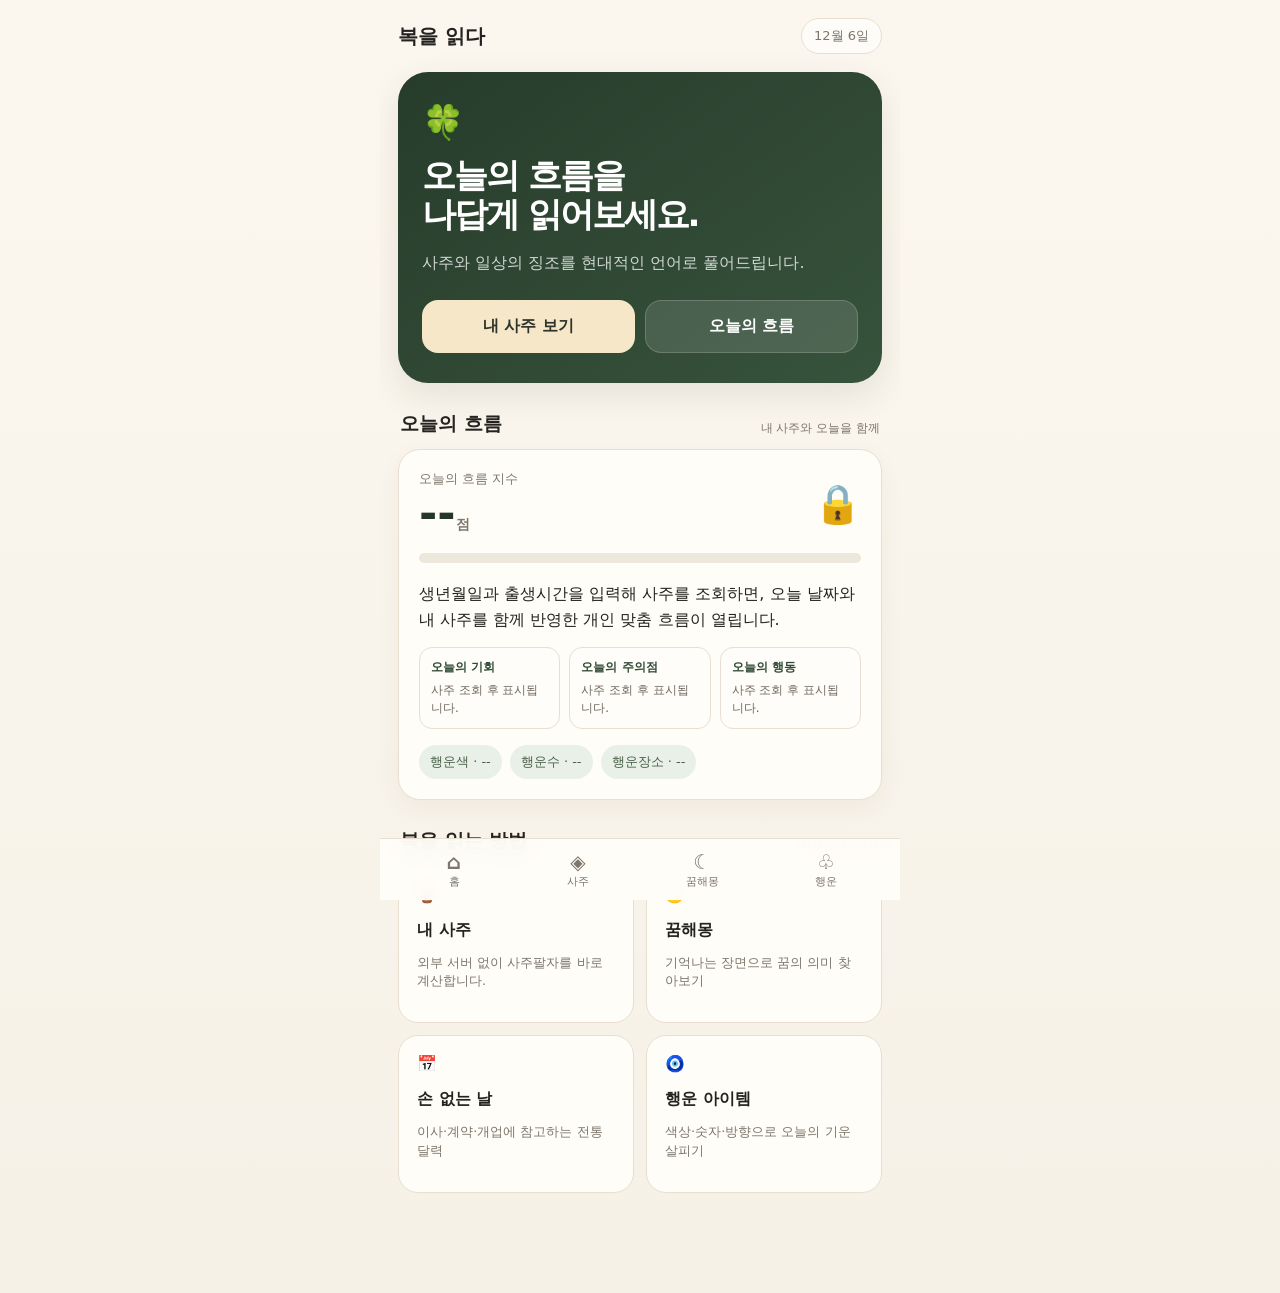
==== index.html @ a9b36e3a "Add files via upload" ====
<!doctype html>
<html lang="ko">
<head>
<meta charset="utf-8">
<meta name="viewport" content="width=device-width,initial-scale=1,viewport-fit=cover">
<meta name="theme-color" content="#f6f1e7">
<title>복을 읽다 · 자체 사주 엔진</title>
<style>
:root{--bg:#f6f1e7;--card:#fffdf8;--ink:#25231f;--muted:#7d766c;--line:#e8dfd1;--deep:#253629;--soft:#e9f0e7;--gold:#b58a45;--danger:#a13c35}
*{box-sizing:border-box}html,body{width:100%;max-width:100%;overflow-x:hidden;overscroll-behavior-x:none}body{margin:0;touch-action:pan-y;font-family:system-ui,-apple-system,"Apple SD Gothic Neo","Noto Sans KR",sans-serif;background:linear-gradient(180deg,#fbf7ef,#f6f1e7);color:var(--ink)}
button,input,select{font:inherit}.app{width:100%;max-width:520px;margin:auto;min-height:100vh;padding:18px 18px 100px;overflow-x:hidden}.top{display:flex;justify-content:space-between;align-items:center;margin-bottom:18px}.brand{font-size:20px;font-weight:800}.date{font-size:13px;color:var(--muted);padding:8px 12px;border:1px solid var(--line);border-radius:999px;background:#ffffffa8}
.hero{background:linear-gradient(145deg,#273c2b,#37533c);color:#fff;border-radius:30px;padding:30px 24px;box-shadow:0 12px 35px #3f301a1a}.hero h1{font-size:34px;line-height:1.15;letter-spacing:-.06em;margin:14px 0 12px}.hero p{color:#ffffffc7;line-height:1.6}.actions{display:grid;grid-template-columns:1fr 1fr;gap:10px;margin-top:24px}
.btn{border:0;border-radius:16px;padding:15px 14px;font-weight:750;cursor:pointer}.primary{background:#f5e7c8;color:#2f342d}.ghost{background:#ffffff1f;color:#fff;border:1px solid #ffffff2e}.dark{background:var(--deep);color:#fff}
.title{display:flex;justify-content:space-between;align-items:end;margin:28px 2px 12px}.title h2{font-size:19px;margin:0}.title span{font-size:12px;color:var(--muted)}
.card{background:var(--card);border:1px solid var(--line);border-radius:22px;padding:20px;box-shadow:0 8px 24px #46351e0d}.score{font-size:44px;font-weight:850;color:var(--deep)}.score small{font-size:14px;color:var(--muted)}.row{display:flex;justify-content:space-between;align-items:center}.meter{height:10px;background:#eee7db;border-radius:999px;overflow:hidden;margin:14px 0 18px}.meter i{display:block;height:100%;width:83%;background:linear-gradient(90deg,#809a72,#c8a05d)}.quote{line-height:1.65}.tags{display:flex;gap:8px;flex-wrap:wrap;margin-top:16px}.tag{background:var(--soft);color:#4a614a;border-radius:999px;padding:8px 11px;font-size:13px}
.grid{display:grid;grid-template-columns:1fr 1fr;gap:12px}.menu{background:var(--card);border:1px solid var(--line);border-radius:20px;padding:18px;min-height:126px}.menu strong{display:block;margin-top:16px}.menu p{font-size:13px;color:var(--muted);line-height:1.45}
.nav{position:fixed;left:50%;bottom:0;transform:translateX(-50%);width:min(520px,100%);display:grid;grid-template-columns:repeat(4,1fr);background:#fffdf8ef;backdrop-filter:blur(12px);border-top:1px solid var(--line);padding:10px 12px calc(10px + env(safe-area-inset-bottom))}.nav button{border:0;background:none;color:var(--muted);font-size:11px}.nav b{display:block;font-size:20px}
.modal{position:fixed;inset:0;background:#16161261;display:none;align-items:flex-end;justify-content:center;z-index:9}.modal.open{display:flex}.sheet{width:min(520px,100%);max-width:100vw;max-height:92vh;overflow-y:auto;overflow-x:hidden;overscroll-behavior-x:none;background:#fffdf8;border-radius:28px 28px 0 0;padding:22px 20px calc(32px + env(safe-area-inset-bottom))}.sheethead{display:flex;justify-content:space-between;align-items:center}.close{border:0;border-radius:50%;width:36px;height:36px}.field{margin-top:18px}.field label{display:block;font-size:13px;font-weight:700;margin-bottom:8px}.field input,.field select{width:100%;padding:14px;border:1px solid var(--line);border-radius:14px;background:white}.seg{display:grid;grid-template-columns:1fr 1fr;gap:8px}.seg button{padding:12px;border-radius:13px;border:1px solid var(--line);background:#fff;color:var(--muted)}.seg button.on{background:var(--deep);color:#fff;border-color:var(--deep)}.seg button:disabled{opacity:.45;cursor:not-allowed}.full{width:100%;margin-top:22px}
.engine{font-size:12px;color:#49604b;background:#edf3ea;border:1px solid #d5e2d1;padding:11px 12px;border-radius:12px;margin-top:14px;line-height:1.55}
.result{display:none;margin-top:18px}.result.show{display:block}.summary{background:#f2ecdf;border-radius:18px;padding:18px}.pillars{display:grid;grid-template-columns:repeat(4,1fr);gap:8px;margin-top:14px}.pillar{background:#fff;border:1px solid var(--line);border-radius:16px;padding:12px 4px;text-align:center}.pillar small{color:var(--muted)}.pillar b{display:block;font-size:24px;margin-top:8px;letter-spacing:.08em}.pillar em{display:block;font-style:normal;font-size:11px;color:var(--muted);margin-top:5px}
.element-list{display:grid;gap:10px;margin-top:14px}.element-row{display:grid;grid-template-columns:56px 1fr 32px;align-items:center;gap:8px;font-size:13px}
.element-name{display:flex;align-items:center;gap:7px}
.el-icon{width:22px;height:22px;display:inline-grid;place-items:center;flex:0 0 auto}
.el-icon.earth{position:relative}
.el-icon.earth:before{content:"";width:20px;height:13px;border-radius:60% 55% 45% 50%;background:linear-gradient(145deg,#9a6438,#6f4728);box-shadow:inset -3px -3px 0 #5a351d,inset 3px 3px 0 #bc8050;transform:rotate(-7deg)}
.el-icon.earth:after{content:"";position:absolute;width:4px;height:3px;border-radius:50%;background:#4f2e18;left:5px;top:9px;box-shadow:7px -3px 0 #704324,10px 3px 0 #4f2e18}
.el-icon.metal{position:relative}
.el-icon.metal:before{content:"";width:18px;height:18px;border-radius:5px;background:linear-gradient(145deg,#d7dce0,#7f8a92);box-shadow:inset -3px -3px 0 #5f6870,inset 3px 3px 0 #f0f3f5;transform:rotate(8deg)}
.el-icon.metal:after{content:"";position:absolute;width:8px;height:2px;background:#4d555b;transform:rotate(-20deg);border-radius:2px}
.insight-grid{display:grid;gap:12px;margin-top:12px}
.insight{background:#f8f3ea;border-radius:16px;padding:15px}
.insight strong{display:block;margin-bottom:7px;font-size:14px}
.insight p{margin:0}
.keyword-row{display:flex;flex-wrap:wrap;gap:7px;margin-top:10px}
.keyword{padding:7px 10px;border-radius:999px;background:#eef2ea;color:#415745;font-size:12px}
.conclusion-box{margin-top:12px;padding:17px;border-radius:18px;background:linear-gradient(145deg,#263b2b,#38523d);color:white}
.conclusion-box h3{margin:0 0 8px;font-size:17px}
.conclusion-box p{margin:0;color:#ffffffd9;line-height:1.75;font-size:14px}
.profile-panel{margin-top:12px;background:#fff;border:1px solid var(--line);border-radius:18px;padding:17px}
.profile-panel h3{margin:0 0 6px;font-size:17px}
.profile-panel .sub{margin:0 0 16px;color:var(--muted);font-size:13px;line-height:1.55}
.trait-list{display:grid;gap:13px}
.trait-row{display:grid;grid-template-columns:76px 1fr 38px;gap:9px;align-items:center}
.trait-row span{font-size:13px;font-weight:700}
.trait-track{height:10px;background:#eee8de;border-radius:999px;overflow:hidden}
.trait-track i{display:block;height:100%;border-radius:999px;background:linear-gradient(90deg,#819774,#c09a59)}
.trait-row b{font-size:12px;color:var(--muted);text-align:right}
.story-tabs{display:flex;gap:8px;overflow-x:auto;padding:2px 0 10px;scrollbar-width:none}
.story-tabs::-webkit-scrollbar{display:none}
.story-tab{white-space:nowrap;border:1px solid var(--line);background:#fff;color:var(--muted);border-radius:999px;padding:9px 12px;font-size:12px;font-weight:700}
.story-tab.on{background:var(--deep);color:#fff;border-color:var(--deep)}
.story-page{display:none}
.story-page.on{display:block}
.story-nav{display:grid;grid-template-columns:1fr 1fr;gap:9px;margin-top:12px}
.story-nav button{border:1px solid var(--line);background:#fff;border-radius:13px;padding:11px;font-weight:700;color:#425344}
.evidence{margin-top:10px;padding:11px 12px;border-radius:12px;background:#f7f2e9;color:#6a6258;font-size:12px;line-height:1.55}
.evidence b{color:#3f5143}
.engine-badges{display:flex;flex-wrap:wrap;gap:7px;margin-top:12px}
.engine-badge{padding:7px 10px;border-radius:999px;background:#f0ebe1;color:#665e54;font-size:12px}
.relation-list{display:grid;gap:9px;margin-top:12px}
.relation-item{padding:12px 13px;border-radius:14px;background:#f7f3eb;font-size:13px;line-height:1.55;color:#5e584f}
.relation-item b{color:#304b35}
.fortune-personal{display:none;margin-top:10px;font-size:12px;color:#667263}
.fortune-personal.show{display:block}
.daily-grid{display:grid;grid-template-columns:repeat(3,1fr);gap:9px;margin-top:13px}
.daily-mini{background:#fffdf9;border:1px solid var(--line);border-radius:13px;padding:11px}
.daily-mini b{display:block;font-size:12px;color:#304b35;margin-bottom:5px}
.daily-mini span{display:block;font-size:12px;color:#6f685f;line-height:1.5}
@media(max-width:680px){.daily-grid{grid-template-columns:1fr}}
.term{font-weight:750;color:#304b35}
.section-end{display:block;margin-top:9px;font-weight:750;color:#304b35}
.detail-intro{background:linear-gradient(145deg,#f2eadc,#faf7f0);border:1px solid var(--line);border-radius:18px;padding:17px;margin-top:12px}
.detail-intro h3{margin:0 0 8px}.detail-intro p{margin:0;color:#5f5a52;line-height:1.75;font-size:14px}.bar{height:9px;background:#eee7db;border-radius:99px;overflow:hidden}.bar i{display:block;height:100%;background:linear-gradient(90deg,#809a72,#c8a05d);border-radius:99px}
.analysis-card{margin-top:12px;background:#fff;border:1px solid var(--line);border-radius:18px;padding:17px}.analysis-card h3{margin:0 0 8px;font-size:16px}.analysis-card p{margin:0;color:#5f5a52;line-height:1.75;font-size:14px}.detail-only{display:none}.detail-only.show{display:block}.checkrow{display:none;margin-top:12px;padding:12px 14px;background:#f5f0e7;border-radius:14px;color:var(--muted);font-size:13px}.checkrow.show{display:flex;align-items:center;gap:8px}.checkrow input{width:auto}.mode-note{margin-top:10px;font-size:12px;color:var(--muted);line-height:1.55}.notice{font-size:12px;color:var(--muted);line-height:1.55;margin-top:14px}.error{display:none;color:var(--danger);background:#fff0ed;border-radius:12px;padding:12px;margin-top:12px;font-size:13px}.error.show{display:block}
.test-ok{color:#49604b}.test-bad{color:var(--danger)}

.reading-card{margin-top:14px;background:#fffdf8;border:1px solid var(--line);border-radius:22px;padding:22px 20px;box-shadow:0 8px 24px #46351e0d}
.reading-card h3{margin:0 0 14px;font-size:20px}.hook-line{font-size:22px;line-height:1.48;font-weight:850;letter-spacing:-.04em;color:#28412e;margin:0 0 18px;padding-bottom:17px;border-bottom:1px solid var(--line)}
.full-reading{font-size:15px;line-height:1.95;color:#4d4942;word-break:keep-all;overflow-wrap:anywhere}.full-reading p{margin:0 0 17px}.full-reading p:last-child{margin-bottom:0}.reading-label{display:inline-block;margin-bottom:8px;color:#96723a;font-size:12px;font-weight:800;letter-spacing:.03em}
@media(max-width:420px){.app{padding-left:14px;padding-right:14px}.hero{padding:26px 20px}.hero h1{font-size:30px}.card,.reading-card{padding:18px 16px}.hook-line{font-size:20px}.pillars{gap:5px}.pillar b{font-size:21px}.top{gap:8px}.date{white-space:nowrap}}
</style>
</head>
<body>
<main class="app">
<div class="top"><div class="brand">복을 읽다</div><div class="date" id="today"></div></div>
<section class="hero"><div style="font-size:34px">🍀</div><h1>오늘의 흐름을<br>나답게 읽어보세요.</h1><p>사주와 일상의 징조를 현대적인 언어로 풀어드립니다.</p><div class="actions"><button class="btn primary" onclick="openSaju()">내 사주 보기</button><button class="btn ghost" onclick="refreshFortune()">오늘의 흐름</button></div></section>

<div class="title"><h2>오늘의 흐름</h2><span>내 사주와 오늘을 함께</span></div>
<section class="card">
<div class="row"><div><div style="font-size:13px;color:var(--muted)">오늘의 흐름 지수</div><div class="score"><span id="score">--</span><small>점</small></div></div><div id="emoji" style="font-size:38px">🔒</div></div>
<div class="meter"><i id="meter" style="width:0%"></i></div>
<div class="quote" id="text">생년월일과 출생시간을 입력해 사주를 조회하면, 오늘 날짜와 내 사주를 함께 반영한 개인 맞춤 흐름이 열립니다.</div>
<div class="daily-grid">
<div class="daily-mini"><b>오늘의 기회</b><span id="dailyChance">사주 조회 후 표시됩니다.</span></div>
<div class="daily-mini"><b>오늘의 주의점</b><span id="dailyCaution">사주 조회 후 표시됩니다.</span></div>
<div class="daily-mini"><b>오늘의 행동</b><span id="dailyAction">사주 조회 후 표시됩니다.</span></div>
</div>
<div class="tags"><span class="tag" id="c">행운색 · --</span><span class="tag" id="n">행운수 · --</span><span class="tag" id="p">행운장소 · --</span></div>
<div class="fortune-personal" id="fortunePersonal">내 사주와 오늘 날짜를 함께 반영한 개인 맞춤 흐름입니다.</div>
</section>

<div class="title"><h2>복을 읽는 방법</h2><span>자체 엔진 탑재</span></div>
<section class="grid">
<div class="menu" onclick="openSaju()">🔮<strong>내 사주</strong><p>외부 서버 없이 사주팔자를 바로 계산합니다.</p></div>
<div class="menu" onclick="alert('꿈해몽 기능은 다음 버전에서 열립니다.')">🌙<strong>꿈해몽</strong><p>기억나는 장면으로 꿈의 의미 찾아보기</p></div>
<div class="menu" onclick="alert('손 없는 날 달력은 다음 버전에서 열립니다.')">📅<strong>손 없는 날</strong><p>이사·계약·개업에 참고하는 전통 달력</p></div>
<div class="menu" onclick="alert('행운 아이템 기능은 다음 버전에서 열립니다.')">🧿<strong>행운 아이템</strong><p>색상·숫자·방향으로 오늘의 기운 살피기</p></div>
</section>
</main>

<nav class="nav"><button><b>⌂</b>홈</button><button onclick="openSaju()"><b>◈</b>사주</button><button onclick="alert('준비 중입니다.')"><b>☾</b>꿈해몽</button><button onclick="refreshFortune()"><b>♧</b>행운</button></nav>

<div class="modal" id="modal" onclick="if(event.target===this)closeSaju()">
<section class="sheet">
<div class="sheethead"><h2>내 사주 보기</h2><button class="close" onclick="closeSaju()">✕</button></div>
<div class="engine">✓ 복을 읽다 자체 계산 엔진 v0.9.3 · 절기 시각·통근·투간·합충형 분석<br><span id="engineTest">엔진 검증 중…</span></div>
<div class="field"><label>달력 기준</label><div class="seg"><button id="solarBtn" class="on" type="button" onclick="setCalendar('solar')">양력</button><button id="lunarBtn" type="button" onclick="setCalendar('lunar')">음력</button></div><label class="checkrow" id="leapRow"><input id="isLeapMonth" type="checkbox"> 윤달로 입력</label><div class="mode-note" id="calendarNote">양력 생년월일을 입력합니다.</div></div>
<div class="field"><label>생년월일</label><input id="birth" type="text" inputmode="numeric" autocomplete="bday" maxlength="10" placeholder="예: 19870323"><div class="mode-note">19870323, 1987-03-23, 1987.03.23 형식으로 입력할 수 있습니다.</div></div>
<div class="field"><label>출생시간</label>
<select id="birthTime">
<option value="-1" selected>시간 모름 — 시주는 제외</option>
<option value="0">23:00~01:00 · 자시</option><option value="1">01:00~03:00 · 축시</option><option value="3">03:00~05:00 · 인시</option><option value="5">05:00~07:00 · 묘시</option><option value="7">07:00~09:00 · 진시</option><option value="9">09:00~11:00 · 사시</option><option value="11">11:00~13:00 · 오시</option><option value="13">13:00~15:00 · 미시</option><option value="15">15:00~17:00 · 신시</option><option value="17">17:00~19:00 · 유시</option><option value="19">19:00~21:00 · 술시</option><option value="21">21:00~23:00 · 해시</option>
</select></div>
<div class="field"><label>성별</label><div class="seg"><button id="maleBtn" class="on" type="button" onclick="setGender('male')">남성</button><button id="femaleBtn" type="button" onclick="setGender('female')">여성</button></div></div>
<button class="btn dark full" onclick="readSaju()">사주 읽기</button>
<div class="error" id="error"></div>

<div class="result" id="result">
<div class="summary">
<h3 style="margin:0"><span id="rn">당신</span>님의 사주</h3>
<p id="dateInfo" style="color:var(--muted);font-size:13px;line-height:1.6"></p>
<div class="pillars">
<div class="pillar"><small>년주</small><b id="py">-</b><em id="pye"></em></div>
<div class="pillar"><small>월주</small><b id="pm">-</b><em id="pme"></em></div>
<div class="pillar"><small>일주</small><b id="pd">-</b><em id="pde"></em></div>
<div class="pillar"><small>시주</small><b id="pt">-</b><em id="pte"></em></div>
</div>
<div class="tags"><span class="tag" id="dayMaster">일간 · -</span><span class="tag" id="animal">띠 · -</span><span class="tag" id="dominant">강한 오행 · -</span></div>
</div>

<div class="reading-card">
  <h3>당신을 읽다</h3>
  <p class="hook-line" id="hookLine">사주를 읽으면, 당신을 붙잡는 첫 문장이 여기에 나타납니다.</p>
  <div class="full-reading" id="fullReading"></div>
</div>

<div class="analysis-card detail-only">
  <h3>사주엔진 v0.9.3 정밀 분석</h3>
  <p id="precisionSummary"></p>
  <div class="engine-badges" id="precisionBadges"></div>
  <div class="relation-list" id="relationList"></div>
</div>

<div class="analysis-card detail-only"><h3>오행 구성</h3><div class="element-list" id="elements"></div><p class="notice">천간과 지지의 표면 오행을 동일 가중치로 집계한 기본 분석입니다.</p></div>
<div class="analysis-card detail-only"><h3>기본 성향</h3><p id="personality"></p></div>
<div class="analysis-card detail-only"><h3>균형 포인트</h3><p id="balance"></p></div>
<div class="analysis-card detail-only"><h3>일과 재물의 흐름</h3><p id="career"></p></div>
<div class="analysis-card detail-only"><h3>관계의 흐름</h3><p id="relation"></p></div>

<div class="analysis-card detail-only"><h3>사주의 중심 기운</h3><p id="coreDetail"></p></div>
<div class="analysis-card detail-only"><h3>기운의 강약과 균형</h3><p id="strengthDetail"></p></div>
<div class="analysis-card detail-only"><h3>직업·업무 방식</h3><p id="workDetail"></p></div>
<div class="analysis-card detail-only"><h3>재물 관리 성향</h3><p id="moneyDetail"></p></div>
<div class="analysis-card detail-only"><h3>연애·부부 관계</h3><p id="loveDetail"></p></div>
<div class="analysis-card detail-only"><h3>생활 리듬과 건강 관리</h3><p id="healthDetail"></p></div>
<div class="analysis-card detail-only"><h3>현실적인 활용 조언</h3><p id="adviceDetail"></p></div>
<div class="detail-intro detail-only">
  <h3>한눈에 보는 나의 사주</h3>
  <p id="oneLineDetail"></p>
  <div class="keyword-row" id="keywordRow"></div>
</div>
<div class="profile-panel detail-only">
  <h3>성향 프로필</h3>
  <p class="sub">사주 구조를 생활 성향으로 번역한 값입니다. 높고 낮음은 좋고 나쁨이 아니라, 어느 쪽을 더 자주 쓰는지를 뜻합니다.</p>
  <div class="trait-list" id="traitList"></div>
</div>

<div class="analysis-card detail-only">
  <h3>당신을 읽다</h3>
  <div class="story-tabs" id="storyTabs">
    <button class="story-tab on" type="button" data-page="0">첫인상</button>
    <button class="story-tab" type="button" data-page="1">속마음</button>
    <button class="story-tab" type="button" data-page="2">일과 돈</button>
    <button class="story-tab" type="button" data-page="3">관계</button>
    <button class="story-tab" type="button" data-page="4">성장</button>
  </div>
  <div id="storyPages">
    <div class="story-page on"><p id="storyFirst"></p><div class="evidence" id="evidenceFirst"></div></div>
    <div class="story-page"><p id="storyInner"></p><div class="evidence" id="evidenceInner"></div></div>
    <div class="story-page"><p id="storyWork"></p><div class="evidence" id="evidenceWork"></div></div>
    <div class="story-page"><p id="storyRelation"></p><div class="evidence" id="evidenceRelation"></div></div>
    <div class="story-page"><p id="storyGrowth"></p><div class="evidence" id="evidenceGrowth"></div></div>
  </div>
  <div class="story-nav"><button type="button" onclick="moveStory(-1)">이전</button><button type="button" onclick="moveStory(1)">다음</button></div>
</div>
<div class="analysis-card detail-only">
  <h3>사람들이 나를 보는 모습과 실제 내면</h3>
  <p id="outerInnerDetail"></p>
</div>
<div class="analysis-card detail-only">
  <h3>잘할 때와 흔들릴 때</h3>
  <div class="insight-grid">
    <div class="insight"><strong>잘 풀릴 때</strong><p id="goodStateDetail"></p></div>
    <div class="insight"><strong>흔들릴 때</strong><p id="badStateDetail"></p></div>
  </div>
</div>
<div class="analysis-card detail-only">
  <h3>결정 방식과 반복되는 패턴</h3>
  <p id="decisionDetail"></p>
</div>
<div class="analysis-card detail-only">
  <h3>사람 관계에서 자주 생기는 일</h3>
  <p id="relationshipPatternDetail"></p>
</div>
<div class="analysis-card detail-only">
  <h3>나에게 맞는 성장 방식</h3>
  <p id="growthDetail"></p>
</div>
<div class="conclusion-box detail-only">
  <h3>그래서, 이 사주는 이렇게 쓰면 좋습니다</h3>
  <p id="finalConclusion"></p>
</div>


<p class="notice">현재 v0.9.3는 양력 1900~2099년, 음력 1900~2050년을 지원합니다. 년주·월주는 절입 기준의 일 단위 근사값을 사용하므로 절기 전환 당일 출생자는 향후 시각 단위 절기 엔진에서 보정될 수 있습니다. 생활 참고용 해석이며 중요한 의사결정을 대신하지 않습니다.</p>
</div>
</section>
</div>

<script>
'use strict';

const $ = (id) => document.getElementById(id);
const modalEl = $('modal');
const maleBtnEl = $('maleBtn');
const femaleBtnEl = $('femaleBtn');
const scoreEl = $('score');
const emojiEl = $('emoji');
const textEl = $('text');
const colorEl = $('c');
const numberEl = $('n');
const placeEl = $('p');
const meterEl = $('meter');
const birthEl = $('birth');
const birthTimeEl = $('birthTime');
const errorEl = $('error');
const resultEl = $('result');
const rnEl = $('rn');
const hookLineEl=$('hookLine'), fullReadingEl=$('fullReading');
const pyEl = $('py');
const pmEl = $('pm');
const pdEl = $('pd');
const ptEl = $('pt');
const pyeEl = $('pye');
const pmeEl = $('pme');
const pdeEl = $('pde');
const pteEl = $('pte');
const dateInfoEl = $('dateInfo');
const dayMasterEl = $('dayMaster');
const animalEl = $('animal');
const dominantEl = $('dominant');
const elementsEl = $('elements');
const personalityEl = $('personality');
const balanceEl = $('balance');
const careerEl = $('career');
const relationEl = $('relation');
const engineTestEl = $('engineTest');
const todayEl = $('today');
const solarBtnEl = $('solarBtn'), lunarBtnEl = $('lunarBtn'), leapRowEl = $('leapRow'), leapEl = $('isLeapMonth'), calendarNoteEl = $('calendarNote');
const briefBtnEl = $('briefBtn'), detailBtnEl = $('detailBtn');
const coreDetailEl=$('coreDetail'), strengthDetailEl=$('strengthDetail'), workDetailEl=$('workDetail'), moneyDetailEl=$('moneyDetail'), loveDetailEl=$('loveDetail'), healthDetailEl=$('healthDetail'), adviceDetailEl=$('adviceDetail');
const oneLineDetailEl=$('oneLineDetail'), keywordRowEl=$('keywordRow'), outerInnerDetailEl=$('outerInnerDetail'),
goodStateDetailEl=$('goodStateDetail'), badStateDetailEl=$('badStateDetail'), decisionDetailEl=$('decisionDetail'),
relationshipPatternDetailEl=$('relationshipPatternDetail'), growthDetailEl=$('growthDetail'), finalConclusionEl=$('finalConclusion');
const traitListEl=$('traitList'), storyTabsEl=$('storyTabs'), storyPagesEl=$('storyPages');
const storyFirstEl=$('storyFirst'), storyInnerEl=$('storyInner'), storyWorkEl=$('storyWork'),
storyRelationEl=$('storyRelation'), storyGrowthEl=$('storyGrowth');
const evidenceFirstEl=$('evidenceFirst'), evidenceInnerEl=$('evidenceInner'), evidenceWorkEl=$('evidenceWork'),
evidenceRelationEl=$('evidenceRelation'), evidenceGrowthEl=$('evidenceGrowth');
const fortunePersonalEl=$('fortunePersonal'), dailyChanceEl=$('dailyChance'), dailyCautionEl=$('dailyCaution'), dailyActionEl=$('dailyAction'), precisionSummaryEl=$('precisionSummary'),
precisionBadgesEl=$('precisionBadges'), relationListEl=$('relationList');
let lastSajuContext=null;
let lastCalculationMeta=null;
let currentStoryPage=0;

let gender='male', calendarType='solar', detailMode='brief';
const LUNAR_DATA=[2197849277,2193884334,2194016855,2197706061,3267628326,2194017685,2197898837,2193884522,3267758509,2197824861,2193884334,2197842523,3267627597,2193886501,2197839273,2194017109,3267626346,2197826266,2194016605,2197845179,3267626139,2193885771,2197838667,2193884841,3267627732,2197965749,2193883830,2194016603,3271566647,2193884311,2197710422,2193886794,3267759781,2197903017,2194015669,2193883830,3271637166,2193885486,2197912717,2193886357,3267628362,2197908874,2194017129,2194015597,3271639643,2193883741,2193885485,2197826859,3267627669,2197847381,2193886026,2194017109,3271644501,2194015451,2193883739,2197895255,3267626283,2197850779,2193884821,2193884842,3271584490,2194016949,2193884342,2197834414,3267758679,2193884455,2197698342,2194017685,3271587509,2193884522,2194016685,2197837021,3267626158,2193885774,2197835085,2193886501,3271593305,2193886036,2194017642,2197907802,3267758427,2193884315,2197834395,2193885771,3271600935,2193884837,2193884884,2197973877,3267625654,2194016603,2197836983,2193884311,3267626571,2197698378,2194017957,2197849817,3267757485,2193883830,2197838190,2193885486,3267628182,2197835413,2193886538,2194017701,3271567189,2193884524,2197977787,2193883741,3267627309,2197839019,2193885845,2193886026,3271637834,2194017109,2197853533,2193884346,3267758683,2197837143,2193884459,2193885845,3271576469,2193884842,2194016981,2197825205,3267626166,2197842542,2194016855,2193884455,3271448230,2194017683,2193884586,2197830506,3267758445,2197861551,2193884334,2193885773,3271650573,2193886501,2193886546,2197839316,3267758954,2194016621,2197824859,2193884315,3271588439,2193885771,2193885989,2197904165,3267626708,2194016986,2197895350];
const STEMS=['甲','乙','丙','丁','戊','己','庚','辛','壬','癸'];
const BRANCHES=['子','丑','寅','卯','辰','巳','午','未','申','酉','戌','亥'];
const KSTEMS=['갑','을','병','정','무','기','경','신','임','계'];
const KBRANCHES=['자','축','인','묘','진','사','오','미','신','유','술','해'];
const ANIMALS=['쥐','소','호랑이','토끼','용','뱀','말','양','원숭이','닭','개','돼지'];
const elementMap={甲:'목',乙:'목',寅:'목',卯:'목',丙:'화',丁:'화',巳:'화',午:'화',戊:'토',己:'토',辰:'토',戌:'토',丑:'토',未:'토',庚:'금',辛:'금',申:'금',酉:'금',壬:'수',癸:'수',亥:'수',子:'수'};
const elementEmoji={목:'🌳',화:'🔥',토:'',금:'',수:'💧'};
const stemMeaning={
甲:'큰 나무처럼 곧고 성장 지향적이며 시작과 개척에 강한 편입니다.',
乙:'풀과 덩굴처럼 유연하고 섬세하며 관계를 조율하는 감각이 돋보입니다.',
丙:'태양처럼 밝고 표현력이 좋으며 주변을 움직이는 추진력이 있습니다.',
丁:'등불처럼 집중력과 감수성이 좋고 세밀한 완성도를 중시합니다.',
戊:'큰 산처럼 안정적이고 책임감이 강하며 한번 정한 방향을 지키는 힘이 있습니다.',
己:'기름진 흙처럼 현실 감각과 돌봄 성향이 좋고 실무를 차근차근 다룹니다.',
庚:'단단한 쇠처럼 결단력이 있고 원칙이 분명하며 문제를 정면 돌파하는 편입니다.',
辛:'보석처럼 정교하고 기준이 높으며 품질과 디테일을 중요하게 여깁니다.',
壬:'큰물처럼 시야가 넓고 변화 대응이 빠르며 새로운 환경을 두려워하지 않습니다.',
癸:'비와 이슬처럼 관찰력이 깊고 직관적이며 조용히 상황을 읽는 힘이 있습니다.'
};
const fortunes=[{s:83,e:"🌿",t:"오늘은 서두르기보다 한 번 더 살펴본 선택이 좋은 흐름을 만듭니다.",c:"남색",n:8,p:"공원"},{s:91,e:"✨",t:"먼저 건넨 한마디가 예상보다 큰 기회를 불러올 수 있는 날입니다.",c:"아이보리",n:3,p:"카페"},{s:76,e:"🍵",t:"익숙한 일상을 정돈하면 놓치고 있던 답이 자연스럽게 보입니다.",c:"초록",n:6,p:"서점"}];

// 절입 월 경계의 평균 날짜. 절기 당일은 향후 시각 단위 엔진에서 정밀화.
const MONTH_BOUNDARIES=[
 {m:1,d:6,branch:1},  // 소한: 축월
 {m:2,d:4,branch:2},  // 입춘: 인월
 {m:3,d:6,branch:3},  // 경칩: 묘월
 {m:4,d:5,branch:4},  // 청명: 진월
 {m:5,d:6,branch:5},  // 입하: 사월
 {m:6,d:6,branch:6},  // 망종: 오월
 {m:7,d:7,branch:7},  // 소서: 미월
 {m:8,d:8,branch:8},  // 입추: 신월
 {m:9,d:8,branch:9},  // 백로: 유월
 {m:10,d:8,branch:10},// 한로: 술월
 {m:11,d:7,branch:11},// 입동: 해월
 {m:12,d:7,branch:0}  // 대설: 자월
];

function openSaju(){modalEl.classList.add('open')}
function closeSaju(){modalEl.classList.remove('open')}
function setGender(v){gender=v;maleBtnEl.classList.toggle('on',v==='male');femaleBtnEl.classList.toggle('on',v==='female')}
function setCalendar(v){
 calendarType=v;
 solarBtnEl.classList.toggle('on',v==='solar');
 lunarBtnEl.classList.toggle('on',v==='lunar');
 leapRowEl.classList.toggle('show',v==='lunar');
 calendarNoteEl.textContent=v==='solar'?'양력 생년월일을 입력합니다.':'음력 날짜를 입력합니다. 윤달이라면 반드시 체크해주세요.';
 errorEl.classList.remove('show');
}
function setDetailMode(v){
 detailMode=v;
 briefBtnEl.classList.toggle('on',v==='brief');
 detailBtnEl.classList.toggle('on',v==='detail');
 document.querySelectorAll('.detail-only').forEach(el=>el.classList.toggle('show',v==='detail'));
}

function hashString(s){
 let h=2166136261;
 for(let i=0;i<s.length;i++){h^=s.charCodeAt(i);h=Math.imul(h,16777619)}
 return h>>>0;
}
function seededPick(arr,seed,shift=0){return arr[(seed+shift)%arr.length]}
function generateDailyFortune(ctx){
 if(!ctx)return null;
 const now=new Date(),dateKey=`${now.getFullYear()}-${now.getMonth()+1}-${now.getDate()}`;
 const identity=`${ctx.y}-${ctx.m}-${ctx.d}-${ctx.h}-${ctx.dayGan}-${ctx.strong}-${ctx.weak}`;
 const seed=hashString(identity+'|'+dateKey);
 const flow={
  목:{texts:['오늘은 생각을 실제 행동으로 옮길수록 흐름이 살아납니다. 완벽한 준비보다 첫 단계가 중요합니다.','사람과 아이디어가 연결되는 날입니다. 혼자 품고 있던 생각을 믿을 만한 한 사람에게 꺼내보세요.'],chance:['새로운 제안과 시작','배움과 사람 연결'],caution:['계획만 늘리고 실행을 미루는 것','여러 일을 동시에 벌이는 것'],action:['미뤄둔 일 하나를 20분만 시작하세요.','오늘 안에 끝낼 작은 결과물 하나를 남기세요.']},
  화:{texts:['반응과 추진력이 살아나는 날입니다. 첫 감정으로 결론을 내리지 않으면 성과가 더 좋아집니다.','눈에 보이는 성과를 만들기 좋습니다. 미뤄둔 발표나 연락이 있다면 오늘 처리해보세요.'],chance:['발표와 설득','빠른 실행'],caution:['말이 앞서거나 감정이 과열되는 것','성급하게 사람을 판단하는 것'],action:['중요한 말을 하기 전 핵심을 한 문장으로 적어보세요.','오전에 가장 부담스러운 일을 먼저 끝내세요.']},
  토:{texts:['새로운 일을 늘리기보다 흐트러진 것을 정리할수록 흐름이 좋아집니다. 일정과 지출을 한번 정돈해보세요.','약속과 기본을 지키는 일이 생각보다 큰 신뢰로 돌아옵니다. 오늘은 꾸준함이 가장 좋은 선택입니다.'],chance:['정리와 마무리','생활과 재정 안정'],caution:['변화를 미루며 익숙함에만 머무는 것','사소한 걱정을 계속 붙잡는 것'],action:['오늘 해야 할 일을 세 개만 남기세요.','지출이나 일정 중 하나를 눈에 보이게 정리하세요.']},
  금:{texts:['판단력이 또렷해지는 날입니다. 기준을 세우고 불필요한 일을 하나 덜어내면 마음도 가벼워집니다.','작은 오류를 바로잡는 데 유리합니다. 계약, 문서, 일정처럼 정확성이 필요한 일을 먼저 보세요.'],chance:['문서와 검토','선택과 협상'],caution:['완벽함을 요구하다 타이밍을 놓치는 것','상대의 부족한 점만 보는 것'],action:['결정 기준을 세 가지로 줄이세요.','문서나 일정을 한 번 더 확인하세요.']},
  수:{texts:['정보가 들어오는 날입니다. 바로 결정하기보다 필요한 것과 흘려보낼 것을 구분하면 좋은 기회를 잡을 수 있습니다.','대화 속에서 답을 찾기 좋습니다. 혼자 추측하던 문제는 직접 물어보는 편이 빠릅니다.'],chance:['정보와 대화','유연한 조정'],caution:['생각이 많아져 결정을 미루는 것','상대의 뜻을 혼자 추측하는 것'],action:['궁금한 것은 메시지 한 통으로 확인하세요.','정보를 모은 뒤 결정 시한을 정하세요.']}
 };
 const strong=ctx.strong,weak=ctx.weak,f=flow[strong];
 const colors={목:['초록','청록'],화:['주홍','분홍'],토:['갈색','베이지'],금:['흰색','은색'],수:['남색','검정']};
 const places={목:['공원','산책로'],화:['밝은 카페','활기찬 공간'],토:['집','익숙한 식당'],금:['서점','정돈된 업무공간'],수:['강변','조용한 카페']};
 const nums={목:[3,8],화:[2,7],토:[5,10],금:[4,9],수:[1,6]};
 return {s:Math.min(96,68+(seed%27)),e:strong==='목'?'🌿':strong==='화'?'☀️':strong==='토'?'🪨':strong==='금'?'◆':'💧',
 t:seededPick(f.texts,seed),chance:seededPick(f.chance,seed,2),caution:seededPick(f.caution,seed,5),action:seededPick(f.action,seed,8),
 c:seededPick(colors[weak],seed,3),n:seededPick(nums[strong],seed,7),p:seededPick(places[weak],seed,11)};
}
function applyFortune(f){
 if(!f)return;
 scoreEl.textContent=f.s;emojiEl.textContent=f.e;textEl.textContent=f.t;
 dailyChanceEl.textContent=f.chance;dailyCautionEl.textContent=f.caution;dailyActionEl.textContent=f.action;
 colorEl.textContent='행운색 · '+f.c;numberEl.textContent='행운수 · '+f.n;placeEl.textContent='행운장소 · '+f.p;
 meterEl.style.width=f.s+'%';fortunePersonalEl.classList.add('show');
}
function refreshFortune(){
 if(!lastSajuContext){alert('먼저 생년월일과 출생시간을 입력해 사주를 조회해주세요.');openSaju();return}
 applyFortune(generateDailyFortune(lastSajuContext));
}

function utcDayNumber(y,m,d){
  return Math.floor(Date.UTC(y,m-1,d)/86400000);
}
function ganzhiIndex(stemIndex,branchIndex){
  for(let i=0;i<60;i++) if(i%10===stemIndex && i%12===branchIndex) return i;
  return 0;
}
function pillar(index){return STEMS[index%10]+BRANCHES[index%12]}
function pillarKorean(index){return KSTEMS[index%10]+KBRANCHES[index%12]}

const SOLAR_TERM_MINUTES=[
 0,21208,42467,63836,85337,107014,128867,150921,173149,195551,218072,240693,
 263343,285989,308563,331033,353350,375494,397447,419210,440795,462224,483532,504758
];
const SOLAR_TERM_NAMES=['소한','대한','입춘','우수','경칩','춘분','청명','곡우','입하','소만','망종','하지','소서','대서','입추','처서','백로','추분','한로','상강','입동','소설','대설','동지'];
const MONTH_JIE=[
 {term:0,branch:1,name:'소한'},{term:2,branch:2,name:'입춘'},{term:4,branch:3,name:'경칩'},
 {term:6,branch:4,name:'청명'},{term:8,branch:5,name:'입하'},{term:10,branch:6,name:'망종'},
 {term:12,branch:7,name:'소서'},{term:14,branch:8,name:'입추'},{term:16,branch:9,name:'백로'},
 {term:18,branch:10,name:'한로'},{term:20,branch:11,name:'입동'},{term:22,branch:0,name:'대설'}
];
function solarTermUtcMs(year,termIndex){
 const base=Date.UTC(1900,0,6,2,5);
 return base+31556925974.7*(year-1900)+SOLAR_TERM_MINUTES[termIndex]*60000;
}
function kstInputUtcMs(y,m,d,h=12,minute=0){
 return Date.UTC(y,m-1,d,h-9,minute);
}
function formatKstTerm(ms){
 const k=new Date(ms+9*3600000);
 return `${k.getUTCFullYear()}-${String(k.getUTCMonth()+1).padStart(2,'0')}-${String(k.getUTCDate()).padStart(2,'0')} ${String(k.getUTCHours()).padStart(2,'0')}:${String(k.getUTCMinutes()).padStart(2,'0')}`;
}
function yearPillar(y,m,d,h=12,minute=0){
 const inputMs=kstInputUtcMs(y,m,d,h,minute);
 const lichun=solarTermUtcMs(y,2);
 const sajuYear=inputMs<lichun?y-1:y;
 const idx=((sajuYear-1984)%60+60)%60;
 return {idx,sajuYear,lichunMs:lichun,beforeLichun:inputMs<lichun};
}
function monthPillar(y,m,d,h,minute,yearStemIndex){
 const inputMs=kstInputUtcMs(y,m,d,h,minute);
 let selected=null;
 for(let yy=y-1;yy<=y;yy++){
  for(const item of MONTH_JIE){
   const ms=solarTermUtcMs(yy,item.term);
   if(ms<=inputMs&&(!selected||ms>selected.ms))selected={...item,ms,year:yy};
  }
 }
 if(!selected)selected={term:22,branch:0,name:'대설',ms:solarTermUtcMs(y-1,22),year:y-1};
 const branch=selected.branch;
 const yinStemStart=((yearStemIndex%5)*2+2)%10;
 const offset=(branch-2+12)%12;
 const stem=(yinStemStart+offset)%10;
 return {idx:ganzhiIndex(stem,branch),stem,branch,jie:selected};
}
function dayPillar(y,m,d,hour){
  // 2000-01-07 = 갑자일. 23시는 다음 날의 일주로 처리.
  let serial=utcDayNumber(y,m,d);
  if(hour===23) serial+=1;
  const anchor=utcDayNumber(2000,1,7);
  const idx=((serial-anchor)%60+60)%60;
  return {idx,stem:idx%10,branch:idx%12};
}
function hourPillar(dayStem,hour){
  if(hour<0)return null;
  const branch=Math.floor(((hour+1)%24)/2);
  const stem=((dayStem%5)*2+branch)%10;
  return {idx:ganzhiIndex(stem,branch),stem,branch};
}
function calculate(y,m,d,h,minute=0){
  const safeHour=h<0?12:h;
  const yp=yearPillar(y,m,d,safeHour,minute);
  const mp=monthPillar(y,m,d,safeHour,minute,yp.idx%10);
  const dp=dayPillar(y,m,d,h);
  const hp=hourPillar(dp.stem,h);
  return {year:yp,month:mp,day:dp,hour:hp,solarTerm:{name:mp.jie.name,at:mp.jie.ms}};
}
function renderElements(chars){
 const counts={목:0,화:0,토:0,금:0,수:0};
 chars.forEach(ch=>{if(elementMap[ch])counts[elementMap[ch]]++});
 const max=Math.max(...Object.values(counts),1);
 elementsEl.innerHTML=Object.keys(counts).map(k=>{
   const icon=k==='토'?'<span class="el-icon earth" aria-hidden="true"></span>':k==='금'?'<span class="el-icon metal" aria-hidden="true"></span>':`<span class="el-icon" aria-hidden="true">${elementEmoji[k]}</span>`;
   return `<div class="element-row"><span class="element-name">${icon}${k}</span><div class="bar"><i style="width:${counts[k]/max*100}%"></i></div><b>${counts[k]}</b></div>`;
 }).join('');
 return counts;
}
function interpretation(dayGan,counts){
 const ordered=Object.entries(counts).sort((a,b)=>b[1]-a[1]);
 const strong=ordered[0][0],weak=ordered[ordered.length-1][0];
 dominantEl.textContent=`강한 오행 · ${strong}`;
 personalityEl.textContent=(stemMeaning[dayGan]||'자신만의 방식으로 상황을 판단하고 꾸준히 길을 만들어가는 성향입니다.')+` 표면 오행에서는 ${strong} 기운이 상대적으로 두드러집니다.`;
 balanceEl.textContent=`${strong}의 장점은 살리되 상대적으로 적은 ${weak}의 성질을 생활 속에서 보완하는 것이 좋습니다. 과한 기운은 속도를 조절하고, 부족한 기운은 환경·습관·사람을 통해 채우는 방식이 어울립니다.`;
 const careerBy={목:'기획·교육·성장 산업처럼 발전 과정이 보이는 일',화:'표현·홍보·리더십처럼 사람을 움직이는 일',토:'운영·관리·부동산·실무처럼 안정성을 만드는 일',금:'기술·분석·품질·법규처럼 기준을 세우는 일',수:'연구·정보·유통·상담처럼 흐름을 읽는 일'};
 careerEl.textContent=`${strong} 기운을 활용하면 ${careerBy[strong]}에서 강점을 보이기 쉽습니다. 재물에서는 순간적인 감정보다 기준과 기록을 세울수록 안정적인 흐름을 만들 수 있습니다.`;
 relationEl.textContent=gender==='male'?'관계에서는 책임을 혼자 떠안기보다 생각과 기준을 먼저 말하는 것이 좋습니다. 상대의 반응을 확인하며 속도를 맞출 때 인연의 흐름이 부드러워집니다.':'관계에서는 세심함이 장점이지만 상대의 감정까지 모두 책임지려 하지 않는 것이 중요합니다. 원하는 바를 분명히 표현할수록 관계가 안정됩니다.';
}

function lunarYearData(y){return LUNAR_DATA[y-1900]}
function lunarLeapMonth(y){return (lunarYearData(y)>>12)&15}
function lunarMonthDays(y,m,isLeap){
 const data=lunarYearData(y);
 if(isLeap){
  if(lunarLeapMonth(y)!==m) return 0;
  return ((data>>16)&1)?30:29;
 }
 return ((data>>(12-m))&1)?30:29;
}
function lunarYearDays(y){return (lunarYearData(y)>>17)&511}
function lunarToSolar(y,m,d,isLeap){
 if(y<1900||y>2050) throw new Error('음력은 1900년부터 2050년까지 지원합니다.');
 if(m<1||m>12||d<1) throw new Error('음력 날짜를 확인해주세요.');
 const leap=lunarLeapMonth(y);
 if(isLeap&&leap!==m) throw new Error(`${y}년 음력 ${m}월은 윤달이 아닙니다.`);
 const mdays=lunarMonthDays(y,m,isLeap);
 if(d>mdays) throw new Error(`입력한 음력 달은 ${mdays}일까지 있습니다.`);
 let offset=0;
 for(let yy=1900;yy<y;yy++) offset+=lunarYearDays(yy);
 for(let mm=1;mm<m;mm++){
  offset+=lunarMonthDays(y,mm,false);
  if(leap===mm) offset+=lunarMonthDays(y,mm,true);
 }
 if(isLeap) offset+=lunarMonthDays(y,m,false);
 offset+=d-1;
 const ms=Date.UTC(1900,0,31)+offset*86400000;
 const dt=new Date(ms);
 return {y:dt.getUTCFullYear(),m:dt.getUTCMonth()+1,d:dt.getUTCDate()};
}
function resolveInputDate(y,m,d){
 if(calendarType==='solar') return {y,m,d,label:`양력 ${y}년 ${m}월 ${d}일`};
 const s=lunarToSolar(y,m,d,leapEl.checked);
 return {y:s.y,m:s.m,d:s.d,label:`음력 ${y}년 ${m}월 ${d}일${leapEl.checked?' 윤달':''} → 양력 ${s.y}년 ${s.m}월 ${s.d}일`};
}
const elementNature={목:'성장·기획·배움·확장',화:'표현·열정·속도·주목',토:'안정·책임·조율·현실성',금:'원칙·결단·정리·정확성',수:'정보·유연성·통찰·이동'};

const STEM_ELEMENT=['목','목','화','화','토','토','금','금','수','수'];
const HIDDEN_STEMS={
 子:[['癸',1]],丑:[['己',0.6],['癸',0.25],['辛',0.15]],寅:[['甲',0.6],['丙',0.25],['戊',0.15]],
 卯:[['乙',1]],辰:[['戊',0.6],['乙',0.25],['癸',0.15]],巳:[['丙',0.6],['戊',0.25],['庚',0.15]],
 午:[['丁',0.7],['己',0.3]],未:[['己',0.6],['丁',0.25],['乙',0.15]],申:[['庚',0.6],['壬',0.25],['戊',0.15]],
 酉:[['辛',1]],戌:[['戊',0.6],['辛',0.25],['丁',0.15]],亥:[['壬',0.7],['甲',0.3]]
};
const TG_DESC={
 비견:'자기 기준·독립성·동료 의식',겁재:'경쟁심·승부욕·관계 속 주도권',
 식신:'꾸준한 생산성·생활력·표현',상관:'창의성·직설성·규칙을 바꾸는 힘',
 편재:'기회 포착·넓은 인맥·유동적 재물',정재:'계획적 재물·책임감·안정 추구',
 편관:'압박 대응·도전·강한 실행력',정관:'원칙·평판·조직 적응·책임',
 편인:'직관·독특한 관심·빠른 이해',정인:'학습·문서·보호·체계적 이해'
};
const TG_ADVICE={
 비견:'혼자 결정하는 힘은 좋지만, 중요한 일에서는 반대 의견을 일부러 한 번 더 들어야 판단의 폭이 넓어집니다.',
 겁재:'경쟁 상황에서 집중력이 오르지만, 비교가 과해지면 관계와 지출이 흔들릴 수 있으므로 승부의 기준을 미리 정하는 것이 좋습니다.',
 식신:'꾸준히 만들고 쌓을 때 성과가 커집니다. 한 번의 대박보다 반복 가능한 루틴이 훨씬 잘 맞습니다.',
 상관:'남들이 당연하다고 여기는 문제에서 개선점을 잘 찾습니다. 다만 맞는 말도 전달 방식이 거칠면 손해를 볼 수 있습니다.',
 편재:'기회를 빠르게 보고 사람과 자원을 연결하는 감각이 있습니다. 대신 동시에 너무 많은 일을 벌이지 않도록 회수 기준이 필요합니다.',
 정재:'돈과 책임을 안정적으로 관리하는 힘이 있습니다. 지나치게 안전한 선택만 반복하지 않도록 작은 실험 범위를 두는 것이 좋습니다.',
 편관:'부담이 생기면 오히려 집중력이 올라가는 편입니다. 그러나 계속 긴장으로 버티면 소진되므로 쉬는 시간을 일정에 넣어야 합니다.',
 정관:'신뢰와 평판을 중요하게 여기며 맡은 역할을 끝까지 해내려 합니다. 권위나 규칙에 지나치게 자신을 맞추지 않는 균형도 필요합니다.',
 편인:'남들과 다른 방식으로 빠르게 핵심을 잡습니다. 관심사가 자주 바뀔 수 있으므로 결과물 하나를 끝내는 장치가 중요합니다.',
 정인:'배우고 정리하고 설명하는 힘이 좋습니다. 준비가 충분해야 움직이려는 경향 때문에 시작이 늦어지지 않도록 기한을 정해두세요.'
};
function stemIdx(ch){return STEMS.indexOf(ch)}
function tenGod(dayStem,otherStem){
 const d=stemIdx(dayStem),o=stemIdx(otherStem);
 if(d<0||o<0)return null;
 const de=Math.floor(d/2),oe=Math.floor(o/2),samePol=(d%2)===(o%2);
 if(de===oe)return samePol?'비견':'겁재';
 if((de+1)%5===oe)return samePol?'식신':'상관';
 if((de+2)%5===oe)return samePol?'편재':'정재';
 if((oe+1)%5===de)return samePol?'편인':'정인';
 if((oe+2)%5===de)return samePol?'편관':'정관';
 return null;
}
function analyzeTenGods(dayGan,pillars){
 const score={비견:0,겁재:0,식신:0,상관:0,편재:0,정재:0,편관:0,정관:0,편인:0,정인:0};
 pillars.forEach((pl,i)=>{
   if(!pl||pl==='미상')return;
   const s=pl[0],b=pl[1];
   if(i!==2){const tg=tenGod(dayGan,s);if(tg)score[tg]+=1;}
   (HIDDEN_STEMS[b]||[]).forEach(([hs,w])=>{const tg=tenGod(dayGan,hs);if(tg)score[tg]+=w;});
 });
 return Object.entries(score).sort((a,b)=>b[1]-a[1]);
}
function elementLabel(k){
 const names={목:'목(木, 나무의 기운)',화:'화(火, 불의 기운)',토:'토(土, 흙의 기운)',금:'금(金, 금속의 기운)',수:'수(水, 물의 기운)'};
 return names[k]||k;
}
function closeSentence(text,ending){
 return `${text} 결론적으로 ${ending}`;
}


function clamp(v,min=18,max=94){return Math.max(min,Math.min(max,Math.round(v)))}
function buildPersonalityProfile(dayGan,counts,tgRank,strong,weak){
 const tg=Object.fromEntries(tgRank);
 const total=Math.max(1,Object.values(counts).reduce((a,b)=>a+b,0));
 const ratio=k=>(counts[k]||0)/total;
 const profiles=[
  ['독립성',50+(tg.비견||0)*9+(tg.겁재||0)*7+ratio('금')*28-ratio('수')*8],
  ['추진력',45+(tg.편관||0)*8+(tg.상관||0)*6+ratio('화')*32+ratio('목')*16],
  ['신중함',45+(tg.정인||0)*8+(tg.정재||0)*7+ratio('토')*25+ratio('금')*15],
  ['표현력',40+(tg.식신||0)*9+(tg.상관||0)*10+ratio('화')*32],
  ['관계감각',43+(tg.정인||0)*6+(tg.편재||0)*7+ratio('수')*25+ratio('목')*12],
  ['완성도',48+(tg.정관||0)*8+(tg.정재||0)*7+ratio('금')*30],
  ['변화대응',42+(tg.편재||0)*8+(tg.편인||0)*8+ratio('수')*30],
  ['감정민감도',38+(tg.정인||0)*7+(tg.편인||0)*7+ratio('수')*20+ratio('화')*12]
 ];
 return profiles.map(([name,value])=>[name,clamp(value)]);
}
function renderPersonalityProfile(profile){
 traitListEl.innerHTML=profile.map(([name,value])=>`<div class="trait-row"><span>${name}</span><div class="trait-track"><i style="width:${value}%"></i></div><b>${value}</b></div>`).join('');
}
function showStoryPage(index){
 const pages=[...storyPagesEl.querySelectorAll('.story-page')];
 const tabs=[...storyTabsEl.querySelectorAll('.story-tab')];
 currentStoryPage=(index+pages.length)%pages.length;
 pages.forEach((el,i)=>el.classList.toggle('on',i===currentStoryPage));
 tabs.forEach((el,i)=>el.classList.toggle('on',i===currentStoryPage));
 tabs[currentStoryPage].scrollIntoView({behavior:'smooth',inline:'center',block:'nearest'});
}
function moveStory(step){showStoryPage(currentStoryPage+step)}
document.addEventListener('click',e=>{
 const tab=e.target.closest('.story-tab');
 if(tab)showStoryPage(Number(tab.dataset.page));
});



const STEM_COMBOS=[
 ['甲','己','토'],['乙','庚','금'],['丙','辛','수'],['丁','壬','목'],['戊','癸','화']
];
const THREE_HARMONIES=[
 {set:['申','子','辰'],element:'수'},{set:['亥','卯','未'],element:'목'},
 {set:['寅','午','戌'],element:'화'},{set:['巳','酉','丑'],element:'금'}
];
const DIRECTIONAL_COMBOS=[
 {set:['寅','卯','辰'],element:'목'},{set:['巳','午','未'],element:'화'},
 {set:['申','酉','戌'],element:'금'},{set:['亥','子','丑'],element:'수'}
];
const THREE_PUNISHMENTS=[
 ['寅','巳','申'],['丑','未','戌']
];
function countOf(arr,x){return arr.filter(v=>v===x).length}
function analyzeStemRelations(pillars){
 const stems=pillars.filter(Boolean).map(x=>x[0]),found=[];
 for(const [a,b,element] of STEM_COMBOS){
  if(stems.includes(a)&&stems.includes(b)){
   found.push({type:'천간합',text:`${a}와 ${b}가 천간합을 이루며 ${element} 기운으로 향하려는 성질이 있습니다. 실제 합화 여부는 월령과 주변 기운까지 함께 판단합니다.`});
  }
 }
 return found;
}
function analyzeRooting(dayGan,pillars){
 const roots=[];
 pillars.forEach((pl,i)=>{
  if(!pl)return;
  const branch=pl[1],hidden=HIDDEN_STEMS[branch]||[];
  const same=hidden.filter(([s])=>elementMap[s]===elementMap[dayGan]);
  if(same.length){
   const pos=['년지','월지','일지','시지'][i];
   roots.push({position:pos,branch,weight:same.reduce((a,[,w])=>a+w,0),stems:same.map(x=>x[0])});
  }
 });
 const score=roots.reduce((sum,r)=>sum+r.weight*(r.position==='월지'?1.6:r.position==='일지'?1.35:1),0);
 return {roots,score,label:score>=1.8?'통근이 강함':score>=0.8?'통근이 있음':'통근이 약함'};
}
function analyzeTransparency(pillars){
 const stems=pillars.filter(Boolean).map(x=>x[0]);
 const visible=[];
 pillars.forEach((pl,i)=>{
  if(!pl)return;
  const branch=pl[1];
  (HIDDEN_STEMS[branch]||[]).forEach(([hs,w])=>{
   if(stems.includes(hs))visible.push({branch,stem:hs,weight:w,position:['년지','월지','일지','시지'][i]});
  });
 });
 return visible;
}
function analyzeStrength(dayGan,pillars,weighted){
 const dm=elementMap[dayGan];
 const resource={목:'수',화:'목',토:'화',금:'토',수:'금'}[dm];
 const output={목:'화',화:'토',토:'금',금:'수',수:'목'}[dm];
 const wealth={목:'토',화:'금',토:'수',금:'목',수:'화'}[dm];
 const officer={목:'금',화:'수',토:'목',금:'화',수:'토'}[dm];
 const total=Object.values(weighted).reduce((a,b)=>a+b,0)||1;
 const supportRatio=((weighted[dm]||0)+(weighted[resource]||0))/total;
 const rooting=analyzeRooting(dayGan,pillars);
 const stems=pillars.filter(Boolean).map(x=>x[0]);
 const supportStemCount=stems.filter(s=>[dm,resource].includes(elementMap[s])).length;
 let score=50+(supportRatio-.5)*70+rooting.score*7+(supportStemCount-2)*4;
 score=Math.max(5,Math.min(95,Math.round(score)));
 let grade=score>=72?'신강':score>=58?'중강':score>=43?'중화':score>=28?'중약':'신약';
 return {score,grade,rooting,supportRatio,resource,output,wealth,officer};
}

const MONTH_COMMAND_WEIGHT={
 寅:{목:2.4,화:1.1,토:0.8,금:0.55,수:0.9},卯:{목:2.6,화:1.15,토:0.75,금:0.5,수:0.8},
 辰:{목:1.05,화:0.9,토:1.8,금:0.8,수:0.9},巳:{목:0.9,화:2.5,토:1.15,금:0.65,수:0.5},
 午:{목:0.75,화:2.7,토:1.2,금:0.55,수:0.45},未:{목:0.85,화:1.15,토:1.9,금:0.75,수:0.65},
 申:{목:0.5,화:0.65,토:0.95,금:2.5,수:1.15},酉:{목:0.45,화:0.55,토:0.9,금:2.7,수:1.0},
 戌:{목:0.65,화:0.9,토:1.9,금:1.15,수:0.65},亥:{목:1.15,화:0.5,토:0.65,금:0.85,수:2.5},
 子:{목:1.0,화:0.45,토:0.6,금:0.8,수:2.7},丑:{목:0.7,화:0.65,토:1.9,금:0.95,수:1.15}
};
const SIX_COMBOS=[['子','丑'],['寅','亥'],['卯','戌'],['辰','酉'],['巳','申'],['午','未']];
const SIX_CLASHES=[['子','午'],['丑','未'],['寅','申'],['卯','酉'],['辰','戌'],['巳','亥']];
const SIX_HARMS=[['子','未'],['丑','午'],['寅','巳'],['卯','辰'],['申','亥'],['酉','戌']];
const BREAKS=[['子','酉'],['丑','辰'],['寅','亥'],['卯','午'],['巳','申'],['未','戌']];
const SELF_PUNISH=['辰','午','酉','亥'];
function pairExists(arr,a,b){return arr.some(([x,y])=>(x===a&&y===b)||(x===b&&y===a))}
function analyzeBranchRelations(pillars){
 const branches=pillars.filter(Boolean).map(x=>x[1]);
 const found=[];
 for(let i=0;i<branches.length;i++){
  for(let j=i+1;j<branches.length;j++){
   const a=branches[i],b=branches[j];
   if(pairExists(SIX_COMBOS,a,b))found.push({type:'육합',text:`${a}와 ${b}가 육합을 이루어 서로 끌어당기고 협력하려는 힘이 생깁니다.`});
   if(pairExists(SIX_CLASHES,a,b))found.push({type:'충',text:`${a}와 ${b}가 충을 이루어 변화·이동·긴장을 만드는 힘이 생깁니다.`});
   if(pairExists(SIX_HARMS,a,b))found.push({type:'해',text:`${a}와 ${b}가 해를 이루어 겉으로 잘 드러나지 않는 불편이나 오해가 쌓이기 쉽습니다.`});
   if(pairExists(BREAKS,a,b))found.push({type:'파',text:`${a}와 ${b}가 파를 이루어 기존 계획이나 관계의 틀을 다시 짜는 일이 생기기 쉽습니다.`});
   if(a===b&&SELF_PUNISH.includes(a))found.push({type:'자형',text:`${a}가 겹쳐 스스로 압박하거나 같은 고민을 반복하기 쉬운 자형이 나타납니다.`});
  }
 }
 for(const x of THREE_HARMONIES){
  const n=x.set.filter(v=>branches.includes(v)).length;
  if(n===3)found.push({type:'삼합',text:`${x.set.join('·')}가 모두 모여 ${elementLabel(x.element)}의 삼합국을 이룹니다.`});
  else if(n===2)found.push({type:'반합',text:`${x.set.filter(v=>branches.includes(v)).join('·')}가 만나 ${elementLabel(x.element)} 삼합의 일부 흐름을 만듭니다.`});
 }
 for(const x of DIRECTIONAL_COMBOS){
  if(x.set.every(v=>branches.includes(v)))found.push({type:'방합',text:`${x.set.join('·')}가 모두 모여 계절의 ${elementLabel(x.element)} 기운을 강하게 묶는 방합을 이룹니다.`});
 }
 for(const set of THREE_PUNISHMENTS){
  const present=set.filter(v=>branches.includes(v));
  if(present.length===3)found.push({type:'삼형',text:`${set.join('·')} 삼형이 완성되어 압박과 갈등을 통해 구조를 바꾸는 힘이 강합니다.`});
  else if(present.length===2)found.push({type:'형',text:`${present.join('·')}가 형의 일부를 이루어 반복되는 긴장이나 까다로운 과제를 만들 수 있습니다.`});
 }
 if(branches.includes('子')&&branches.includes('卯'))found.push({type:'형',text:'子와 卯가 무례지형을 이루어 관계에서 표현 방식이나 예의의 기준이 부딪힐 수 있습니다.'});
 return found;
}
function weightedElementAnalysis(pillars){
 const score={목:0,화:0,토:0,금:0,수:0};
 pillars.forEach((pl,i)=>{
   if(!pl)return;
   score[elementMap[pl[0]]]+=i===1?1.6:1;
   score[elementMap[pl[1]]]+=i===1?1.8:1;
   (HIDDEN_STEMS[pl[1]]||[]).forEach(([s,w])=>score[elementMap[s]]+=w*(i===1?1.7:1));
 });
 const monthBranch=pillars[1][1],weights=MONTH_COMMAND_WEIGHT[monthBranch]||{목:1,화:1,토:1,금:1,수:1};
 Object.keys(score).forEach(k=>score[k]*=weights[k]);
 return score;
}
function renderPrecision(monthBranch,weighted,relations,engine){
 const ordered=Object.entries(weighted).sort((a,b)=>b[1]-a[1]);
 const termText=engine&&engine.term?`${engine.term.name} ${formatKstTerm(engine.term.at)} 이후의 월주`:`월령 ${monthBranch}`;
 precisionSummaryEl.textContent=`${termText}를 기준으로 계절의 힘을 계산했습니다. 일간의 통근, 천간에 드러난 지장간, 천간합과 지지의 합·충·형·파·해를 함께 살펴 신강·신약을 ${engine.strength.grade}(${engine.strength.score}점)으로 판정했습니다.`;
 const badges=[
  `절기 ${engine.term.name}`,
  `월령 ${monthBranch}`,
  `${engine.strength.grade} ${engine.strength.score}`,
  engine.strength.rooting.label,
  `투간 ${engine.transparency.length}건`,
  `천간합 ${engine.stemRelations.length}건`,
  `가중 강세 ${elementLabel(ordered[0][0])}`,
  `가중 약세 ${elementLabel(ordered[ordered.length-1][0])}`
 ];
 precisionBadgesEl.innerHTML=badges.map(x=>`<span class="engine-badge">${x}</span>`).join('');
 const rootText=engine.strength.rooting.roots.length
  ?engine.strength.rooting.roots.map(r=>`${r.position} ${r.branch}(${r.stems.join('·')})`).join(', ')
  :'일간과 같은 오행의 뿌리가 지지에서 뚜렷하지 않습니다.';
 const transText=engine.transparency.length
  ?engine.transparency.map(x=>`${x.position} ${x.branch} 속 ${x.stem}`).join(', ')
  :'지장간이 천간에 직접 드러난 투간은 두드러지지 않습니다.';
 const all=[...engine.stemRelations,...relations];
 relationListEl.innerHTML=
  `<div class="relation-item"><b>통근</b> · ${rootText}</div>`+
  `<div class="relation-item"><b>투간</b> · ${transText}</div>`+
  (all.length?all.map(r=>`<div class="relation-item"><b>${r.type}</b> · ${r.text}</div>`).join(''):
  `<div class="relation-item"><b>관계 구조</b> · 강하게 완성된 합·충·형 구조보다 월령과 일간의 뿌리가 더 중요하게 작용합니다.</div>`);
}

function detailedInterpretation(dayGan,counts,strong,weak,pillars){
 const weighted=weightedElementAnalysis(pillars);
 const weightedOrdered=Object.entries(weighted).sort((a,b)=>b[1]-a[1]);
 strong=weightedOrdered[0][0]; weak=weightedOrdered[weightedOrdered.length-1][0];
 const relations=analyzeBranchRelations(pillars);
 const stemRelations=analyzeStemRelations(pillars);
 const transparency=analyzeTransparency(pillars);
 const strength=analyzeStrength(dayGan,pillars,weighted);
 const engine={relations,stemRelations,transparency,strength,term:lastCalculationMeta?lastCalculationMeta.solarTerm:null};
 renderPrecision(pillars[1][1],weighted,relations,engine);
 const dm=elementMap[dayGan], total=Object.values(weighted).reduce((a,b)=>a+b,0);
 const supportMap={목:['수','목'],화:['목','화'],토:['화','토'],금:['토','금'],수:['금','수']};
 const controlMap={목:'금',화:'수',토:'목',금:'화',수:'토'};
 const outputMap={목:'화',화:'토',토:'금',금:'수',수:'목'};
 const support=supportMap[dm].reduce((s,k)=>s+(weighted[k]||0),0);
 const strongDay=['신강','중강'].includes(strength.grade);
 const tgRank=analyzeTenGods(dayGan,pillars);
 const tg1=tgRank[0][0],tg2=tgRank[1][0];
 const profile=buildPersonalityProfile(dayGan,weighted,tgRank,strong,weak);
 renderPersonalityProfile(profile);
 const dmTone=strongDay?'자기 기준이 분명하고, 상황을 스스로 끌고 가려는 힘이 있는 편':'환경과 사람의 흐름을 잘 읽고, 상황에 맞춰 움직이는 감각이 좋은 편';
 const keywordsBy={
  甲:['성장','개척','정면승부','책임감'],乙:['유연함','관계감각','섬세함','은근한 고집'],
  丙:['표현력','낙관성','추진력','주목성'],丁:['집중력','감수성','디테일','내면의 열정'],
  戊:['안정감','책임','버팀목','신뢰'],己:['현실감각','돌봄','실무력','조율'],
  庚:['결단력','원칙','직설성','돌파'],辛:['정교함','품질','자존심','예민함'],
  壬:['큰 시야','변화대응','확장성','자유'],癸:['관찰력','직관','배려','속생각']
 };
 const outerBy={목:'성장 가능성과 추진력을 먼저 보여주는 사람',화:'밝고 반응이 빠르며 존재감이 느껴지는 사람',토:'안정적이고 믿을 만하며 쉽게 흔들리지 않는 사람',금:'기준이 분명하고 정확하며 빈틈을 잘 찾는 사람',수:'상황을 빠르게 읽고 말과 정보의 흐름을 아는 사람'};
 const innerBy={
  甲:'겉으로는 단단해 보여도 인정받고 싶어 하는 마음이 은근히 큽니다.',
  乙:'부드러워 보여도 마음속 기준은 쉽게 바뀌지 않습니다.',
  丙:'활발해 보여도 주변 반응과 평가에 생각보다 민감합니다.',
  丁:'차분해 보여도 마음속 열정과 자존심은 강한 편입니다.',
  戊:'무덤덤해 보여도 책임을 다하지 못했다는 느낌을 오래 품을 수 있습니다.',
  己:'편안해 보여도 주변의 요구를 지나치게 떠안기 쉽습니다.',
  庚:'강해 보여도 실패하거나 무시당하는 상황에는 예민할 수 있습니다.',
  辛:'깔끔하고 냉정해 보여도 작은 말과 태도를 오래 기억하는 편입니다.',
  壬:'자유로워 보여도 마음 둘 곳과 신뢰할 사람을 중요하게 여깁니다.',
  癸:'조용해 보여도 머릿속에서는 여러 가능성을 끊임없이 검토합니다.'
 };
 const goodBy={목:'목표가 분명하고 성장 과정이 보일 때 몰입과 추진력이 동시에 살아납니다.',화:'사람의 반응이 빠르고 성과가 눈에 보일 때 에너지가 크게 올라갑니다.',토:'역할과 책임이 분명하고 체계가 잡혀 있을 때 오래 안정적으로 성과를 냅니다.',금:'기준이 명확하고 완성도를 높일 수 있을 때 실력이 가장 잘 드러납니다.',수:'정보와 선택지가 충분하고 변화에 대응할 여지가 있을 때 강합니다.'};
 const badBy={목:'방향은 있는데 진전이 없거나 억지로 막힐 때 조급함과 답답함이 커질 수 있습니다.',화:'반응이 없거나 인정받지 못한다고 느끼면 감정과 속도가 동시에 흔들릴 수 있습니다.',토:'책임이 너무 많아지고 변화가 갑자기 몰리면 마음이 무거워지고 결정을 미룰 수 있습니다.',금:'기준이 무너지거나 상대가 약속을 가볍게 여길 때 말과 표정이 날카로워질 수 있습니다.',수:'정보가 부족하거나 선택을 강요받으면 생각이 많아지고 결정을 계속 미룰 수 있습니다.'};
 const decisionBy={목:'큰 방향을 먼저 정하고 움직이면서 수정하는 방식',화:'직감과 현장의 분위기를 빠르게 읽고 결단하는 방식',토:'안전성과 현실 가능성을 충분히 확인한 뒤 움직이는 방식',금:'기준과 손익을 분명히 따져 선택하는 방식',수:'정보를 넓게 모으고 여러 경우를 비교한 뒤 정하는 방식'};
 const relationBy={목:'함께 성장하려는 마음이 강하지만 조언이 많아지면 상대는 통제받는다고 느낄 수 있습니다.',화:'정이 많고 표현도 빠르지만 감정이 올라왔을 때 말이 앞서면 뒤늦게 후회할 수 있습니다.',토:'책임감 있게 챙겨주지만 서운함을 참아 쌓아두다가 한 번에 꺼내는 패턴을 조심해야 합니다.',금:'약속과 예의를 중요하게 여기지만 옳고 그름을 먼저 따지면 상대가 차갑다고 느낄 수 있습니다.',수:'상대의 감정을 잘 읽지만 혼자 추측하고 결론 내리면 오해가 길어질 수 있습니다.'};
 const growthBy={목:'작은 목표를 연속해서 달성하며 성장감을 눈으로 확인하는 방식',화:'사람 앞에서 발표하고 즉각적인 피드백을 받으며 동기를 높이는 방식',토:'일정·기록·루틴을 만들고 꾸준히 반복하는 방식',금:'측정 가능한 기준을 세우고 결과를 반복해서 개선하는 방식',수:'새로운 정보와 환경을 경험하며 시야를 넓히는 방식'};

 oneLineDetailEl.textContent=`이 사주는 ${dayGan}(${dm}) 일간을 중심으로 ${elementLabel(strong)}이 비교적 강하게 드러납니다. 핵심 십성(十星, 일간과 다른 글자의 관계)은 ${tg1}과 ${tg2}의 성향이 두드러집니다. 한마디로 정리하면, ${dmTone}이며 ${TG_DESC[tg1]}을 실제 삶에서 중요하게 사용하는 사람입니다.`;
 keywordRowEl.innerHTML=(keywordsBy[dayGan]||[]).concat([tg1,tg2,`${elementLabel(strong)} 강점`,`${elementLabel(weak)} 보완`]).map(x=>`<span class="keyword">${x}</span>`).join('');

 coreDetailEl.textContent=closeSentence(
 `사주 해석의 중심은 일간(日干, 태어난 날의 천간으로 ‘나 자신’을 상징하는 글자)입니다. 이 사주의 일간은 ${dayGan}(${dm})입니다. ${stemMeaning[dayGan]} 여기에 ${tg1}(${TG_DESC[tg1]})의 작용이 강하게 더해져, 단순히 ${dm} 성향만 보이는 것이 아니라 실제 상황에서는 ${TG_ADVICE[tg1]}`,
 `당신은 ‘기준이 없는 사람’이 아니라, 자신의 기준을 현실에서 어떤 방식으로 표현할지 조절할 때 가장 강해지는 사람입니다.`
 );
 strengthDetailEl.textContent=closeSentence(
 `표면 오행에서는 ${elementLabel(strong)}이 가장 많고 ${elementLabel(weak)}이 가장 적습니다. 일간을 돕는 기운의 비중을 보면 ${strongDay?'자기 기운이 비교적 또렷한 편':'주변 환경의 영향을 비교적 많이 받는 편'}입니다. 이를 신강·신약(나를 나타내는 기운이 강한지 약한지를 보는 관점)이라고 합니다. 현재는 지장간(지지 속에 숨어 있는 천간)까지 일부 반영했지만 월령(태어난 계절의 힘)과 통근(기운의 뿌리)은 아직 정밀 보정 전입니다.`,
 `강한 ${elementLabel(strong)}은 성과를 만드는 주력 자원으로 쓰고, 부족한 ${elementLabel(weak)}은 사람·습관·도구로 보완하는 방식이 가장 실용적입니다.`
 );
 workDetailEl.textContent=closeSentence(
 `직업과 업무에서는 ${TG_DESC[tg1]}과 ${elementNature[strong]}의 성질이 함께 나타납니다. 특히 ${strong==='목'?'새로운 기획을 만들고 사람이나 조직을 성장시키는 역할':strong==='화'?'아이디어를 알리고 사람을 설득하거나 분위기를 이끄는 역할':strong==='토'?'복잡한 일을 안정적으로 운영하고 여러 이해관계를 조율하는 역할':strong==='금'?'기준을 세우고 오류를 찾아내며 품질과 결과를 분명히 하는 역할':'정보를 모으고 흐름을 읽으며 변화에 유연하게 대응하는 역할'}에서 강점이 잘 드러납니다. ${TG_ADVICE[tg2]}`,
 `업무 선택에서는 직함보다 ‘내가 판단 기준을 세우고 결과물을 남길 수 있는가’를 먼저 보아야 만족도가 높습니다.`
 );
 moneyDetailEl.textContent=closeSentence(
 `재물의 흐름에서는 ${decisionBy[strong]}을 선호합니다. ${tg1==='편재'||tg2==='편재'?'기회를 빠르게 보고 여러 수입 가능성을 연결하는 감각이 있으나, 벌이는 일의 수가 많아질 수 있습니다.':tg1==='정재'||tg2==='정재'?'수입과 지출을 안정적으로 관리하려는 성향이 있어 장기 계획에 강합니다.':'재물 자체보다 자신의 능력과 선택권을 키우는 데 먼저 에너지를 쓰는 편입니다.'} 큰 지출이나 투자 전에는 목적, 회수 기간, 손실 한도를 숫자로 적고 하루 이상 다시 확인해야 합니다.`,
 `당신에게 맞는 재물 전략은 ‘감으로 크게 베팅하기’보다, 잘하는 일을 반복 가능한 수입 구조로 만들고 손실 한도를 지키는 것입니다.`
 );
 loveDetailEl.textContent=closeSentence(
 `관계에서는 ${relationBy[strong]} 또한 ${tg1} 성향이 강하면 ${TG_DESC[tg1]}이 관계에서도 나타나므로, 본인은 자연스럽게 행동했는데 상대는 압박이나 거리감으로 받아들일 수 있습니다. 가까운 사람일수록 해결책을 먼저 말하기보다 “내가 이렇게 느꼈다”와 “당신은 어떻게 느꼈는가”를 분리해서 묻는 편이 좋습니다.`,
 `좋은 관계를 만드는 핵심은 상대를 분석하는 능력이 아니라, 내 기준과 감정을 상대가 이해할 수 있는 속도로 설명하는 것입니다.`
 );
 healthDetailEl.textContent=closeSentence(
 `오행의 건강 해석은 질병 진단이 아니라 생활 리듬을 돌아보는 상징적 참고입니다. 강한 ${elementLabel(strong)}이 과하게 작동할 때는 ${badBy[strong]} 부족한 ${elementLabel(weak)}의 성질인 ${elementNature[weak]}을 생활 속에 의식적으로 더하는 것이 좋습니다. 실제 증상이나 질환은 반드시 의료진의 판단을 따라야 합니다.`,
 `생활 관리의 우선순위는 무리한 보완법이 아니라 수면·식사·운동 시간을 일정하게 유지해 기운의 과속을 줄이는 것입니다.`
 );
 adviceDetailEl.textContent=closeSentence(
 `이 사주의 현실적인 핵심은 강한 ${elementLabel(strong)}을 억지로 누르는 것이 아니라 장점으로 쓰면서, 부족한 ${elementLabel(weak)}을 생활 구조로 보완하는 것입니다. 중요한 선택 전에는 ① 익숙한 방식만 밀어붙이고 있는지, ② 반대 관점을 가진 사람의 의견을 들었는지, ③ 감정이 아닌 기록과 숫자로 확인했는지를 점검해야 합니다.`,
 `당신은 성격을 바꿔야 하는 사람이 아니라, 강점을 쓸 장소와 약점을 보완할 구조를 정확히 선택해야 하는 사람입니다.`
 );

 outerInnerDetailEl.textContent=closeSentence(
 `주변 사람들은 당신을 ${outerBy[strong]}으로 보기 쉽습니다. 그러나 실제 내면은 조금 다릅니다. ${innerBy[dayGan]} 특히 ${tg1}의 영향 때문에 겉으로 보이는 태도와 속마음의 속도가 달라질 수 있습니다.`,
 `겉과 속이 다른 것이 아니라, 바깥에서는 기능적으로 대응하고 안에서는 충분히 납득해야 움직이는 구조에 가깝습니다.`
 );
 goodStateDetailEl.textContent=`${goodBy[strong]} 여기에 ${tg1}의 장점인 ${TG_DESC[tg1]}이 살아나면서 판단과 실행이 동시에 좋아집니다. 이때는 혼자 모든 것을 처리하기보다 역할을 나누고 결과를 눈에 보이게 만들수록 성과가 더 커집니다.`;
 badStateDetailEl.textContent=`${badBy[strong]} 이때 ${tg1}의 단점이 겹치면 같은 생각을 반복하거나 말이 강해질 수 있습니다. 멈추는 기준을 미리 정하고, 부족한 ${elementLabel(weak)}의 관점을 가진 사람에게 검토를 맡기는 것이 가장 빠른 회복 방법입니다.`;
 decisionDetailEl.textContent=closeSentence(
 `결정을 내릴 때는 ${decisionBy[strong]}을 선호합니다. 익숙한 분야에서는 이 방식이 빠르고 정확하지만, 낯선 분야에서도 그대로 밀어붙이면 놓치는 부분이 생길 수 있습니다. 특히 ${elementLabel(controlMap[dm])}이 필요한 상황에서는 규칙·마감·검증 절차를 따르고, ${elementLabel(outputMap[dm])}을 잘 쓰면 생각을 실제 결과와 표현으로 연결하기 쉽습니다.`,
 `중요한 결정은 혼자 오래 고민하기보다 ‘정보 수집 마감일’과 ‘결정일’을 따로 정하는 방식이 가장 잘 맞습니다.`
 );
 relationshipPatternDetailEl.textContent=closeSentence(
 `관계에서 반복되기 쉬운 패턴은 ‘나는 충분히 설명했다고 생각하지만 상대는 결론만 전달받았다고 느끼는 상황’입니다. ${relationBy[strong]} 본인의 의도보다 상대가 실제로 들은 내용을 확인하는 대화가 필요합니다.`,
 `다툼을 줄이는 가장 효과적인 문장은 “내 말이 어떻게 들렸는지 먼저 말해줘”입니다.`
 );
 growthDetailEl.textContent=closeSentence(
 `당신에게 맞는 성장 방식은 ${growthBy[strong]}입니다. 또한 ${tg1}과 ${tg2}의 장점인 ${TG_DESC[tg1]}, ${TG_DESC[tg2]}을 함께 쓸 수 있는 환경에서 성장 속도가 빨라집니다. 부족한 ${elementLabel(weak)}을 성격처럼 억지로 만들기보다 그 기능을 가진 사람이나 도구를 곁에 두는 편이 효율적입니다.`,
 `배움은 많이 아는 데서 끝내지 말고, 일정 안에 결과물 하나를 완성하는 방식으로 마무리해야 실력이 자산이 됩니다.`
 );

 const topTraits=[...profile].sort((a,b)=>b[1]-a[1]).slice(0,2).map(x=>x[0]);
 storyFirstEl.textContent=`처음 만난 사람은 당신을 ${outerBy[strong]}으로 보는 경우가 많습니다. 말이나 행동에서 ${topTraits[0]}이 먼저 드러나기 때문입니다. 낯을 가리는 상황에서도 해야 할 일이 생기면 평소보다 단호하게 움직이는 편입니다. 그래서 실제로는 긴장하고 있어도 주변에서는 침착하거나 자신감 있어 보인다는 말을 들을 수 있습니다.`;
 evidenceFirstEl.innerHTML=`<b>이렇게 읽은 근거</b><br>${elementLabel(strong)}의 비중, ${tg1}·${tg2}의 작용, 성향 프로필의 ${topTraits[0]} 수치를 함께 보았습니다.`;

 storyInnerEl.textContent=`겉에서 보이는 모습보다 속에서는 생각이 더 많습니다. ${innerBy[dayGan]} 마음이 정리되지 않은 상태에서 설명을 요구받으면 말을 아끼거나, 반대로 이미 정리한 결론만 짧게 말할 수 있습니다. 가까운 사람에게 “왜 진작 말하지 않았느냐”는 이야기를 들은 적이 있다면 이 흐름과 닿아 있을 가능성이 큽니다. 속마음을 표현할 때는 결론부터 말하기보다, 그 결론에 이르기까지 어떤 점이 불편했는지를 한 문장만 덧붙이는 편이 좋습니다.`;
 evidenceInnerEl.innerHTML=`<b>이렇게 읽은 근거</b><br>일간 ${dayGan}의 기본 성향과 ${tg1}의 내적 반응, 감정민감도·표현력의 차이를 반영했습니다.`;

 storyWorkEl.textContent=`일에서는 ${elementNature[strong]}의 성질을 가장 자연스럽게 씁니다. ${workDetailEl.textContent.split(' 결론적으로 ')[0]} 다만 일을 벌이는 힘과 끝내는 힘이 항상 같은 것은 아닙니다. 새 일을 시작하기 전에는 “이번 일의 완료 기준이 무엇인가”를 먼저 적어두세요. 이 한 줄이 업무 성과와 재물 흐름을 함께 안정시켜 줍니다.`;
 evidenceWorkEl.innerHTML=`<b>이렇게 읽은 근거</b><br>${tg1}·${tg2}, ${elementLabel(strong)}, 직업 해석과 재물 해석을 겹쳐 보았습니다.`;

 storyRelationEl.textContent=`관계에서는 좋은 의도가 곧바로 좋은 전달로 이어지지 않을 때가 있습니다. ${relationBy[strong]} 본인은 해결해주려는 마음으로 말했는데 상대는 지적받는 느낌을 받을 수 있습니다. 반대로 참고 있다가 한 번에 말하면 상대는 갑작스럽다고 느낍니다. 당신에게 가장 잘 맞는 방식은 감정이 커지기 전에 사실과 요청을 따로 말하는 것입니다. “이 일이 있었고, 나는 이렇게 느꼈고, 다음에는 이렇게 해주면 좋겠다” 정도면 충분합니다.`;
 evidenceRelationEl.innerHTML=`<b>이렇게 읽은 근거</b><br>${elementLabel(strong)}의 관계 반응과 ${tg1}의 표현 방식, 관계감각·표현력 수치를 함께 반영했습니다.`;

 storyGrowthEl.textContent=`성장은 많이 배우는 것보다 끝까지 남기는 데서 빨라집니다. ${growthBy[strong]}이 잘 맞고, ${TG_DESC[tg1]}을 활용할 수 있는 환경에서 실력이 눈에 띄게 쌓입니다. 반대로 부족한 ${elementLabel(weak)}을 성격처럼 억지로 만들 필요는 없습니다. 그 기능을 가진 사람, 일정표, 체크리스트를 곁에 두는 편이 훨씬 빠릅니다. 앞으로는 새로운 것을 시작할 때마다 작은 결과물 하나를 완성하는 것을 목표로 잡으세요.`;
 evidenceGrowthEl.innerHTML=`<b>이렇게 읽은 근거</b><br>강한 오행과 부족한 오행, 십성 상위 두 항목, 완성도·변화대응 점수를 함께 보았습니다.`;
 showStoryPage(0);

 const allRelations=[...stemRelations,...relations];
 const relationNote=allRelations.length?` 사주 안에서는 ${allRelations.map(r=>r.type).filter((v,i,a)=>a.indexOf(v)===i).join('·')}의 움직임도 보여, 인생의 중요한 시기에 관계나 환경이 바뀌면서 방향을 다시 잡는 일이 생길 수 있습니다.`:'';
 finalConclusionEl.textContent=`당신은 ${elementLabel(strong)}의 힘과 ${tg1}의 성향을 잘 쓸 때 가장 빛납니다. ${TG_DESC[tg1]}이 강점으로 드러나기 때문입니다. 다만 일이 막히거나 마음이 급해지면 ${badBy[strong]} 이때는 더 밀어붙이기보다, 부족한 ${elementLabel(weak)}의 관점으로 한 번만 다시 확인하는 편이 좋습니다. 일을 시작할 때는 당신의 강점을 믿고, 마무리 직전에는 다른 관점을 빌리세요. 이 습관이 직업과 돈, 관계에서 같은 실수를 줄여 줍니다.${relationNote}`;

 const hookByDay={
  甲:'곧고 책임감이 강한 사람입니다.',
  乙:'부드러워 보여도 속은 단단합니다.',
  丙:'밝아 보여도 마음은 꽤 섬세합니다.',
  丁:'차분하지만 안에는 열정이 큽니다.',
  戊:'쉽게 흔들리지 않는 든든한 사람입니다.',
  己:'현실적이고 주변을 잘 챙기는 사람입니다.',
  庚:'기준이 분명하고 결단력이 있습니다.',
  辛:'섬세하고 완성도를 중요하게 여깁니다.',
  壬:'시야가 넓고 변화에 빠르게 적응합니다.',
  癸:'조용하지만 사람과 상황을 깊이 봅니다.'
 };
 const hookByTenGod={
  비견:'내 기준을 쉽게 바꾸지 않습니다.',
  겁재:'경쟁 상황에서 힘이 더 살아납니다.',
  식신:'꾸준히 쌓아 결과로 보여줍니다.',
  상관:'남들이 놓친 문제를 잘 찾아냅니다.',
  편재:'기회를 빠르게 알아보는 편입니다.',
  정재:'안정과 책임을 중요하게 여깁니다.',
  편관:'압박이 생기면 오히려 집중합니다.',
  정관:'맡은 일은 끝까지 책임지려 합니다.',
  편인:'남들과 다른 관점으로 핵심을 봅니다.',
  정인:'충분히 이해한 뒤 오래 밀고 갑니다.'
 };
 const primaryHook=hookByDay[dayGan]||'자신만의 기준이 분명한 사람입니다.';
 const secondaryHook=hookByTenGod[tg1]||'한번 정한 것은 쉽게 놓지 않습니다.';
 hookLineEl.textContent=`${primaryHook} ${secondaryHook}`;
 const relationSentence=relations.length?`사주 안에는 ${relations.map(r=>r.type).filter((v,i,a)=>a.indexOf(v)===i).join('·')}의 움직임도 함께 보여, 인생의 중요한 시기마다 관계나 환경이 바뀌면서 방향을 다시 세우는 경험이 생기기 쉽습니다.`:'큰 충돌 구조보다 자신의 기준과 생활 리듬이 삶의 방향을 더 크게 좌우하는 사주입니다.';
 fullReadingEl.innerHTML=[
  `<p><span class="reading-label">첫인상과 진짜 성격</span><br>${storyFirstEl.textContent} ${storyInnerEl.textContent}</p>`,
  `<p><span class="reading-label">일과 돈</span><br>${storyWorkEl.textContent} ${moneyDetailEl.textContent.replace(/ 결론적으로 /g,' ')}</p>`,
  `<p><span class="reading-label">관계와 감정</span><br>${storyRelationEl.textContent} ${relationSentence}</p>`,
  `<p><span class="reading-label">앞으로 더 잘 풀리는 방식</span><br>${storyGrowthEl.textContent} ${finalConclusionEl.textContent}</p>`
 ].join('');
}

function timeRangeLabel(h){
 const labels={0:'23:00~01:00',1:'01:00~03:00',3:'03:00~05:00',5:'05:00~07:00',7:'07:00~09:00',9:'09:00~11:00',11:'11:00~13:00',13:'13:00~15:00',15:'15:00~17:00',17:'17:00~19:00',19:'19:00~21:00',21:'21:00~23:00'};
 return labels[h]||'출생시간 모름';
}


function parseBirthDate(value){
 const digits=String(value||'').replace(/\D/g,'');
 if(digits.length!==8)throw new Error('생년월일 8자리를 입력해주세요. 예: 19870323');
 const y=Number(digits.slice(0,4)),m=Number(digits.slice(4,6)),d=Number(digits.slice(6,8));
 if(y<1900||y>2099)throw new Error('연도는 1900년부터 2099년까지 입력할 수 있습니다.');
 const check=new Date(Date.UTC(y,m-1,d));
 if(check.getUTCFullYear()!==y||check.getUTCMonth()+1!==m||check.getUTCDate()!==d)throw new Error('올바른 생년월일인지 확인해주세요.');
 return {y,m,d};
}

birthEl.addEventListener('input',()=>{
 const digits=birthEl.value.replace(/\D/g,'').slice(0,8);
 if(digits.length<=4)birthEl.value=digits;
 else if(digits.length<=6)birthEl.value=`${digits.slice(0,4)}-${digits.slice(4)}`;
 else birthEl.value=`${digits.slice(0,4)}-${digits.slice(4,6)}-${digits.slice(6)}`;
});

function readSaju(){
 errorEl.classList.remove('show');
 if(!birthEl.value){errorEl.textContent='생년월일을 입력해주세요.';errorEl.classList.add('show');return}
 const h=Number(birthTimeEl.value);
 try{
  const parsed=parseBirthDate(birthEl.value);
  const inputY=parsed.y,inputM=parsed.m,inputD=parsed.d;
  const resolved=resolveInputDate(inputY,inputM,inputD);
  const y=resolved.y,m=resolved.m,d=resolved.d;
  const r=calculate(y,m,d,h);
  lastCalculationMeta=r;
  const Y=pillar(r.year.idx),M=pillar(r.month.idx),D=pillar(r.day.idx),H=r.hour?pillar(r.hour.idx):'미상';
  rnEl.textContent='당신';
  pyEl.textContent=Y;pmEl.textContent=M;pdEl.textContent=D;ptEl.textContent=H;
  pyeEl.textContent=pillarKorean(r.year.idx);pmeEl.textContent=pillarKorean(r.month.idx);pdeEl.textContent=pillarKorean(r.day.idx);pteEl.textContent=r.hour?pillarKorean(r.hour.idx):'출생시간 필요';
  dateInfoEl.textContent=`${resolved.label}${h>=0?` · ${timeRangeLabel(h)}`:' · 출생시간 모름'} · 한국 표준시 기준 · 월주 기준 절기: ${r.solarTerm.name}(${formatKstTerm(r.solarTerm.at)})`;
  const dg=D[0];
  dayMasterEl.textContent=`일간 · ${dg}${elementMap[dg]}`;
  animalEl.textContent=`띠 · ${ANIMALS[r.year.idx%12]}`;
  const chars=(Y+M+D+(r.hour?H:'')).split('');
  const counts=renderElements(chars);
  interpretation(dg,counts);
  const ordered=Object.entries(counts).sort((a,b)=>b[1]-a[1]);
  const weightedNow=weightedElementAnalysis([Y,M,D,r.hour?H:null]);
  const weightedOrderNow=Object.entries(weightedNow).sort((a,b)=>b[1]-a[1]);
  lastSajuContext={y,m,d,h,dayGan:dg,strong:weightedOrderNow[0][0],weak:weightedOrderNow[weightedOrderNow.length-1][0]};
  applyFortune(generateDailyFortune(lastSajuContext));
  detailedInterpretation(dg,counts,ordered[0][0],ordered[ordered.length-1][0],[Y,M,D,r.hour?H:null]);
  document.querySelectorAll('.detail-only').forEach(el=>el.classList.remove('show'));
  resultEl.classList.add('show');
  setTimeout(()=>resultEl.scrollIntoView({behavior:'smooth',block:'start'}),50);
 }catch(e){
  errorEl.textContent='날짜 계산 중 오류가 발생했습니다: '+(e && e.message ? e.message : String(e));
  errorEl.classList.add('show');
 }
}
function selfTest(){
 const tests=[
  {y:2000,m:1,d:7,h:12,day:'甲子'},
  {y:1987,m:3,d:23,h:13,year:'丁卯',month:'癸卯',day:'辛未',hour:'乙未'},
  {y:2026,m:7,d:25,h:13,year:'丙午',month:'乙未',day:'庚子'}
 ];
 let ok=true;
 for(const t of tests){
  const r=calculate(t.y,t.m,t.d,t.h);
  if(t.year&&pillar(r.year.idx)!==t.year)ok=false;
  if(t.month&&pillar(r.month.idx)!==t.month)ok=false;
  if(t.day&&pillar(r.day.idx)!==t.day)ok=false;
  if(t.hour&&pillar(r.hour.idx)!==t.hour)ok=false;
 }
 engineTestEl.textContent=ok?'내장 기준일 검증 통과':'내장 기준일 검증 실패';
 engineTestEl.className=ok?'test-ok':'test-bad';
}
const now=new Date();todayEl.textContent=(now.getMonth()+1)+"월 "+now.getDate()+"일";
birthEl.value='';
selfTest();
</script>
</body>
</html>
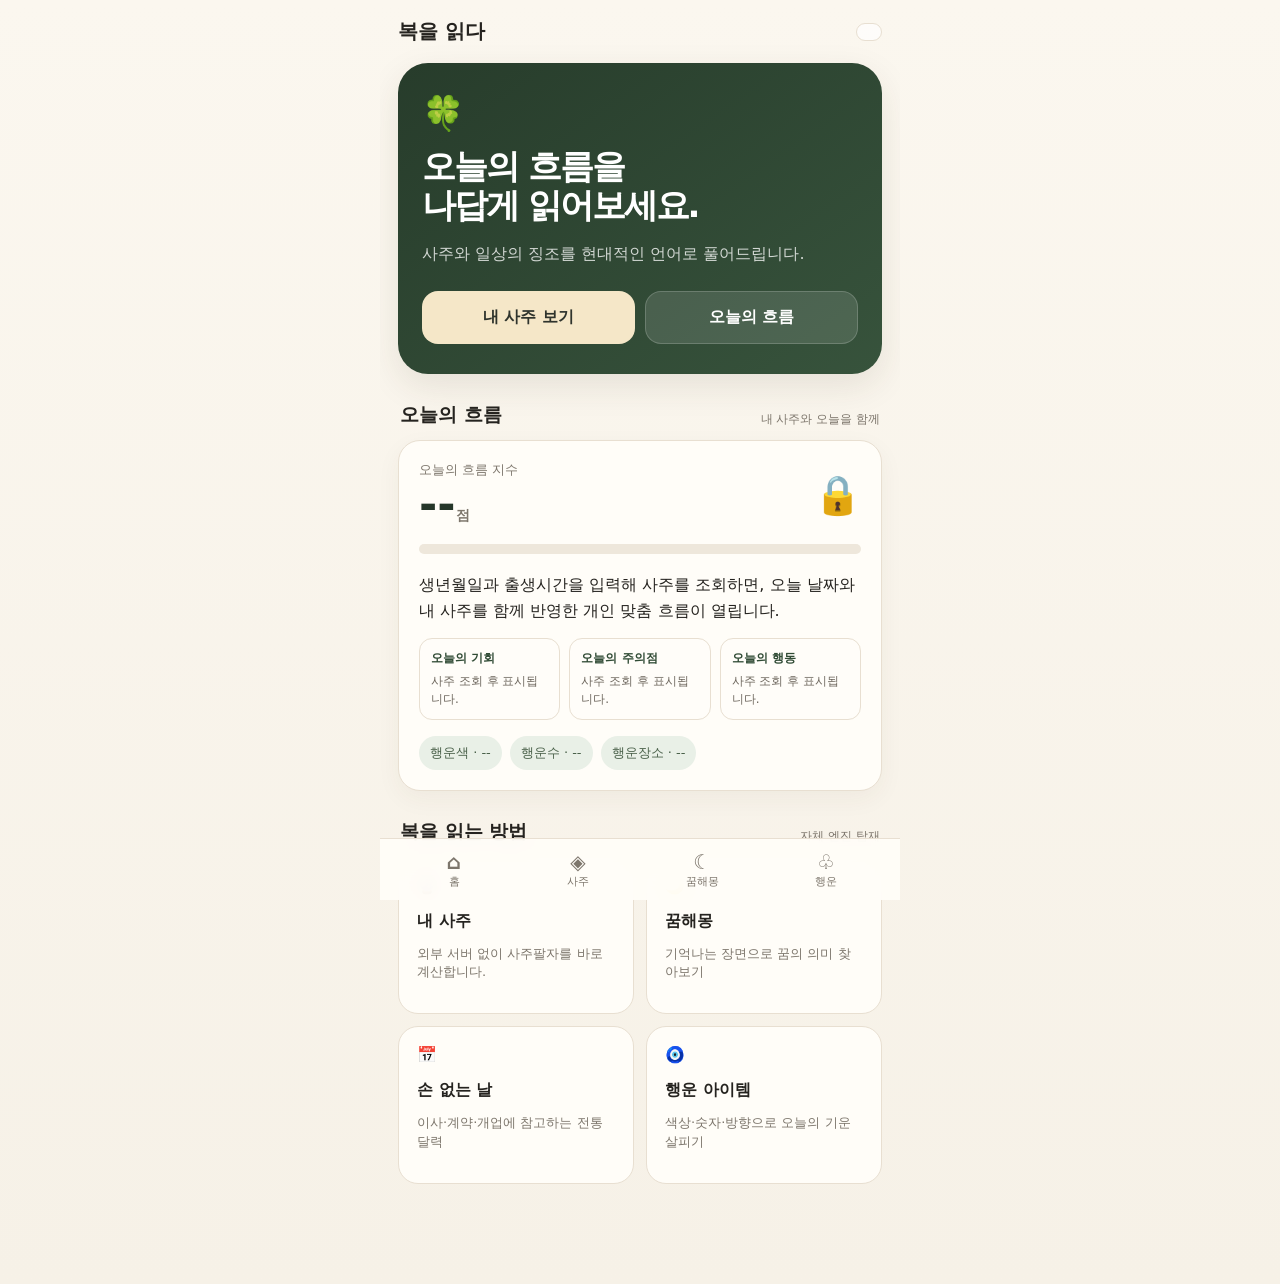
==== commit ddb48089: "Add files via upload" ====
--- a/index.html
+++ b/index.html
@@ -4,7 +4,7 @@
 <meta charset="utf-8">
 <meta name="viewport" content="width=device-width,initial-scale=1,viewport-fit=cover">
 <meta name="theme-color" content="#f6f1e7">
-<title>복을 읽다 · 자체 사주 엔진</title>
+<title>복을 읽다 · 고민을 함께 읽는 사주 엔진</title>
 <style>
 :root{--bg:#f6f1e7;--card:#fffdf8;--ink:#25231f;--muted:#7d766c;--line:#e8dfd1;--deep:#253629;--soft:#e9f0e7;--gold:#b58a45;--danger:#a13c35}
 *{box-sizing:border-box}html,body{width:100%;max-width:100%;overflow-x:hidden;overscroll-behavior-x:none}body{margin:0;touch-action:pan-y;font-family:system-ui,-apple-system,"Apple SD Gothic Neo","Noto Sans KR",sans-serif;background:linear-gradient(180deg,#fbf7ef,#f6f1e7);color:var(--ink)}
@@ -15,7 +15,21 @@
 .card{background:var(--card);border:1px solid var(--line);border-radius:22px;padding:20px;box-shadow:0 8px 24px #46351e0d}.score{font-size:44px;font-weight:850;color:var(--deep)}.score small{font-size:14px;color:var(--muted)}.row{display:flex;justify-content:space-between;align-items:center}.meter{height:10px;background:#eee7db;border-radius:999px;overflow:hidden;margin:14px 0 18px}.meter i{display:block;height:100%;width:83%;background:linear-gradient(90deg,#809a72,#c8a05d)}.quote{line-height:1.65}.tags{display:flex;gap:8px;flex-wrap:wrap;margin-top:16px}.tag{background:var(--soft);color:#4a614a;border-radius:999px;padding:8px 11px;font-size:13px}
 .grid{display:grid;grid-template-columns:1fr 1fr;gap:12px}.menu{background:var(--card);border:1px solid var(--line);border-radius:20px;padding:18px;min-height:126px}.menu strong{display:block;margin-top:16px}.menu p{font-size:13px;color:var(--muted);line-height:1.45}
 .nav{position:fixed;left:50%;bottom:0;transform:translateX(-50%);width:min(520px,100%);display:grid;grid-template-columns:repeat(4,1fr);background:#fffdf8ef;backdrop-filter:blur(12px);border-top:1px solid var(--line);padding:10px 12px calc(10px + env(safe-area-inset-bottom))}.nav button{border:0;background:none;color:var(--muted);font-size:11px}.nav b{display:block;font-size:20px}
-.modal{position:fixed;inset:0;background:#16161261;display:none;align-items:flex-end;justify-content:center;z-index:9}.modal.open{display:flex}.sheet{width:min(520px,100%);max-width:100vw;max-height:92vh;overflow-y:auto;overflow-x:hidden;overscroll-behavior-x:none;background:#fffdf8;border-radius:28px 28px 0 0;padding:22px 20px calc(32px + env(safe-area-inset-bottom))}.sheethead{display:flex;justify-content:space-between;align-items:center}.close{border:0;border-radius:50%;width:36px;height:36px}.field{margin-top:18px}.field label{display:block;font-size:13px;font-weight:700;margin-bottom:8px}.field input,.field select{width:100%;padding:14px;border:1px solid var(--line);border-radius:14px;background:white}.seg{display:grid;grid-template-columns:1fr 1fr;gap:8px}.seg button{padding:12px;border-radius:13px;border:1px solid var(--line);background:#fff;color:var(--muted)}.seg button.on{background:var(--deep);color:#fff;border-color:var(--deep)}.seg button:disabled{opacity:.45;cursor:not-allowed}.full{width:100%;margin-top:22px}
+.modal{position:fixed;inset:0;background:#16161261;display:none;align-items:flex-end;justify-content:center;z-index:9}.modal.open{display:flex}.sheet{width:min(520px,100%);max-width:100vw;max-height:92vh;overflow-y:auto;overflow-x:hidden;overscroll-behavior-x:none;background:#fffdf8;border-radius:28px 28px 0 0;padding:22px 20px calc(32px + env(safe-area-inset-bottom))}.sheethead{display:flex;justify-content:space-between;align-items:center}.close{border:0;border-radius:50%;width:36px;height:36px}.field{margin-top:18px}.field label{display:block;font-size:13px;font-weight:700;margin-bottom:8px}.field input,.field select,.field textarea{width:100%;padding:14px;border:1px solid var(--line);border-radius:14px;background:white;color:var(--ink)}.field textarea{min-height:108px;resize:vertical;line-height:1.55}.concern-count{margin-top:6px;text-align:right;font-size:11px;color:var(--muted)}.concern-badge{display:inline-flex;align-items:center;gap:6px;margin-bottom:10px;padding:7px 10px;border-radius:999px;background:#fff1d7;color:#76541d;font-size:12px;font-weight:750}.reading-section{padding:18px 0;border-top:1px dashed var(--line)}.reading-section:first-child{border-top:0;padding-top:0}.reading-section h4{margin:0 0 9px;font-size:18px;line-height:1.4}.reading-section p{margin:0;line-height:1.72}
+.reading-section{padding:22px 0}
+.reading-section h4{font-size:20px;letter-spacing:-.45px}
+.easy-copy{display:grid;gap:10px}
+.easy-copy p{margin:0;line-height:1.7}
+.easy-copy p+p{margin-top:1px}
+.evidence{margin-top:13px;border:1px solid var(--line);border-radius:13px;background:#fffdf9;overflow:hidden}
+.evidence summary{cursor:pointer;list-style:none;padding:11px 13px;font-size:12px;font-weight:800;color:#76541d}
+.evidence summary::-webkit-details-marker{display:none}
+.evidence summary::after{content:'＋';float:right;font-weight:500}
+.evidence[open] summary::after{content:'－'}
+.evidence-body{padding:0 13px 12px;color:var(--muted);font-size:12px;line-height:1.65}
+.one-line{margin:2px 0 15px;padding:17px 18px;border-radius:16px;background:#2f392d;color:#fff;font-size:20px;font-weight:850;line-height:1.45;letter-spacing:-.5px}
+.reading-kicker{font-size:12px;font-weight:800;color:#92723d;margin-bottom:6px}
+.time-caveat{margin-top:12px;padding:11px 12px;border-radius:12px;background:#f5f1e8;color:var(--muted);font-size:12px;line-height:1.55}.seg{display:grid;grid-template-columns:1fr 1fr;gap:8px}.seg button{padding:12px;border-radius:13px;border:1px solid var(--line);background:#fff;color:var(--muted)}.seg button.on{background:var(--deep);color:#fff;border-color:var(--deep)}.seg button:disabled{opacity:.45;cursor:not-allowed}.full{width:100%;margin-top:22px}
 .engine{font-size:12px;color:#49604b;background:#edf3ea;border:1px solid #d5e2d1;padding:11px 12px;border-radius:12px;margin-top:14px;line-height:1.55}
 .result{display:none;margin-top:18px}.result.show{display:block}.summary{background:#f2ecdf;border-radius:18px;padding:18px}.pillars{display:grid;grid-template-columns:repeat(4,1fr);gap:8px;margin-top:14px}.pillar{background:#fff;border:1px solid var(--line);border-radius:16px;padding:12px 4px;text-align:center}.pillar small{color:var(--muted)}.pillar b{display:block;font-size:24px;margin-top:8px;letter-spacing:.08em}.pillar em{display:block;font-style:normal;font-size:11px;color:var(--muted);margin-top:5px}
 .element-list{display:grid;gap:10px;margin-top:14px}.element-row{display:grid;grid-template-columns:56px 1fr 32px;align-items:center;gap:8px;font-size:13px}
@@ -113,7 +127,7 @@
 <div class="modal" id="modal" onclick="if(event.target===this)closeSaju()">
 <section class="sheet">
 <div class="sheethead"><h2>내 사주 보기</h2><button class="close" onclick="closeSaju()">✕</button></div>
-<div class="engine">✓ 복을 읽다 자체 계산 엔진 v0.9.3 · 절기 시각·통근·투간·합충형 분석<br><span id="engineTest">엔진 검증 중…</span></div>
+<div class="engine">✓ 복을 읽다 자체 계산 엔진 v0.11.0 · 절기 시각·통근·투간·합충형 분석<br><span id="engineTest">엔진 검증 중…</span></div>
 <div class="field"><label>달력 기준</label><div class="seg"><button id="solarBtn" class="on" type="button" onclick="setCalendar('solar')">양력</button><button id="lunarBtn" type="button" onclick="setCalendar('lunar')">음력</button></div><label class="checkrow" id="leapRow"><input id="isLeapMonth" type="checkbox"> 윤달로 입력</label><div class="mode-note" id="calendarNote">양력 생년월일을 입력합니다.</div></div>
 <div class="field"><label>생년월일</label><input id="birth" type="text" inputmode="numeric" autocomplete="bday" maxlength="10" placeholder="예: 19870323"><div class="mode-note">19870323, 1987-03-23, 1987.03.23 형식으로 입력할 수 있습니다.</div></div>
 <div class="field"><label>출생시간</label>
@@ -122,7 +136,13 @@
 <option value="0">23:00~01:00 · 자시</option><option value="1">01:00~03:00 · 축시</option><option value="3">03:00~05:00 · 인시</option><option value="5">05:00~07:00 · 묘시</option><option value="7">07:00~09:00 · 진시</option><option value="9">09:00~11:00 · 사시</option><option value="11">11:00~13:00 · 오시</option><option value="13">13:00~15:00 · 미시</option><option value="15">15:00~17:00 · 신시</option><option value="17">17:00~19:00 · 유시</option><option value="19">19:00~21:00 · 술시</option><option value="21">21:00~23:00 · 해시</option>
 </select></div>
 <div class="field"><label>성별</label><div class="seg"><button id="maleBtn" class="on" type="button" onclick="setGender('male')">남성</button><button id="femaleBtn" type="button" onclick="setGender('female')">여성</button></div></div>
-<button class="btn dark full" onclick="readSaju()">사주 읽기</button>
+<div class="field">
+  <label for="concern">지금 가장 궁금한 고민 <span style="font-weight:500;color:var(--muted)">(선택)</span></label>
+  <textarea id="concern" maxlength="240" placeholder="예: 경제적 상황이 나아질까요? 돈을 많이 벌고 싶어요."></textarea>
+  <div class="concern-count"><span id="concernCount">0</span>/240</div>
+  <div class="mode-note">고민을 적으면 그 주제를 중심으로 사주 구조를 다시 읽어드립니다.</div>
+</div>
+<button class="btn dark full" onclick="readSaju()">사주와 고민 함께 읽기</button>
 <div class="error" id="error"></div>
 
 <div class="result" id="result">
@@ -139,13 +159,14 @@
 </div>
 
 <div class="reading-card">
+  <div class="concern-badge" id="concernBadge" style="display:none">💬 <span id="concernCategory">고민</span> 중심 풀이</div>
   <h3>당신을 읽다</h3>
   <p class="hook-line" id="hookLine">사주를 읽으면, 당신을 붙잡는 첫 문장이 여기에 나타납니다.</p>
   <div class="full-reading" id="fullReading"></div>
 </div>
 
 <div class="analysis-card detail-only">
-  <h3>사주엔진 v0.9.3 정밀 분석</h3>
+  <h3>사주엔진 v0.11.0 정밀 분석</h3>
   <p id="precisionSummary"></p>
   <div class="engine-badges" id="precisionBadges"></div>
   <div class="relation-list" id="relationList"></div>
@@ -222,7 +243,7 @@
 </div>
 
 
-<p class="notice">현재 v0.9.3는 양력 1900~2099년, 음력 1900~2050년을 지원합니다. 년주·월주는 절입 기준의 일 단위 근사값을 사용하므로 절기 전환 당일 출생자는 향후 시각 단위 절기 엔진에서 보정될 수 있습니다. 생활 참고용 해석이며 중요한 의사결정을 대신하지 않습니다.</p>
+<p class="notice">현재 v0.11.0은 고민 분류·삼주/사주 분기·월령·통근·투간·합충형·핵심 구조를 반영합니다. 양력 1900~2099년, 음력 1900~2050년을 지원합니다. 년주·월주는 절입 기준의 일 단위 근사값을 사용하므로 절기 전환 당일 출생자는 향후 시각 단위 절기 엔진에서 보정될 수 있습니다. 생활 참고용 해석이며 중요한 의사결정을 대신하지 않습니다.</p>
 </div>
 </section>
 </div>
@@ -247,6 +268,7 @@
 const resultEl = $('result');
 const rnEl = $('rn');
 const hookLineEl=$('hookLine'), fullReadingEl=$('fullReading');
+const concernEl=$('concern'), concernCountEl=$('concernCount'), concernBadgeEl=$('concernBadge'), concernCategoryEl=$('concernCategory');
 const pyEl = $('py');
 const pmEl = $('pm');
 const pdEl = $('pd');
@@ -757,6 +779,224 @@
   `<div class="relation-item"><b>관계 구조</b> · 강하게 완성된 합·충·형 구조보다 월령과 일간의 뿌리가 더 중요하게 작용합니다.</div>`);
 }
 
+
+const CONCERN_RULES=[
+ {id:'money',label:'재물·경제',words:['돈','재물','경제','부자','수입','지출','대출','빚','투자','주식','부동산','통장','월급','자산']},
+ {id:'business',label:'사업·부업',words:['부업','사업','창업','매출','수익화','웹앱','장사','프리랜서']},
+ {id:'career',label:'직장·이직',words:['직장','회사','이직','퇴사','승진','취업','커리어','상사','업무','직업']},
+ {id:'love',label:'연애·결혼',words:['연애','결혼','궁합','남자친구','여자친구','배우자','이혼','재회','소개팅']},
+ {id:'family',label:'가족·자녀',words:['가족','부모','아버지','어머니','자녀','아이','딸','아들','육아']},
+ {id:'relationship',label:'인간관계',words:['친구','인간관계','사람','갈등','동료','배신','외로움']},
+ {id:'health',label:'건강·생활',words:['건강','아프','병','수면','피로','운동','생활','스트레스']},
+ {id:'study',label:'진로·시험',words:['시험','공부','합격','자격증','진로','대학','학교','성적']}
+];
+function classifyConcern(text){
+ const clean=String(text||'').trim();
+ if(!clean)return {id:'general',label:'전체 사주',text:'',score:0};
+ let best={id:'general',label:'현재 고민',text:clean,score:0};
+ CONCERN_RULES.forEach(rule=>{
+  const score=rule.words.reduce((n,w)=>n+(clean.includes(w)?1:0),0);
+  if(score>best.score)best={...rule,text:clean,score};
+ });
+ return best;
+}
+function getCoreStructure(dayGan,pillars,weighted,strength,tgRank,relations){
+ const dm=elementMap[dayGan];
+ const wealthGods=['편재','정재'];
+ const officerGods=['편관','정관'];
+ const outputGods=['식신','상관'];
+ const wealthScore=tgRank.filter(x=>wealthGods.includes(x[0])).reduce((s,x)=>s+x[1],0);
+ const officerScore=tgRank.filter(x=>officerGods.includes(x[0])).reduce((s,x)=>s+x[1],0);
+ const outputScore=tgRank.filter(x=>outputGods.includes(x[0])).reduce((s,x)=>s+x[1],0);
+ const weakDay=['신약','중약'].includes(strength.grade);
+ const wealthHeavy=wealthScore>=2.4 || (weakDay && wealthScore>=1.7);
+ const officerHeavy=officerScore>=2.1;
+ const outputToWealth=outputScore>=1.2 && wealthScore>=1.2;
+ const tags=[];
+ if(wealthHeavy&&weakDay)tags.push('재다신약 경향');
+ if(officerHeavy&&weakDay)tags.push('재관 부담');
+ if(outputToWealth)tags.push('식상생재 흐름');
+ if(strength.rooting.roots.length===0)tags.push('통근 약함');
+ if(relations.some(r=>r.type==='반합'||r.type==='삼합'))tags.push('합으로 기운 강화');
+ return {dm,wealthScore,officerScore,outputScore,weakDay,wealthHeavy,officerHeavy,outputToWealth,tags};
+}
+function makeHook(dayGan,strong,core,concern){
+ const objectBy={甲:'큰 나무',乙:'덩굴과 꽃',丙:'태양',丁:'촛불',戊:'큰 산',己:'논밭',庚:'큰 칼',辛:'보석과 조각칼',壬:'큰 바다',癸:'이슬과 빗물'};
+ const target=objectBy[dayGan]||'당신';
+ if(concern.id==='money'||concern.id==='business'){
+  if(core.wealthHeavy&&core.weakDay)return `돈밭은 넓은데, 내 통장은 왜 자꾸 숨이 찰까요?`;
+  if(core.outputToWealth)return `돈 냄새는 잘 맡습니다. 이제 진짜 내 돈으로 바꿀 차례예요.`;
+  return `머릿속에서는 이미 부자인데, 현실은 왜 자꾸 딴소리를 할까요?`;
+ }
+ if(concern.id==='career')return `${target} 하나로 회사라는 숲을 베는 중, 너무 무리하고 있진 않나요?`;
+ if(concern.id==='love')return `겉은 쿨한데, 마음속 연애 회의는 왜 매일 열릴까요?`;
+ if(concern.id==='relationship')return `사람 보는 눈은 빠른데, 왜 인간관계는 늘 숙제일까요?`;
+ if(concern.id==='health')return `의지는 풀충전인데, 몸은 자꾸 절전모드로 들어갑니다.`;
+ if(core.wealthHeavy&&core.weakDay)return `${target} 하나로 돈의 숲을 베는 사람, 욕심보다 체력이 먼저입니다.`;
+ if(dayGan==='辛'&&strong==='목')return `화려한 꽃밭에 놓인 예민한 보석, 반짝이느라 꽤 피곤했겠어요.`;
+ const fallback={
+  목:'할 일은 자꾸 자라나는데, 내 시간은 왜 그대로일까요?',
+  화:'열정은 활활 타는데, 마음은 왜 가끔 재가 될까요?',
+  토:'다 받아주다 보니, 정작 내 자리는 어디로 갔을까요?',
+  금:'정답은 잘 보이는데, 사람 마음은 왜 오답처럼 느껴질까요?',
+  수:'생각은 바다인데, 결정은 왜 자꾸 항구에 묶일까요?'
+ };
+ return fallback[strong]||'사주를 펼치자마자, 당신의 반복 패턴이 먼저 보입니다.';
+}
+function makeConcernReading(concern,dayGan,strong,weak,core,tg1,tg2,hasTime){
+ const baseTime=hasTime?'시주까지 포함해 보니':'출생시간을 제외한 세 기둥만으로 보아도';
+ const safe='운세는 가능성을 읽는 참고이며, 실제 돈·건강·법률 결정은 현실 자료와 전문가 판단을 우선해야 합니다.';
+ const common={
+  money:{
+   title:'돈을 벌 기회보다, 돈이 남는 구조가 먼저입니다',
+   body:`${baseTime}, 재성과 일간의 힘 차이가 중요한 사주입니다. ${core.wealthHeavy?'돈이 될 만한 기회와 욕망은 비교적 크게 보이지만, 한 번에 너무 많은 것을 잡으면 체력·시간·자금이 함께 분산되기 쉽습니다.':'재물은 한 번의 대박보다 능력과 습관을 통해 커지는 흐름에 가깝습니다.'} ${core.outputToWealth?'식상생재 흐름이 있어 지식·기술·아이디어를 결과물로 만들 때 돈과 연결되기 좋습니다.':'수입원을 늘리더라도 이미 잘하는 일에서 출발해야 안정적입니다.'} 지금 필요한 것은 ‘더 큰 한 방’이 아니라 자동저축, 부채 우선순위, 손실한도처럼 감정이 끼어들 틈을 줄이는 시스템입니다.`
+  },
+  business:{
+   title:'부업은 좋습니다. 다만 동시에 세 개는 금지입니다',
+   body:`${baseTime}, 새로운 수익 가능성을 발견하고 기획하는 감각은 살아 있습니다. 하지만 기회가 보인다고 전부 시작하면 완성 전에 에너지가 먼저 바닥날 수 있습니다. 본업을 버리고 뛰기보다, 현재 전문성을 계산기·자료·콘텐츠·웹서비스처럼 반복 판매 가능한 형태로 바꾸고 작은 결제로 검증하는 방식이 잘 맞습니다. 한 달에 하나의 기능만 완성하고, 실제 사용자가 돈을 내는지 확인한 뒤 다음 기능으로 넘어가는 전략이 유리합니다.`
+  },
+  career:{
+   title:'회사에 맞추느라 내 칼날까지 무디게 만들 필요는 없습니다',
+   body:`${baseTime}, 정교함과 판단기준을 쓰는 일에서 강점이 큽니다. 단순 반복보다 분석·기획·설계·검토처럼 오류를 찾아 결과를 개선하는 역할이 잘 맞습니다. 이직은 답답함만으로 결정하기보다 ‘전문성이 더 쌓이는가, 결정권이 커지는가, 보상이 수치로 좋아지는가’를 비교해야 합니다.`
+  },
+  love:{
+   title:'마음은 깊은데, 설명서는 자꾸 생략하는 연애입니다',
+   body:`${baseTime}, 상대를 세심하게 보지만 속마음을 혼자 정리한 뒤 결론만 말하기 쉽습니다. 해결책보다 감정을 먼저 공유하고, 상대가 내 말을 어떻게 들었는지 확인하는 습관이 관계의 긴장을 크게 줄여줍니다.`
+  },
+  family:{
+   title:'가족의 짐까지 다 들면, 결국 아무도 편하지 않습니다',
+   body:`${baseTime}, 책임을 떠안는 패턴이 반복되기 쉽습니다. 가족을 돕더라도 돈·시간·역할의 한계를 먼저 정해야 오래 좋은 관계를 유지할 수 있습니다.`
+  },
+  relationship:{
+   title:'사람 보는 눈은 빠른데, 말끝이 가끔 너무 정확합니다',
+   body:`${baseTime}, 상대의 빈틈과 분위기 변화를 빨리 알아차립니다. 그 능력은 강점이지만 가까운 관계에서는 분석보다 공감이 먼저일 때 훨씬 잘 통합니다.`
+  },
+  health:{
+   title:'정신력으로 버티는 것도 체력 있을 때 이야기입니다',
+   body:`${baseTime}, 압박이 커질수록 생각과 책임을 놓지 못하는 흐름이 보입니다. 사주 해석을 질병 판단으로 쓰지 말고, 수면·식사·운동의 고정 루틴을 먼저 회복하는 신호로 활용하세요. 증상이 있다면 의료진 판단을 우선해야 합니다.`
+  },
+  study:{
+   title:'공부 머리는 있는데, 완벽한 준비를 기다리다 늦어집니다',
+   body:`${baseTime}, 이해하고 구조화하는 힘은 좋습니다. 다만 공부량을 늘리기보다 시험일 기준으로 문제풀이·오답·결과물 마감을 반복하는 방식이 더 잘 맞습니다.`
+  },
+  general:{
+   title:'당신이 약한 게 아니라, 들고 있는 것이 너무 많았습니다',
+   body:`${baseTime}, ${elementLabel(strong)}의 힘을 많이 쓰고 ${elementLabel(weak)}의 기능은 상대적으로 덜 쓰는 구조입니다. 강점으로 시작하되 마무리 단계에서는 일정·숫자·다른 사람의 검토를 빌리는 것이 삶의 반복 실수를 줄여줍니다.`
+  }
+ };
+ const item=common[concern.id]||common.general;
+ return {...item,safe};
+}
+
+
+function evidenceHtml(items){
+ const clean=(items||[]).filter(Boolean);
+ if(!clean.length)return '';
+ return `<details class="evidence"><summary>왜 이렇게 읽었나요?</summary><div class="evidence-body">${clean.map(x=>escapeHtml(x)).join(' · ')}</div></details>`;
+}
+function dayImage(dayGan){
+ return {甲:'큰 나무',乙:'덩굴과 꽃',丙:'태양',丁:'촛불',戊:'큰 산',己:'논밭',庚:'큰 칼',辛:'작고 예리한 보석',壬:'큰 바다',癸:'이슬과 빗물'}[dayGan]||'자기 색이 분명한 사람';
+}
+function simpleCoreCopy(dayGan,strong,weak,core,strength,tg1,tg2,hasTime){
+ const image=dayImage(dayGan);
+ let title='겉보다 속에서 생각이 훨씬 많은 사람입니다';
+ let paras=[
+  `처음에는 차분하고 자기 할 일을 잘하는 사람으로 보입니다.`,
+  `그런데 속으로는 작은 말과 분위기까지 오래 생각하는 편입니다.`,
+  `괜찮다고 말해놓고 혼자 정리하는 시간이 길었을 수 있습니다.`
+ ];
+ if(dayGan==='辛'){
+  title='겉은 차분한데, 속에서는 작은 것까지 다 보고 있습니다';
+  paras=[
+   `당신은 ${image}에 가깝습니다. 깔끔하고 기준이 분명합니다.`,
+   `남들은 그냥 지나치는 작은 실수나 어색한 분위기도 금방 알아챕니다.`,
+   `그래서 일을 잘한다는 말을 듣지만, 가까운 사람에게는 예민하게 보일 때도 있습니다.`
+  ];
+ }
+ if(core.weakDay){
+  paras.push(`약해서가 아닙니다. 한꺼번에 감당하려는 일이 많은 편입니다.`);
+ }
+ return {
+  title, paras,
+  evidence:[`${dayGan} 일간`,`${strength.grade}`,tg1&&`${tg1} 강세`,tg2&&`${tg2} 영향`,hasTime?'시주 포함':'삼주 기준']
+ };
+}
+function simpleMoneyCopy(concern,core,tg1,tg2){
+ const focused=['money','business'].includes(concern.id);
+ let title=focused?'돈 욕심은 있는데, 이상하게 돈은 잘 안 모입니다':'돈은 버는 것보다 남기는 쪽에서 차이가 납니다';
+ let paras=[];
+ if(core.wealthHeavy&&core.weakDay){
+  paras=[
+   `돈을 벌고 싶은 마음도 크고, 돈이 될 만한 기회도 비교적 빨리 보는 편입니다.`,
+   `문제는 기회가 보일 때마다 이것저것 함께 잡으려 한다는 점입니다.`,
+   `그러면 돈보다 시간과 체력이 먼저 빠지고, 벌어도 남는 돈이 적어질 수 있습니다.`,
+   `한 번에 크게 벌려고 하기보다, 잘하는 일 하나를 오래 돈이 되게 만드는 쪽이 맞습니다.`
+  ];
+ } else if(core.outputToWealth){
+  paras=[
+   `당신은 아는 것, 만드는 것, 설명하는 것을 돈으로 바꾸는 힘이 있습니다.`,
+   `특히 기술이나 경험을 반복해서 팔 수 있는 형태로 만들면 좋습니다.`,
+   `새로운 일을 계속 찾기보다, 이미 잘하는 일을 더 쉽게 팔 방법을 찾는 게 빠릅니다.`
+  ];
+ } else {
+  paras=[
+   `돈은 한 번의 큰 행운보다 꾸준히 쌓는 방식이 더 잘 맞습니다.`,
+   `기분에 따라 쓰거나 시작하면 흐름이 흔들릴 수 있습니다.`,
+   `자동이체처럼 생각하지 않아도 돈이 남는 방법을 먼저 만들어두는 편이 좋습니다.`
+  ];
+ }
+ return {
+  title,paras,
+  evidence:[core.wealthHeavy?'재성 강세':'재성 흐름',core.weakDay?'재다신약 경향':null,core.outputToWealth?'식상생재':null,tg1,tg2]
+ };
+}
+function simpleWorkCopy(core,strong){
+ let title='일은 잘하는데, 여러 일을 한꺼번에 떠안는 편입니다';
+ let paras=[
+  `새로운 일을 이해하고 정리하는 속도는 빠른 편입니다.`,
+  `시키는 대로만 반복하는 일보다, 문제를 찾고 고치는 일에서 실력이 드러납니다.`,
+  `다만 잘하니까 일이 계속 몰릴 수 있습니다. 다 받아주면 결국 본인만 지칩니다.`,
+  `시작하기 전에 “어디까지 하면 끝인가”를 정해두는 게 좋습니다.`
+ ];
+ if(core.outputToWealth){
+  title='아는 것과 만드는 것이 결국 돈이 되는 사람입니다';
+  paras=[
+   `아이디어만 내는 것보다, 실제 결과물로 만들 때 운이 살아납니다.`,
+   `기획, 분석, 설계, 글, 기술처럼 실력을 눈에 보이게 만드는 일이 잘 맞습니다.`,
+   `부업도 완전히 새로운 분야보다, 지금 잘하는 일을 작게 상품으로 만드는 쪽이 유리합니다.`,
+   `한 번 만들고 여러 번 팔 수 있는 형태를 먼저 생각해보세요.`
+  ];
+ }
+ return {title,paras,evidence:[core.outputToWealth?'식상생재 흐름':null,core.officerHeavy?'관성 강세':null,`${elementLabel(strong)} 강세`]};
+}
+function simpleRelationCopy(core,relations,dayGan){
+ let title='사람을 잘 보지만, 속마음은 늦게 말하는 편입니다';
+ const paras=[
+  `상대가 어떤 기분인지, 말에 숨은 뜻이 무엇인지 빨리 알아차립니다.`,
+  `그런데 본인 마음은 참다가 결론만 짧게 말할 때가 있습니다.`,
+  `그래서 가까운 사람은 “왜 진작 말하지 않았어?”라고 느낄 수 있습니다.`,
+  `결론을 말하기 전에, 서운했던 이유를 한 문장만 먼저 말해보세요.`
+ ];
+ if(relations.some(r=>r.type==='반합'||r.type==='삼합'||r.type==='육합')){
+  paras.push(`혼자 끙끙거릴 때보다, 믿을 만한 사람과 함께 움직일 때 일이 더 잘 풀립니다.`);
+ }
+ return {title,paras,evidence:[dayGan==='辛'?'신금의 예민함':null,relations.some(r=>r.type==='반합')?'반합 작용':null,relations.some(r=>r.type==='육합')?'육합 작용':null,core.tags.includes('통근 약함')?'통근 약함':null]};
+}
+function simpleActionCopy(concern,core){
+ const by={
+  money:['이번 달에는 새 투자 하나보다, 새는 돈 하나를 먼저 막아보세요.','수입이 생기면 남은 돈을 모으지 말고, 먼저 떼어놓는 게 좋습니다.'],
+  business:['부업 아이디어를 더 찾기보다, 지금 가진 아이디어 하나를 실제로 완성해보세요.','작게 올리고, 누가 쓰는지 확인한 뒤 다음 기능을 붙이세요.'],
+  career:['모든 일을 잘하려고 하지 말고, 내가 반드시 잘해야 하는 일 하나를 정하세요.','성과를 말로만 남기지 말고 숫자나 결과물로 기록해두세요.'],
+  love:['상대가 알아주기를 기다리지 말고, 오늘 마음 하나만 직접 말해보세요.','맞는 말을 하는 것보다 부드럽게 말하는 게 더 중요할 때가 있습니다.'],
+  general:['새로운 일을 하나 더 시작하기보다, 이미 벌인 일 하나를 끝내보세요.','완벽하게 하려 하지 말고, 끝까지 하는 쪽을 선택하세요.']
+ };
+ const arr=by[concern.id]||by.general;
+ return {title='지금 당신에게 필요한 건 거창한 변화가 아닙니다',paras:arr,evidence:[core.tags[0]||'오행과 십성의 균형']};
+}
+function renderEasySection(section){
+ return `<div class="reading-section"><h4>${escapeHtml(section.title)}</h4><div class="easy-copy">${section.paras.map(p=>`<p>${escapeHtml(p)}</p>`).join('')}</div>${evidenceHtml(section.evidence)}</div>`;
+}
+
 function detailedInterpretation(dayGan,counts,strong,weak,pillars){
  const weighted=weightedElementAnalysis(pillars);
  const weightedOrdered=Object.entries(weighted).sort((a,b)=>b[1]-a[1]);
@@ -775,6 +1015,9 @@
  const strongDay=['신강','중강'].includes(strength.grade);
  const tgRank=analyzeTenGods(dayGan,pillars);
  const tg1=tgRank[0][0],tg2=tgRank[1][0];
+ const concern=classifyConcern(concernEl.value);
+ const core=getCoreStructure(dayGan,pillars,weighted,strength,tgRank,relations);
+ const hasTime=Boolean(pillars[3]);
  const profile=buildPersonalityProfile(dayGan,weighted,tgRank,strong,weak);
  renderPersonalityProfile(profile);
  const dmTone=strongDay?'자기 기준이 분명하고, 상황을 스스로 끌고 가려는 힘이 있는 편':'환경과 사람의 흐름을 잘 읽고, 상황에 맞춰 움직이는 감각이 좋은 편';
@@ -876,39 +1119,36 @@
  const relationNote=allRelations.length?` 사주 안에서는 ${allRelations.map(r=>r.type).filter((v,i,a)=>a.indexOf(v)===i).join('·')}의 움직임도 보여, 인생의 중요한 시기에 관계나 환경이 바뀌면서 방향을 다시 잡는 일이 생길 수 있습니다.`:'';
  finalConclusionEl.textContent=`당신은 ${elementLabel(strong)}의 힘과 ${tg1}의 성향을 잘 쓸 때 가장 빛납니다. ${TG_DESC[tg1]}이 강점으로 드러나기 때문입니다. 다만 일이 막히거나 마음이 급해지면 ${badBy[strong]} 이때는 더 밀어붙이기보다, 부족한 ${elementLabel(weak)}의 관점으로 한 번만 다시 확인하는 편이 좋습니다. 일을 시작할 때는 당신의 강점을 믿고, 마무리 직전에는 다른 관점을 빌리세요. 이 습관이 직업과 돈, 관계에서 같은 실수를 줄여 줍니다.${relationNote}`;
 
- const hookByDay={
-  甲:'곧고 책임감이 강한 사람입니다.',
-  乙:'부드러워 보여도 속은 단단합니다.',
-  丙:'밝아 보여도 마음은 꽤 섬세합니다.',
-  丁:'차분하지만 안에는 열정이 큽니다.',
-  戊:'쉽게 흔들리지 않는 든든한 사람입니다.',
-  己:'현실적이고 주변을 잘 챙기는 사람입니다.',
-  庚:'기준이 분명하고 결단력이 있습니다.',
-  辛:'섬세하고 완성도를 중요하게 여깁니다.',
-  壬:'시야가 넓고 변화에 빠르게 적응합니다.',
-  癸:'조용하지만 사람과 상황을 깊이 봅니다.'
- };
- const hookByTenGod={
-  비견:'내 기준을 쉽게 바꾸지 않습니다.',
-  겁재:'경쟁 상황에서 힘이 더 살아납니다.',
-  식신:'꾸준히 쌓아 결과로 보여줍니다.',
-  상관:'남들이 놓친 문제를 잘 찾아냅니다.',
-  편재:'기회를 빠르게 알아보는 편입니다.',
-  정재:'안정과 책임을 중요하게 여깁니다.',
-  편관:'압박이 생기면 오히려 집중합니다.',
-  정관:'맡은 일은 끝까지 책임지려 합니다.',
-  편인:'남들과 다른 관점으로 핵심을 봅니다.',
-  정인:'충분히 이해한 뒤 오래 밀고 갑니다.'
- };
- const primaryHook=hookByDay[dayGan]||'자신만의 기준이 분명한 사람입니다.';
- const secondaryHook=hookByTenGod[tg1]||'한번 정한 것은 쉽게 놓지 않습니다.';
- hookLineEl.textContent=`${primaryHook} ${secondaryHook}`;
- const relationSentence=relations.length?`사주 안에는 ${relations.map(r=>r.type).filter((v,i,a)=>a.indexOf(v)===i).join('·')}의 움직임도 함께 보여, 인생의 중요한 시기마다 관계나 환경이 바뀌면서 방향을 다시 세우는 경험이 생기기 쉽습니다.`:'큰 충돌 구조보다 자신의 기준과 생활 리듬이 삶의 방향을 더 크게 좌우하는 사주입니다.';
+ const hook=makeHook(dayGan,strong,core,concern);
+ hookLineEl.textContent=hook;
+ if(concern.text){
+   concernBadgeEl.style.display='inline-flex';
+   concernCategoryEl.textContent=concern.label;
+ }else{
+   concernBadgeEl.style.display='none';
+ }
+ const hasTime=Boolean(pillars[3]);
+ const oneLine=concern.id==='money'||concern.id==='business'
+   ?(core.wealthHeavy&&core.weakDay?'돈복이 없는 게 아니라, 들어온 돈을 내 것으로 만드는 연습이 필요한 사람입니다.':'아는 것과 잘하는 것을 돈으로 바꿀수록 운이 살아나는 사람입니다.')
+   :(dayGan==='辛'?'남들이 놓치는 작은 차이를 먼저 알아보는 사람입니다.':'겉으로 보이는 모습보다 속에 더 많은 생각을 품고 있는 사람입니다.');
+ const easySections=[
+   simpleCoreCopy(dayGan,strong,weak,core,strength,tg1,tg2,hasTime),
+   simpleMoneyCopy(concern,core,tg1,tg2),
+   simpleWorkCopy(core,strong),
+   simpleRelationCopy(core,relations,dayGan),
+   simpleActionCopy(concern,core)
+ ];
+ const concernLine=concern.text
+  ?`<div class="reading-kicker">“${escapeHtml(concern.text)}”에 맞춰 읽었습니다</div>`
+  :'';
+ const timeCaveat=hasTime
+  ?'출생시간까지 포함해 읽었습니다.'
+  :'출생시간을 모르므로 시주·자녀운·말년운의 세부 내용은 빼고, 년주·월주·일주에서 공통으로 확인되는 내용만 담았습니다.';
  fullReadingEl.innerHTML=[
-  `<p><span class="reading-label">첫인상과 진짜 성격</span><br>${storyFirstEl.textContent} ${storyInnerEl.textContent}</p>`,
-  `<p><span class="reading-label">일과 돈</span><br>${storyWorkEl.textContent} ${moneyDetailEl.textContent.replace(/ 결론적으로 /g,' ')}</p>`,
-  `<p><span class="reading-label">관계와 감정</span><br>${storyRelationEl.textContent} ${relationSentence}</p>`,
-  `<p><span class="reading-label">앞으로 더 잘 풀리는 방식</span><br>${storyGrowthEl.textContent} ${finalConclusionEl.textContent}</p>`
+   concernLine,
+   `<div class="one-line">${escapeHtml(oneLine)}</div>`,
+   ...easySections.map(renderEasySection),
+   `<div class="time-caveat">${timeCaveat}<br>사주 해석은 삶을 돌아보는 참고용이며, 투자·건강·법률 판단은 실제 자료와 전문가 의견을 우선해주세요.</div>`
  ].join('');
 }
 
@@ -933,6 +1173,14 @@
  if(digits.length<=4)birthEl.value=digits;
  else if(digits.length<=6)birthEl.value=`${digits.slice(0,4)}-${digits.slice(4)}`;
  else birthEl.value=`${digits.slice(0,4)}-${digits.slice(4,6)}-${digits.slice(6)}`;
+});
+
+
+function escapeHtml(value){
+ return String(value||'').replace(/[&<>"']/g,ch=>({'&':'&amp;','<':'&lt;','>':'&gt;','"':'&quot;',"'":'&#39;'}[ch]));
+}
+concernEl.addEventListener('input',()=>{
+ concernCountEl.textContent=concernEl.value.length;
 });
 
 function readSaju(){
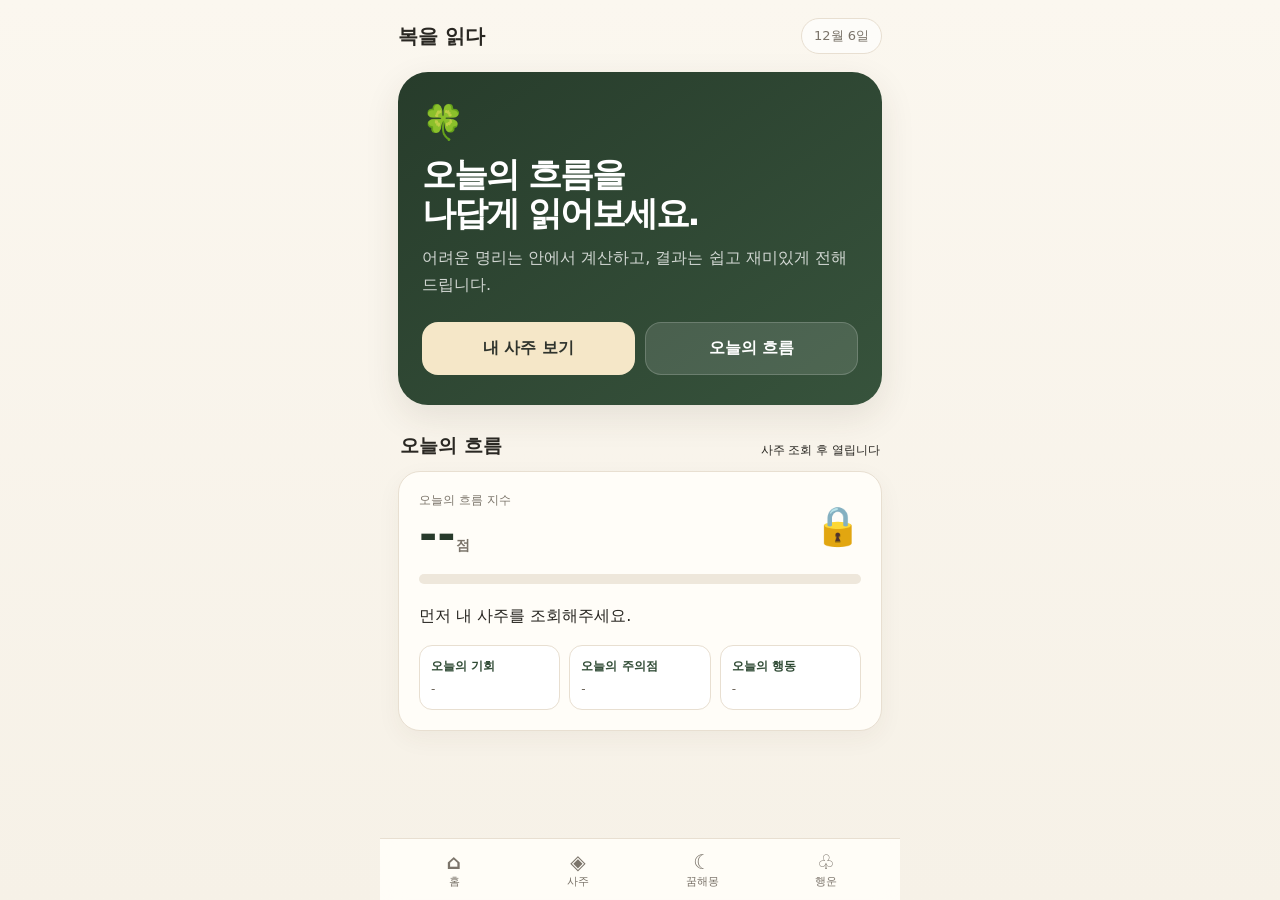
==== commit e8b935ff: "Add files via upload" ====
--- a/index.html
+++ b/index.html
@@ -1,1244 +1,156 @@
 <!doctype html>
 <html lang="ko">
 <head>
-<meta charset="utf-8">
-<meta name="viewport" content="width=device-width,initial-scale=1,viewport-fit=cover">
-<meta name="theme-color" content="#f6f1e7">
-<title>복을 읽다 · 고민을 함께 읽는 사주 엔진</title>
-<style>
-:root{--bg:#f6f1e7;--card:#fffdf8;--ink:#25231f;--muted:#7d766c;--line:#e8dfd1;--deep:#253629;--soft:#e9f0e7;--gold:#b58a45;--danger:#a13c35}
-*{box-sizing:border-box}html,body{width:100%;max-width:100%;overflow-x:hidden;overscroll-behavior-x:none}body{margin:0;touch-action:pan-y;font-family:system-ui,-apple-system,"Apple SD Gothic Neo","Noto Sans KR",sans-serif;background:linear-gradient(180deg,#fbf7ef,#f6f1e7);color:var(--ink)}
-button,input,select{font:inherit}.app{width:100%;max-width:520px;margin:auto;min-height:100vh;padding:18px 18px 100px;overflow-x:hidden}.top{display:flex;justify-content:space-between;align-items:center;margin-bottom:18px}.brand{font-size:20px;font-weight:800}.date{font-size:13px;color:var(--muted);padding:8px 12px;border:1px solid var(--line);border-radius:999px;background:#ffffffa8}
-.hero{background:linear-gradient(145deg,#273c2b,#37533c);color:#fff;border-radius:30px;padding:30px 24px;box-shadow:0 12px 35px #3f301a1a}.hero h1{font-size:34px;line-height:1.15;letter-spacing:-.06em;margin:14px 0 12px}.hero p{color:#ffffffc7;line-height:1.6}.actions{display:grid;grid-template-columns:1fr 1fr;gap:10px;margin-top:24px}
-.btn{border:0;border-radius:16px;padding:15px 14px;font-weight:750;cursor:pointer}.primary{background:#f5e7c8;color:#2f342d}.ghost{background:#ffffff1f;color:#fff;border:1px solid #ffffff2e}.dark{background:var(--deep);color:#fff}
-.title{display:flex;justify-content:space-between;align-items:end;margin:28px 2px 12px}.title h2{font-size:19px;margin:0}.title span{font-size:12px;color:var(--muted)}
-.card{background:var(--card);border:1px solid var(--line);border-radius:22px;padding:20px;box-shadow:0 8px 24px #46351e0d}.score{font-size:44px;font-weight:850;color:var(--deep)}.score small{font-size:14px;color:var(--muted)}.row{display:flex;justify-content:space-between;align-items:center}.meter{height:10px;background:#eee7db;border-radius:999px;overflow:hidden;margin:14px 0 18px}.meter i{display:block;height:100%;width:83%;background:linear-gradient(90deg,#809a72,#c8a05d)}.quote{line-height:1.65}.tags{display:flex;gap:8px;flex-wrap:wrap;margin-top:16px}.tag{background:var(--soft);color:#4a614a;border-radius:999px;padding:8px 11px;font-size:13px}
-.grid{display:grid;grid-template-columns:1fr 1fr;gap:12px}.menu{background:var(--card);border:1px solid var(--line);border-radius:20px;padding:18px;min-height:126px}.menu strong{display:block;margin-top:16px}.menu p{font-size:13px;color:var(--muted);line-height:1.45}
-.nav{position:fixed;left:50%;bottom:0;transform:translateX(-50%);width:min(520px,100%);display:grid;grid-template-columns:repeat(4,1fr);background:#fffdf8ef;backdrop-filter:blur(12px);border-top:1px solid var(--line);padding:10px 12px calc(10px + env(safe-area-inset-bottom))}.nav button{border:0;background:none;color:var(--muted);font-size:11px}.nav b{display:block;font-size:20px}
-.modal{position:fixed;inset:0;background:#16161261;display:none;align-items:flex-end;justify-content:center;z-index:9}.modal.open{display:flex}.sheet{width:min(520px,100%);max-width:100vw;max-height:92vh;overflow-y:auto;overflow-x:hidden;overscroll-behavior-x:none;background:#fffdf8;border-radius:28px 28px 0 0;padding:22px 20px calc(32px + env(safe-area-inset-bottom))}.sheethead{display:flex;justify-content:space-between;align-items:center}.close{border:0;border-radius:50%;width:36px;height:36px}.field{margin-top:18px}.field label{display:block;font-size:13px;font-weight:700;margin-bottom:8px}.field input,.field select,.field textarea{width:100%;padding:14px;border:1px solid var(--line);border-radius:14px;background:white;color:var(--ink)}.field textarea{min-height:108px;resize:vertical;line-height:1.55}.concern-count{margin-top:6px;text-align:right;font-size:11px;color:var(--muted)}.concern-badge{display:inline-flex;align-items:center;gap:6px;margin-bottom:10px;padding:7px 10px;border-radius:999px;background:#fff1d7;color:#76541d;font-size:12px;font-weight:750}.reading-section{padding:18px 0;border-top:1px dashed var(--line)}.reading-section:first-child{border-top:0;padding-top:0}.reading-section h4{margin:0 0 9px;font-size:18px;line-height:1.4}.reading-section p{margin:0;line-height:1.72}
-.reading-section{padding:22px 0}
-.reading-section h4{font-size:20px;letter-spacing:-.45px}
-.easy-copy{display:grid;gap:10px}
-.easy-copy p{margin:0;line-height:1.7}
-.easy-copy p+p{margin-top:1px}
-.evidence{margin-top:13px;border:1px solid var(--line);border-radius:13px;background:#fffdf9;overflow:hidden}
-.evidence summary{cursor:pointer;list-style:none;padding:11px 13px;font-size:12px;font-weight:800;color:#76541d}
-.evidence summary::-webkit-details-marker{display:none}
-.evidence summary::after{content:'＋';float:right;font-weight:500}
-.evidence[open] summary::after{content:'－'}
-.evidence-body{padding:0 13px 12px;color:var(--muted);font-size:12px;line-height:1.65}
-.one-line{margin:2px 0 15px;padding:17px 18px;border-radius:16px;background:#2f392d;color:#fff;font-size:20px;font-weight:850;line-height:1.45;letter-spacing:-.5px}
-.reading-kicker{font-size:12px;font-weight:800;color:#92723d;margin-bottom:6px}
-.time-caveat{margin-top:12px;padding:11px 12px;border-radius:12px;background:#f5f1e8;color:var(--muted);font-size:12px;line-height:1.55}.seg{display:grid;grid-template-columns:1fr 1fr;gap:8px}.seg button{padding:12px;border-radius:13px;border:1px solid var(--line);background:#fff;color:var(--muted)}.seg button.on{background:var(--deep);color:#fff;border-color:var(--deep)}.seg button:disabled{opacity:.45;cursor:not-allowed}.full{width:100%;margin-top:22px}
-.engine{font-size:12px;color:#49604b;background:#edf3ea;border:1px solid #d5e2d1;padding:11px 12px;border-radius:12px;margin-top:14px;line-height:1.55}
-.result{display:none;margin-top:18px}.result.show{display:block}.summary{background:#f2ecdf;border-radius:18px;padding:18px}.pillars{display:grid;grid-template-columns:repeat(4,1fr);gap:8px;margin-top:14px}.pillar{background:#fff;border:1px solid var(--line);border-radius:16px;padding:12px 4px;text-align:center}.pillar small{color:var(--muted)}.pillar b{display:block;font-size:24px;margin-top:8px;letter-spacing:.08em}.pillar em{display:block;font-style:normal;font-size:11px;color:var(--muted);margin-top:5px}
-.element-list{display:grid;gap:10px;margin-top:14px}.element-row{display:grid;grid-template-columns:56px 1fr 32px;align-items:center;gap:8px;font-size:13px}
-.element-name{display:flex;align-items:center;gap:7px}
-.el-icon{width:22px;height:22px;display:inline-grid;place-items:center;flex:0 0 auto}
-.el-icon.earth{position:relative}
-.el-icon.earth:before{content:"";width:20px;height:13px;border-radius:60% 55% 45% 50%;background:linear-gradient(145deg,#9a6438,#6f4728);box-shadow:inset -3px -3px 0 #5a351d,inset 3px 3px 0 #bc8050;transform:rotate(-7deg)}
-.el-icon.earth:after{content:"";position:absolute;width:4px;height:3px;border-radius:50%;background:#4f2e18;left:5px;top:9px;box-shadow:7px -3px 0 #704324,10px 3px 0 #4f2e18}
-.el-icon.metal{position:relative}
-.el-icon.metal:before{content:"";width:18px;height:18px;border-radius:5px;background:linear-gradient(145deg,#d7dce0,#7f8a92);box-shadow:inset -3px -3px 0 #5f6870,inset 3px 3px 0 #f0f3f5;transform:rotate(8deg)}
-.el-icon.metal:after{content:"";position:absolute;width:8px;height:2px;background:#4d555b;transform:rotate(-20deg);border-radius:2px}
-.insight-grid{display:grid;gap:12px;margin-top:12px}
-.insight{background:#f8f3ea;border-radius:16px;padding:15px}
-.insight strong{display:block;margin-bottom:7px;font-size:14px}
-.insight p{margin:0}
-.keyword-row{display:flex;flex-wrap:wrap;gap:7px;margin-top:10px}
-.keyword{padding:7px 10px;border-radius:999px;background:#eef2ea;color:#415745;font-size:12px}
-.conclusion-box{margin-top:12px;padding:17px;border-radius:18px;background:linear-gradient(145deg,#263b2b,#38523d);color:white}
-.conclusion-box h3{margin:0 0 8px;font-size:17px}
-.conclusion-box p{margin:0;color:#ffffffd9;line-height:1.75;font-size:14px}
-.profile-panel{margin-top:12px;background:#fff;border:1px solid var(--line);border-radius:18px;padding:17px}
-.profile-panel h3{margin:0 0 6px;font-size:17px}
-.profile-panel .sub{margin:0 0 16px;color:var(--muted);font-size:13px;line-height:1.55}
-.trait-list{display:grid;gap:13px}
-.trait-row{display:grid;grid-template-columns:76px 1fr 38px;gap:9px;align-items:center}
-.trait-row span{font-size:13px;font-weight:700}
-.trait-track{height:10px;background:#eee8de;border-radius:999px;overflow:hidden}
-.trait-track i{display:block;height:100%;border-radius:999px;background:linear-gradient(90deg,#819774,#c09a59)}
-.trait-row b{font-size:12px;color:var(--muted);text-align:right}
-.story-tabs{display:flex;gap:8px;overflow-x:auto;padding:2px 0 10px;scrollbar-width:none}
-.story-tabs::-webkit-scrollbar{display:none}
-.story-tab{white-space:nowrap;border:1px solid var(--line);background:#fff;color:var(--muted);border-radius:999px;padding:9px 12px;font-size:12px;font-weight:700}
-.story-tab.on{background:var(--deep);color:#fff;border-color:var(--deep)}
-.story-page{display:none}
-.story-page.on{display:block}
-.story-nav{display:grid;grid-template-columns:1fr 1fr;gap:9px;margin-top:12px}
-.story-nav button{border:1px solid var(--line);background:#fff;border-radius:13px;padding:11px;font-weight:700;color:#425344}
-.evidence{margin-top:10px;padding:11px 12px;border-radius:12px;background:#f7f2e9;color:#6a6258;font-size:12px;line-height:1.55}
-.evidence b{color:#3f5143}
-.engine-badges{display:flex;flex-wrap:wrap;gap:7px;margin-top:12px}
-.engine-badge{padding:7px 10px;border-radius:999px;background:#f0ebe1;color:#665e54;font-size:12px}
-.relation-list{display:grid;gap:9px;margin-top:12px}
-.relation-item{padding:12px 13px;border-radius:14px;background:#f7f3eb;font-size:13px;line-height:1.55;color:#5e584f}
-.relation-item b{color:#304b35}
-.fortune-personal{display:none;margin-top:10px;font-size:12px;color:#667263}
-.fortune-personal.show{display:block}
-.daily-grid{display:grid;grid-template-columns:repeat(3,1fr);gap:9px;margin-top:13px}
-.daily-mini{background:#fffdf9;border:1px solid var(--line);border-radius:13px;padding:11px}
-.daily-mini b{display:block;font-size:12px;color:#304b35;margin-bottom:5px}
-.daily-mini span{display:block;font-size:12px;color:#6f685f;line-height:1.5}
-@media(max-width:680px){.daily-grid{grid-template-columns:1fr}}
-.term{font-weight:750;color:#304b35}
-.section-end{display:block;margin-top:9px;font-weight:750;color:#304b35}
-.detail-intro{background:linear-gradient(145deg,#f2eadc,#faf7f0);border:1px solid var(--line);border-radius:18px;padding:17px;margin-top:12px}
-.detail-intro h3{margin:0 0 8px}.detail-intro p{margin:0;color:#5f5a52;line-height:1.75;font-size:14px}.bar{height:9px;background:#eee7db;border-radius:99px;overflow:hidden}.bar i{display:block;height:100%;background:linear-gradient(90deg,#809a72,#c8a05d);border-radius:99px}
-.analysis-card{margin-top:12px;background:#fff;border:1px solid var(--line);border-radius:18px;padding:17px}.analysis-card h3{margin:0 0 8px;font-size:16px}.analysis-card p{margin:0;color:#5f5a52;line-height:1.75;font-size:14px}.detail-only{display:none}.detail-only.show{display:block}.checkrow{display:none;margin-top:12px;padding:12px 14px;background:#f5f0e7;border-radius:14px;color:var(--muted);font-size:13px}.checkrow.show{display:flex;align-items:center;gap:8px}.checkrow input{width:auto}.mode-note{margin-top:10px;font-size:12px;color:var(--muted);line-height:1.55}.notice{font-size:12px;color:var(--muted);line-height:1.55;margin-top:14px}.error{display:none;color:var(--danger);background:#fff0ed;border-radius:12px;padding:12px;margin-top:12px;font-size:13px}.error.show{display:block}
-.test-ok{color:#49604b}.test-bad{color:var(--danger)}
-
-.reading-card{margin-top:14px;background:#fffdf8;border:1px solid var(--line);border-radius:22px;padding:22px 20px;box-shadow:0 8px 24px #46351e0d}
-.reading-card h3{margin:0 0 14px;font-size:20px}.hook-line{font-size:22px;line-height:1.48;font-weight:850;letter-spacing:-.04em;color:#28412e;margin:0 0 18px;padding-bottom:17px;border-bottom:1px solid var(--line)}
-.full-reading{font-size:15px;line-height:1.95;color:#4d4942;word-break:keep-all;overflow-wrap:anywhere}.full-reading p{margin:0 0 17px}.full-reading p:last-child{margin-bottom:0}.reading-label{display:inline-block;margin-bottom:8px;color:#96723a;font-size:12px;font-weight:800;letter-spacing:.03em}
-@media(max-width:420px){.app{padding-left:14px;padding-right:14px}.hero{padding:26px 20px}.hero h1{font-size:30px}.card,.reading-card{padding:18px 16px}.hook-line{font-size:20px}.pillars{gap:5px}.pillar b{font-size:21px}.top{gap:8px}.date{white-space:nowrap}}
-</style>
+  <meta charset="utf-8">
+  <meta name="viewport" content="width=device-width,initial-scale=1,viewport-fit=cover">
+  <meta name="theme-color" content="#f6f1e7">
+  <title>복을 읽다</title>
+  <link rel="stylesheet" href="./styles.css">
+  <script defer src="./js/data.js"></script>
+  <script defer src="./js/engine.js"></script>
+  <script defer src="./js/reading.js"></script>
+  <script defer src="./js/app.js"></script>
 </head>
 <body>
-<main class="app">
-<div class="top"><div class="brand">복을 읽다</div><div class="date" id="today"></div></div>
-<section class="hero"><div style="font-size:34px">🍀</div><h1>오늘의 흐름을<br>나답게 읽어보세요.</h1><p>사주와 일상의 징조를 현대적인 언어로 풀어드립니다.</p><div class="actions"><button class="btn primary" onclick="openSaju()">내 사주 보기</button><button class="btn ghost" onclick="refreshFortune()">오늘의 흐름</button></div></section>
+  <main class="app">
+    <header class="top">
+      <div class="brand">복을 읽다</div>
+      <div class="date" id="today"></div>
+    </header>
 
-<div class="title"><h2>오늘의 흐름</h2><span>내 사주와 오늘을 함께</span></div>
-<section class="card">
-<div class="row"><div><div style="font-size:13px;color:var(--muted)">오늘의 흐름 지수</div><div class="score"><span id="score">--</span><small>점</small></div></div><div id="emoji" style="font-size:38px">🔒</div></div>
-<div class="meter"><i id="meter" style="width:0%"></i></div>
-<div class="quote" id="text">생년월일과 출생시간을 입력해 사주를 조회하면, 오늘 날짜와 내 사주를 함께 반영한 개인 맞춤 흐름이 열립니다.</div>
-<div class="daily-grid">
-<div class="daily-mini"><b>오늘의 기회</b><span id="dailyChance">사주 조회 후 표시됩니다.</span></div>
-<div class="daily-mini"><b>오늘의 주의점</b><span id="dailyCaution">사주 조회 후 표시됩니다.</span></div>
-<div class="daily-mini"><b>오늘의 행동</b><span id="dailyAction">사주 조회 후 표시됩니다.</span></div>
-</div>
-<div class="tags"><span class="tag" id="c">행운색 · --</span><span class="tag" id="n">행운수 · --</span><span class="tag" id="p">행운장소 · --</span></div>
-<div class="fortune-personal" id="fortunePersonal">내 사주와 오늘 날짜를 함께 반영한 개인 맞춤 흐름입니다.</div>
-</section>
+    <section class="hero">
+      <div class="hero-icon">🍀</div>
+      <h1>오늘의 흐름을<br>나답게 읽어보세요.</h1>
+      <p>어려운 명리는 안에서 계산하고, 결과는 쉽고 재미있게 전해드립니다.</p>
+      <div class="actions">
+        <button class="btn primary" id="openSajuBtn" type="button">내 사주 보기</button>
+        <button class="btn ghost" id="todayFortuneBtn" type="button">오늘의 흐름</button>
+      </div>
+    </section>
 
-<div class="title"><h2>복을 읽는 방법</h2><span>자체 엔진 탑재</span></div>
-<section class="grid">
-<div class="menu" onclick="openSaju()">🔮<strong>내 사주</strong><p>외부 서버 없이 사주팔자를 바로 계산합니다.</p></div>
-<div class="menu" onclick="alert('꿈해몽 기능은 다음 버전에서 열립니다.')">🌙<strong>꿈해몽</strong><p>기억나는 장면으로 꿈의 의미 찾아보기</p></div>
-<div class="menu" onclick="alert('손 없는 날 달력은 다음 버전에서 열립니다.')">📅<strong>손 없는 날</strong><p>이사·계약·개업에 참고하는 전통 달력</p></div>
-<div class="menu" onclick="alert('행운 아이템 기능은 다음 버전에서 열립니다.')">🧿<strong>행운 아이템</strong><p>색상·숫자·방향으로 오늘의 기운 살피기</p></div>
-</section>
-</main>
+    <section class="section">
+      <div class="section-title">
+        <h2>오늘의 흐름</h2>
+        <span>사주 조회 후 열립니다</span>
+      </div>
+      <article class="card">
+        <div class="score-row">
+          <div>
+            <div class="muted small">오늘의 흐름 지수</div>
+            <div class="score"><span id="score">--</span><small>점</small></div>
+          </div>
+          <div id="emoji" class="emoji">🔒</div>
+        </div>
+        <div class="meter"><i id="meter"></i></div>
+        <p id="fortuneText" class="fortune-text">먼저 내 사주를 조회해주세요.</p>
+        <div class="daily-grid">
+          <div class="daily-mini"><b>오늘의 기회</b><span id="dailyChance">-</span></div>
+          <div class="daily-mini"><b>오늘의 주의점</b><span id="dailyCaution">-</span></div>
+          <div class="daily-mini"><b>오늘의 행동</b><span id="dailyAction">-</span></div>
+        </div>
+      </article>
+    </section>
+  </main>
 
-<nav class="nav"><button><b>⌂</b>홈</button><button onclick="openSaju()"><b>◈</b>사주</button><button onclick="alert('준비 중입니다.')"><b>☾</b>꿈해몽</button><button onclick="refreshFortune()"><b>♧</b>행운</button></nav>
+  <nav class="nav">
+    <button type="button"><b>⌂</b>홈</button>
+    <button type="button" id="navSajuBtn"><b>◈</b>사주</button>
+    <button type="button" id="dreamBtn"><b>☾</b>꿈해몽</button>
+    <button type="button" id="navFortuneBtn"><b>♧</b>행운</button>
+  </nav>
 
-<div class="modal" id="modal" onclick="if(event.target===this)closeSaju()">
-<section class="sheet">
-<div class="sheethead"><h2>내 사주 보기</h2><button class="close" onclick="closeSaju()">✕</button></div>
-<div class="engine">✓ 복을 읽다 자체 계산 엔진 v0.11.0 · 절기 시각·통근·투간·합충형 분석<br><span id="engineTest">엔진 검증 중…</span></div>
-<div class="field"><label>달력 기준</label><div class="seg"><button id="solarBtn" class="on" type="button" onclick="setCalendar('solar')">양력</button><button id="lunarBtn" type="button" onclick="setCalendar('lunar')">음력</button></div><label class="checkrow" id="leapRow"><input id="isLeapMonth" type="checkbox"> 윤달로 입력</label><div class="mode-note" id="calendarNote">양력 생년월일을 입력합니다.</div></div>
-<div class="field"><label>생년월일</label><input id="birth" type="text" inputmode="numeric" autocomplete="bday" maxlength="10" placeholder="예: 19870323"><div class="mode-note">19870323, 1987-03-23, 1987.03.23 형식으로 입력할 수 있습니다.</div></div>
-<div class="field"><label>출생시간</label>
-<select id="birthTime">
-<option value="-1" selected>시간 모름 — 시주는 제외</option>
-<option value="0">23:00~01:00 · 자시</option><option value="1">01:00~03:00 · 축시</option><option value="3">03:00~05:00 · 인시</option><option value="5">05:00~07:00 · 묘시</option><option value="7">07:00~09:00 · 진시</option><option value="9">09:00~11:00 · 사시</option><option value="11">11:00~13:00 · 오시</option><option value="13">13:00~15:00 · 미시</option><option value="15">15:00~17:00 · 신시</option><option value="17">17:00~19:00 · 유시</option><option value="19">19:00~21:00 · 술시</option><option value="21">21:00~23:00 · 해시</option>
-</select></div>
-<div class="field"><label>성별</label><div class="seg"><button id="maleBtn" class="on" type="button" onclick="setGender('male')">남성</button><button id="femaleBtn" type="button" onclick="setGender('female')">여성</button></div></div>
-<div class="field">
-  <label for="concern">지금 가장 궁금한 고민 <span style="font-weight:500;color:var(--muted)">(선택)</span></label>
-  <textarea id="concern" maxlength="240" placeholder="예: 경제적 상황이 나아질까요? 돈을 많이 벌고 싶어요."></textarea>
-  <div class="concern-count"><span id="concernCount">0</span>/240</div>
-  <div class="mode-note">고민을 적으면 그 주제를 중심으로 사주 구조를 다시 읽어드립니다.</div>
-</div>
-<button class="btn dark full" onclick="readSaju()">사주와 고민 함께 읽기</button>
-<div class="error" id="error"></div>
+  <div class="modal" id="sajuModal" aria-hidden="true">
+    <section class="sheet" role="dialog" aria-modal="true" aria-labelledby="modalTitle">
+      <div class="sheet-head">
+        <div>
+          <h2 id="modalTitle">내 사주 보기</h2>
+          <p class="engine-label">복을 읽다 Engine v0.12.0</p>
+        </div>
+        <button class="close" id="closeSajuBtn" type="button" aria-label="닫기">✕</button>
+      </div>
 
-<div class="result" id="result">
-<div class="summary">
-<h3 style="margin:0"><span id="rn">당신</span>님의 사주</h3>
-<p id="dateInfo" style="color:var(--muted);font-size:13px;line-height:1.6"></p>
-<div class="pillars">
-<div class="pillar"><small>년주</small><b id="py">-</b><em id="pye"></em></div>
-<div class="pillar"><small>월주</small><b id="pm">-</b><em id="pme"></em></div>
-<div class="pillar"><small>일주</small><b id="pd">-</b><em id="pde"></em></div>
-<div class="pillar"><small>시주</small><b id="pt">-</b><em id="pte"></em></div>
-</div>
-<div class="tags"><span class="tag" id="dayMaster">일간 · -</span><span class="tag" id="animal">띠 · -</span><span class="tag" id="dominant">강한 오행 · -</span></div>
-</div>
+      <form id="sajuForm" novalidate>
+        <div class="field">
+          <label>달력 기준</label>
+          <div class="seg">
+            <button type="button" id="solarBtn" class="on">양력</button>
+            <button type="button" id="lunarBtn">음력</button>
+          </div>
+          <label class="leap-row" id="leapRow">
+            <input id="isLeapMonth" type="checkbox"> 윤달로 입력
+          </label>
+        </div>
 
-<div class="reading-card">
-  <div class="concern-badge" id="concernBadge" style="display:none">💬 <span id="concernCategory">고민</span> 중심 풀이</div>
-  <h3>당신을 읽다</h3>
-  <p class="hook-line" id="hookLine">사주를 읽으면, 당신을 붙잡는 첫 문장이 여기에 나타납니다.</p>
-  <div class="full-reading" id="fullReading"></div>
-</div>
+        <div class="field">
+          <label for="birth">생년월일</label>
+          <input id="birth" type="text" inputmode="numeric" maxlength="10" placeholder="예: 19870323">
+          <p class="help">19870323, 1987-03-23, 1987.03.23 모두 가능합니다.</p>
+        </div>
 
-<div class="analysis-card detail-only">
-  <h3>사주엔진 v0.11.0 정밀 분석</h3>
-  <p id="precisionSummary"></p>
-  <div class="engine-badges" id="precisionBadges"></div>
-  <div class="relation-list" id="relationList"></div>
-</div>
+        <div class="field">
+          <label for="birthTime">출생시간</label>
+          <select id="birthTime">
+            <option value="-1" selected>시간 모름 — 시주는 제외</option>
+            <option value="0">23:00~01:00 · 자시</option>
+            <option value="1">01:00~03:00 · 축시</option>
+            <option value="3">03:00~05:00 · 인시</option>
+            <option value="5">05:00~07:00 · 묘시</option>
+            <option value="7">07:00~09:00 · 진시</option>
+            <option value="9">09:00~11:00 · 사시</option>
+            <option value="11">11:00~13:00 · 오시</option>
+            <option value="13">13:00~15:00 · 미시</option>
+            <option value="15">15:00~17:00 · 신시</option>
+            <option value="17">17:00~19:00 · 유시</option>
+            <option value="19">19:00~21:00 · 술시</option>
+            <option value="21">21:00~23:00 · 해시</option>
+          </select>
+        </div>
 
-<div class="analysis-card detail-only"><h3>오행 구성</h3><div class="element-list" id="elements"></div><p class="notice">천간과 지지의 표면 오행을 동일 가중치로 집계한 기본 분석입니다.</p></div>
-<div class="analysis-card detail-only"><h3>기본 성향</h3><p id="personality"></p></div>
-<div class="analysis-card detail-only"><h3>균형 포인트</h3><p id="balance"></p></div>
-<div class="analysis-card detail-only"><h3>일과 재물의 흐름</h3><p id="career"></p></div>
-<div class="analysis-card detail-only"><h3>관계의 흐름</h3><p id="relation"></p></div>
+        <div class="field">
+          <label>성별</label>
+          <div class="seg">
+            <button type="button" id="maleBtn" class="on">남성</button>
+            <button type="button" id="femaleBtn">여성</button>
+          </div>
+        </div>
 
-<div class="analysis-card detail-only"><h3>사주의 중심 기운</h3><p id="coreDetail"></p></div>
-<div class="analysis-card detail-only"><h3>기운의 강약과 균형</h3><p id="strengthDetail"></p></div>
-<div class="analysis-card detail-only"><h3>직업·업무 방식</h3><p id="workDetail"></p></div>
-<div class="analysis-card detail-only"><h3>재물 관리 성향</h3><p id="moneyDetail"></p></div>
-<div class="analysis-card detail-only"><h3>연애·부부 관계</h3><p id="loveDetail"></p></div>
-<div class="analysis-card detail-only"><h3>생활 리듬과 건강 관리</h3><p id="healthDetail"></p></div>
-<div class="analysis-card detail-only"><h3>현실적인 활용 조언</h3><p id="adviceDetail"></p></div>
-<div class="detail-intro detail-only">
-  <h3>한눈에 보는 나의 사주</h3>
-  <p id="oneLineDetail"></p>
-  <div class="keyword-row" id="keywordRow"></div>
-</div>
-<div class="profile-panel detail-only">
-  <h3>성향 프로필</h3>
-  <p class="sub">사주 구조를 생활 성향으로 번역한 값입니다. 높고 낮음은 좋고 나쁨이 아니라, 어느 쪽을 더 자주 쓰는지를 뜻합니다.</p>
-  <div class="trait-list" id="traitList"></div>
-</div>
+        <div class="field">
+          <label for="concern">지금 가장 궁금한 고민 <span class="muted">(선택)</span></label>
+          <textarea id="concern" maxlength="240" placeholder="예: 경제적 상황이 나아질까요? 돈을 많이 벌고 싶어요."></textarea>
+          <div class="count"><span id="concernCount">0</span>/240</div>
+        </div>
 
-<div class="analysis-card detail-only">
-  <h3>당신을 읽다</h3>
-  <div class="story-tabs" id="storyTabs">
-    <button class="story-tab on" type="button" data-page="0">첫인상</button>
-    <button class="story-tab" type="button" data-page="1">속마음</button>
-    <button class="story-tab" type="button" data-page="2">일과 돈</button>
-    <button class="story-tab" type="button" data-page="3">관계</button>
-    <button class="story-tab" type="button" data-page="4">성장</button>
+        <button class="btn dark full" type="submit">사주와 고민 함께 읽기</button>
+        <div class="error" id="errorBox" role="alert"></div>
+      </form>
+
+      <section class="result" id="result">
+        <article class="summary">
+          <h3>당신의 사주</h3>
+          <p id="dateInfo" class="muted small"></p>
+          <div class="pillars">
+            <div class="pillar"><small>년주</small><b id="yearPillar">-</b><em id="yearKorean"></em></div>
+            <div class="pillar"><small>월주</small><b id="monthPillar">-</b><em id="monthKorean"></em></div>
+            <div class="pillar"><small>일주</small><b id="dayPillar">-</b><em id="dayKorean"></em></div>
+            <div class="pillar"><small>시주</small><b id="hourPillar">-</b><em id="hourKorean"></em></div>
+          </div>
+          <div class="tags">
+            <span class="tag" id="dayMaster">일간 · -</span>
+            <span class="tag" id="animal">띠 · -</span>
+            <span class="tag" id="strengthTag">강약 · -</span>
+          </div>
+        </article>
+
+        <article class="reading-card">
+          <div class="concern-badge" id="concernBadge"></div>
+          <h3>당신을 읽다</h3>
+          <p class="hook-line" id="hookLine"></p>
+          <div id="readingBody"></div>
+        </article>
+
+        <p class="notice">출생시간을 모르면 시주·자녀운·말년운의 세부 판단은 제외합니다. 사주 해석은 생활 참고용입니다.</p>
+      </section>
+    </section>
   </div>
-  <div id="storyPages">
-    <div class="story-page on"><p id="storyFirst"></p><div class="evidence" id="evidenceFirst"></div></div>
-    <div class="story-page"><p id="storyInner"></p><div class="evidence" id="evidenceInner"></div></div>
-    <div class="story-page"><p id="storyWork"></p><div class="evidence" id="evidenceWork"></div></div>
-    <div class="story-page"><p id="storyRelation"></p><div class="evidence" id="evidenceRelation"></div></div>
-    <div class="story-page"><p id="storyGrowth"></p><div class="evidence" id="evidenceGrowth"></div></div>
-  </div>
-  <div class="story-nav"><button type="button" onclick="moveStory(-1)">이전</button><button type="button" onclick="moveStory(1)">다음</button></div>
-</div>
-<div class="analysis-card detail-only">
-  <h3>사람들이 나를 보는 모습과 실제 내면</h3>
-  <p id="outerInnerDetail"></p>
-</div>
-<div class="analysis-card detail-only">
-  <h3>잘할 때와 흔들릴 때</h3>
-  <div class="insight-grid">
-    <div class="insight"><strong>잘 풀릴 때</strong><p id="goodStateDetail"></p></div>
-    <div class="insight"><strong>흔들릴 때</strong><p id="badStateDetail"></p></div>
-  </div>
-</div>
-<div class="analysis-card detail-only">
-  <h3>결정 방식과 반복되는 패턴</h3>
-  <p id="decisionDetail"></p>
-</div>
-<div class="analysis-card detail-only">
-  <h3>사람 관계에서 자주 생기는 일</h3>
-  <p id="relationshipPatternDetail"></p>
-</div>
-<div class="analysis-card detail-only">
-  <h3>나에게 맞는 성장 방식</h3>
-  <p id="growthDetail"></p>
-</div>
-<div class="conclusion-box detail-only">
-  <h3>그래서, 이 사주는 이렇게 쓰면 좋습니다</h3>
-  <p id="finalConclusion"></p>
-</div>
-
-
-<p class="notice">현재 v0.11.0은 고민 분류·삼주/사주 분기·월령·통근·투간·합충형·핵심 구조를 반영합니다. 양력 1900~2099년, 음력 1900~2050년을 지원합니다. 년주·월주는 절입 기준의 일 단위 근사값을 사용하므로 절기 전환 당일 출생자는 향후 시각 단위 절기 엔진에서 보정될 수 있습니다. 생활 참고용 해석이며 중요한 의사결정을 대신하지 않습니다.</p>
-</div>
-</section>
-</div>
-
-<script>
-'use strict';
-
-const $ = (id) => document.getElementById(id);
-const modalEl = $('modal');
-const maleBtnEl = $('maleBtn');
-const femaleBtnEl = $('femaleBtn');
-const scoreEl = $('score');
-const emojiEl = $('emoji');
-const textEl = $('text');
-const colorEl = $('c');
-const numberEl = $('n');
-const placeEl = $('p');
-const meterEl = $('meter');
-const birthEl = $('birth');
-const birthTimeEl = $('birthTime');
-const errorEl = $('error');
-const resultEl = $('result');
-const rnEl = $('rn');
-const hookLineEl=$('hookLine'), fullReadingEl=$('fullReading');
-const concernEl=$('concern'), concernCountEl=$('concernCount'), concernBadgeEl=$('concernBadge'), concernCategoryEl=$('concernCategory');
-const pyEl = $('py');
-const pmEl = $('pm');
-const pdEl = $('pd');
-const ptEl = $('pt');
-const pyeEl = $('pye');
-const pmeEl = $('pme');
-const pdeEl = $('pde');
-const pteEl = $('pte');
-const dateInfoEl = $('dateInfo');
-const dayMasterEl = $('dayMaster');
-const animalEl = $('animal');
-const dominantEl = $('dominant');
-const elementsEl = $('elements');
-const personalityEl = $('personality');
-const balanceEl = $('balance');
-const careerEl = $('career');
-const relationEl = $('relation');
-const engineTestEl = $('engineTest');
-const todayEl = $('today');
-const solarBtnEl = $('solarBtn'), lunarBtnEl = $('lunarBtn'), leapRowEl = $('leapRow'), leapEl = $('isLeapMonth'), calendarNoteEl = $('calendarNote');
-const briefBtnEl = $('briefBtn'), detailBtnEl = $('detailBtn');
-const coreDetailEl=$('coreDetail'), strengthDetailEl=$('strengthDetail'), workDetailEl=$('workDetail'), moneyDetailEl=$('moneyDetail'), loveDetailEl=$('loveDetail'), healthDetailEl=$('healthDetail'), adviceDetailEl=$('adviceDetail');
-const oneLineDetailEl=$('oneLineDetail'), keywordRowEl=$('keywordRow'), outerInnerDetailEl=$('outerInnerDetail'),
-goodStateDetailEl=$('goodStateDetail'), badStateDetailEl=$('badStateDetail'), decisionDetailEl=$('decisionDetail'),
-relationshipPatternDetailEl=$('relationshipPatternDetail'), growthDetailEl=$('growthDetail'), finalConclusionEl=$('finalConclusion');
-const traitListEl=$('traitList'), storyTabsEl=$('storyTabs'), storyPagesEl=$('storyPages');
-const storyFirstEl=$('storyFirst'), storyInnerEl=$('storyInner'), storyWorkEl=$('storyWork'),
-storyRelationEl=$('storyRelation'), storyGrowthEl=$('storyGrowth');
-const evidenceFirstEl=$('evidenceFirst'), evidenceInnerEl=$('evidenceInner'), evidenceWorkEl=$('evidenceWork'),
-evidenceRelationEl=$('evidenceRelation'), evidenceGrowthEl=$('evidenceGrowth');
-const fortunePersonalEl=$('fortunePersonal'), dailyChanceEl=$('dailyChance'), dailyCautionEl=$('dailyCaution'), dailyActionEl=$('dailyAction'), precisionSummaryEl=$('precisionSummary'),
-precisionBadgesEl=$('precisionBadges'), relationListEl=$('relationList');
-let lastSajuContext=null;
-let lastCalculationMeta=null;
-let currentStoryPage=0;
-
-let gender='male', calendarType='solar', detailMode='brief';
-const LUNAR_DATA=[2197849277,2193884334,2194016855,2197706061,3267628326,2194017685,2197898837,2193884522,3267758509,2197824861,2193884334,2197842523,3267627597,2193886501,2197839273,2194017109,3267626346,2197826266,2194016605,2197845179,3267626139,2193885771,2197838667,2193884841,3267627732,2197965749,2193883830,2194016603,3271566647,2193884311,2197710422,2193886794,3267759781,2197903017,2194015669,2193883830,3271637166,2193885486,2197912717,2193886357,3267628362,2197908874,2194017129,2194015597,3271639643,2193883741,2193885485,2197826859,3267627669,2197847381,2193886026,2194017109,3271644501,2194015451,2193883739,2197895255,3267626283,2197850779,2193884821,2193884842,3271584490,2194016949,2193884342,2197834414,3267758679,2193884455,2197698342,2194017685,3271587509,2193884522,2194016685,2197837021,3267626158,2193885774,2197835085,2193886501,3271593305,2193886036,2194017642,2197907802,3267758427,2193884315,2197834395,2193885771,3271600935,2193884837,2193884884,2197973877,3267625654,2194016603,2197836983,2193884311,3267626571,2197698378,2194017957,2197849817,3267757485,2193883830,2197838190,2193885486,3267628182,2197835413,2193886538,2194017701,3271567189,2193884524,2197977787,2193883741,3267627309,2197839019,2193885845,2193886026,3271637834,2194017109,2197853533,2193884346,3267758683,2197837143,2193884459,2193885845,3271576469,2193884842,2194016981,2197825205,3267626166,2197842542,2194016855,2193884455,3271448230,2194017683,2193884586,2197830506,3267758445,2197861551,2193884334,2193885773,3271650573,2193886501,2193886546,2197839316,3267758954,2194016621,2197824859,2193884315,3271588439,2193885771,2193885989,2197904165,3267626708,2194016986,2197895350];
-const STEMS=['甲','乙','丙','丁','戊','己','庚','辛','壬','癸'];
-const BRANCHES=['子','丑','寅','卯','辰','巳','午','未','申','酉','戌','亥'];
-const KSTEMS=['갑','을','병','정','무','기','경','신','임','계'];
-const KBRANCHES=['자','축','인','묘','진','사','오','미','신','유','술','해'];
-const ANIMALS=['쥐','소','호랑이','토끼','용','뱀','말','양','원숭이','닭','개','돼지'];
-const elementMap={甲:'목',乙:'목',寅:'목',卯:'목',丙:'화',丁:'화',巳:'화',午:'화',戊:'토',己:'토',辰:'토',戌:'토',丑:'토',未:'토',庚:'금',辛:'금',申:'금',酉:'금',壬:'수',癸:'수',亥:'수',子:'수'};
-const elementEmoji={목:'🌳',화:'🔥',토:'',금:'',수:'💧'};
-const stemMeaning={
-甲:'큰 나무처럼 곧고 성장 지향적이며 시작과 개척에 강한 편입니다.',
-乙:'풀과 덩굴처럼 유연하고 섬세하며 관계를 조율하는 감각이 돋보입니다.',
-丙:'태양처럼 밝고 표현력이 좋으며 주변을 움직이는 추진력이 있습니다.',
-丁:'등불처럼 집중력과 감수성이 좋고 세밀한 완성도를 중시합니다.',
-戊:'큰 산처럼 안정적이고 책임감이 강하며 한번 정한 방향을 지키는 힘이 있습니다.',
-己:'기름진 흙처럼 현실 감각과 돌봄 성향이 좋고 실무를 차근차근 다룹니다.',
-庚:'단단한 쇠처럼 결단력이 있고 원칙이 분명하며 문제를 정면 돌파하는 편입니다.',
-辛:'보석처럼 정교하고 기준이 높으며 품질과 디테일을 중요하게 여깁니다.',
-壬:'큰물처럼 시야가 넓고 변화 대응이 빠르며 새로운 환경을 두려워하지 않습니다.',
-癸:'비와 이슬처럼 관찰력이 깊고 직관적이며 조용히 상황을 읽는 힘이 있습니다.'
-};
-const fortunes=[{s:83,e:"🌿",t:"오늘은 서두르기보다 한 번 더 살펴본 선택이 좋은 흐름을 만듭니다.",c:"남색",n:8,p:"공원"},{s:91,e:"✨",t:"먼저 건넨 한마디가 예상보다 큰 기회를 불러올 수 있는 날입니다.",c:"아이보리",n:3,p:"카페"},{s:76,e:"🍵",t:"익숙한 일상을 정돈하면 놓치고 있던 답이 자연스럽게 보입니다.",c:"초록",n:6,p:"서점"}];
-
-// 절입 월 경계의 평균 날짜. 절기 당일은 향후 시각 단위 엔진에서 정밀화.
-const MONTH_BOUNDARIES=[
- {m:1,d:6,branch:1},  // 소한: 축월
- {m:2,d:4,branch:2},  // 입춘: 인월
- {m:3,d:6,branch:3},  // 경칩: 묘월
- {m:4,d:5,branch:4},  // 청명: 진월
- {m:5,d:6,branch:5},  // 입하: 사월
- {m:6,d:6,branch:6},  // 망종: 오월
- {m:7,d:7,branch:7},  // 소서: 미월
- {m:8,d:8,branch:8},  // 입추: 신월
- {m:9,d:8,branch:9},  // 백로: 유월
- {m:10,d:8,branch:10},// 한로: 술월
- {m:11,d:7,branch:11},// 입동: 해월
- {m:12,d:7,branch:0}  // 대설: 자월
-];
-
-function openSaju(){modalEl.classList.add('open')}
-function closeSaju(){modalEl.classList.remove('open')}
-function setGender(v){gender=v;maleBtnEl.classList.toggle('on',v==='male');femaleBtnEl.classList.toggle('on',v==='female')}
-function setCalendar(v){
- calendarType=v;
- solarBtnEl.classList.toggle('on',v==='solar');
- lunarBtnEl.classList.toggle('on',v==='lunar');
- leapRowEl.classList.toggle('show',v==='lunar');
- calendarNoteEl.textContent=v==='solar'?'양력 생년월일을 입력합니다.':'음력 날짜를 입력합니다. 윤달이라면 반드시 체크해주세요.';
- errorEl.classList.remove('show');
-}
-function setDetailMode(v){
- detailMode=v;
- briefBtnEl.classList.toggle('on',v==='brief');
- detailBtnEl.classList.toggle('on',v==='detail');
- document.querySelectorAll('.detail-only').forEach(el=>el.classList.toggle('show',v==='detail'));
-}
-
-function hashString(s){
- let h=2166136261;
- for(let i=0;i<s.length;i++){h^=s.charCodeAt(i);h=Math.imul(h,16777619)}
- return h>>>0;
-}
-function seededPick(arr,seed,shift=0){return arr[(seed+shift)%arr.length]}
-function generateDailyFortune(ctx){
- if(!ctx)return null;
- const now=new Date(),dateKey=`${now.getFullYear()}-${now.getMonth()+1}-${now.getDate()}`;
- const identity=`${ctx.y}-${ctx.m}-${ctx.d}-${ctx.h}-${ctx.dayGan}-${ctx.strong}-${ctx.weak}`;
- const seed=hashString(identity+'|'+dateKey);
- const flow={
-  목:{texts:['오늘은 생각을 실제 행동으로 옮길수록 흐름이 살아납니다. 완벽한 준비보다 첫 단계가 중요합니다.','사람과 아이디어가 연결되는 날입니다. 혼자 품고 있던 생각을 믿을 만한 한 사람에게 꺼내보세요.'],chance:['새로운 제안과 시작','배움과 사람 연결'],caution:['계획만 늘리고 실행을 미루는 것','여러 일을 동시에 벌이는 것'],action:['미뤄둔 일 하나를 20분만 시작하세요.','오늘 안에 끝낼 작은 결과물 하나를 남기세요.']},
-  화:{texts:['반응과 추진력이 살아나는 날입니다. 첫 감정으로 결론을 내리지 않으면 성과가 더 좋아집니다.','눈에 보이는 성과를 만들기 좋습니다. 미뤄둔 발표나 연락이 있다면 오늘 처리해보세요.'],chance:['발표와 설득','빠른 실행'],caution:['말이 앞서거나 감정이 과열되는 것','성급하게 사람을 판단하는 것'],action:['중요한 말을 하기 전 핵심을 한 문장으로 적어보세요.','오전에 가장 부담스러운 일을 먼저 끝내세요.']},
-  토:{texts:['새로운 일을 늘리기보다 흐트러진 것을 정리할수록 흐름이 좋아집니다. 일정과 지출을 한번 정돈해보세요.','약속과 기본을 지키는 일이 생각보다 큰 신뢰로 돌아옵니다. 오늘은 꾸준함이 가장 좋은 선택입니다.'],chance:['정리와 마무리','생활과 재정 안정'],caution:['변화를 미루며 익숙함에만 머무는 것','사소한 걱정을 계속 붙잡는 것'],action:['오늘 해야 할 일을 세 개만 남기세요.','지출이나 일정 중 하나를 눈에 보이게 정리하세요.']},
-  금:{texts:['판단력이 또렷해지는 날입니다. 기준을 세우고 불필요한 일을 하나 덜어내면 마음도 가벼워집니다.','작은 오류를 바로잡는 데 유리합니다. 계약, 문서, 일정처럼 정확성이 필요한 일을 먼저 보세요.'],chance:['문서와 검토','선택과 협상'],caution:['완벽함을 요구하다 타이밍을 놓치는 것','상대의 부족한 점만 보는 것'],action:['결정 기준을 세 가지로 줄이세요.','문서나 일정을 한 번 더 확인하세요.']},
-  수:{texts:['정보가 들어오는 날입니다. 바로 결정하기보다 필요한 것과 흘려보낼 것을 구분하면 좋은 기회를 잡을 수 있습니다.','대화 속에서 답을 찾기 좋습니다. 혼자 추측하던 문제는 직접 물어보는 편이 빠릅니다.'],chance:['정보와 대화','유연한 조정'],caution:['생각이 많아져 결정을 미루는 것','상대의 뜻을 혼자 추측하는 것'],action:['궁금한 것은 메시지 한 통으로 확인하세요.','정보를 모은 뒤 결정 시한을 정하세요.']}
- };
- const strong=ctx.strong,weak=ctx.weak,f=flow[strong];
- const colors={목:['초록','청록'],화:['주홍','분홍'],토:['갈색','베이지'],금:['흰색','은색'],수:['남색','검정']};
- const places={목:['공원','산책로'],화:['밝은 카페','활기찬 공간'],토:['집','익숙한 식당'],금:['서점','정돈된 업무공간'],수:['강변','조용한 카페']};
- const nums={목:[3,8],화:[2,7],토:[5,10],금:[4,9],수:[1,6]};
- return {s:Math.min(96,68+(seed%27)),e:strong==='목'?'🌿':strong==='화'?'☀️':strong==='토'?'🪨':strong==='금'?'◆':'💧',
- t:seededPick(f.texts,seed),chance:seededPick(f.chance,seed,2),caution:seededPick(f.caution,seed,5),action:seededPick(f.action,seed,8),
- c:seededPick(colors[weak],seed,3),n:seededPick(nums[strong],seed,7),p:seededPick(places[weak],seed,11)};
-}
-function applyFortune(f){
- if(!f)return;
- scoreEl.textContent=f.s;emojiEl.textContent=f.e;textEl.textContent=f.t;
- dailyChanceEl.textContent=f.chance;dailyCautionEl.textContent=f.caution;dailyActionEl.textContent=f.action;
- colorEl.textContent='행운색 · '+f.c;numberEl.textContent='행운수 · '+f.n;placeEl.textContent='행운장소 · '+f.p;
- meterEl.style.width=f.s+'%';fortunePersonalEl.classList.add('show');
-}
-function refreshFortune(){
- if(!lastSajuContext){alert('먼저 생년월일과 출생시간을 입력해 사주를 조회해주세요.');openSaju();return}
- applyFortune(generateDailyFortune(lastSajuContext));
-}
-
-function utcDayNumber(y,m,d){
-  return Math.floor(Date.UTC(y,m-1,d)/86400000);
-}
-function ganzhiIndex(stemIndex,branchIndex){
-  for(let i=0;i<60;i++) if(i%10===stemIndex && i%12===branchIndex) return i;
-  return 0;
-}
-function pillar(index){return STEMS[index%10]+BRANCHES[index%12]}
-function pillarKorean(index){return KSTEMS[index%10]+KBRANCHES[index%12]}
-
-const SOLAR_TERM_MINUTES=[
- 0,21208,42467,63836,85337,107014,128867,150921,173149,195551,218072,240693,
- 263343,285989,308563,331033,353350,375494,397447,419210,440795,462224,483532,504758
-];
-const SOLAR_TERM_NAMES=['소한','대한','입춘','우수','경칩','춘분','청명','곡우','입하','소만','망종','하지','소서','대서','입추','처서','백로','추분','한로','상강','입동','소설','대설','동지'];
-const MONTH_JIE=[
- {term:0,branch:1,name:'소한'},{term:2,branch:2,name:'입춘'},{term:4,branch:3,name:'경칩'},
- {term:6,branch:4,name:'청명'},{term:8,branch:5,name:'입하'},{term:10,branch:6,name:'망종'},
- {term:12,branch:7,name:'소서'},{term:14,branch:8,name:'입추'},{term:16,branch:9,name:'백로'},
- {term:18,branch:10,name:'한로'},{term:20,branch:11,name:'입동'},{term:22,branch:0,name:'대설'}
-];
-function solarTermUtcMs(year,termIndex){
- const base=Date.UTC(1900,0,6,2,5);
- return base+31556925974.7*(year-1900)+SOLAR_TERM_MINUTES[termIndex]*60000;
-}
-function kstInputUtcMs(y,m,d,h=12,minute=0){
- return Date.UTC(y,m-1,d,h-9,minute);
-}
-function formatKstTerm(ms){
- const k=new Date(ms+9*3600000);
- return `${k.getUTCFullYear()}-${String(k.getUTCMonth()+1).padStart(2,'0')}-${String(k.getUTCDate()).padStart(2,'0')} ${String(k.getUTCHours()).padStart(2,'0')}:${String(k.getUTCMinutes()).padStart(2,'0')}`;
-}
-function yearPillar(y,m,d,h=12,minute=0){
- const inputMs=kstInputUtcMs(y,m,d,h,minute);
- const lichun=solarTermUtcMs(y,2);
- const sajuYear=inputMs<lichun?y-1:y;
- const idx=((sajuYear-1984)%60+60)%60;
- return {idx,sajuYear,lichunMs:lichun,beforeLichun:inputMs<lichun};
-}
-function monthPillar(y,m,d,h,minute,yearStemIndex){
- const inputMs=kstInputUtcMs(y,m,d,h,minute);
- let selected=null;
- for(let yy=y-1;yy<=y;yy++){
-  for(const item of MONTH_JIE){
-   const ms=solarTermUtcMs(yy,item.term);
-   if(ms<=inputMs&&(!selected||ms>selected.ms))selected={...item,ms,year:yy};
-  }
- }
- if(!selected)selected={term:22,branch:0,name:'대설',ms:solarTermUtcMs(y-1,22),year:y-1};
- const branch=selected.branch;
- const yinStemStart=((yearStemIndex%5)*2+2)%10;
- const offset=(branch-2+12)%12;
- const stem=(yinStemStart+offset)%10;
- return {idx:ganzhiIndex(stem,branch),stem,branch,jie:selected};
-}
-function dayPillar(y,m,d,hour){
-  // 2000-01-07 = 갑자일. 23시는 다음 날의 일주로 처리.
-  let serial=utcDayNumber(y,m,d);
-  if(hour===23) serial+=1;
-  const anchor=utcDayNumber(2000,1,7);
-  const idx=((serial-anchor)%60+60)%60;
-  return {idx,stem:idx%10,branch:idx%12};
-}
-function hourPillar(dayStem,hour){
-  if(hour<0)return null;
-  const branch=Math.floor(((hour+1)%24)/2);
-  const stem=((dayStem%5)*2+branch)%10;
-  return {idx:ganzhiIndex(stem,branch),stem,branch};
-}
-function calculate(y,m,d,h,minute=0){
-  const safeHour=h<0?12:h;
-  const yp=yearPillar(y,m,d,safeHour,minute);
-  const mp=monthPillar(y,m,d,safeHour,minute,yp.idx%10);
-  const dp=dayPillar(y,m,d,h);
-  const hp=hourPillar(dp.stem,h);
-  return {year:yp,month:mp,day:dp,hour:hp,solarTerm:{name:mp.jie.name,at:mp.jie.ms}};
-}
-function renderElements(chars){
- const counts={목:0,화:0,토:0,금:0,수:0};
- chars.forEach(ch=>{if(elementMap[ch])counts[elementMap[ch]]++});
- const max=Math.max(...Object.values(counts),1);
- elementsEl.innerHTML=Object.keys(counts).map(k=>{
-   const icon=k==='토'?'<span class="el-icon earth" aria-hidden="true"></span>':k==='금'?'<span class="el-icon metal" aria-hidden="true"></span>':`<span class="el-icon" aria-hidden="true">${elementEmoji[k]}</span>`;
-   return `<div class="element-row"><span class="element-name">${icon}${k}</span><div class="bar"><i style="width:${counts[k]/max*100}%"></i></div><b>${counts[k]}</b></div>`;
- }).join('');
- return counts;
-}
-function interpretation(dayGan,counts){
- const ordered=Object.entries(counts).sort((a,b)=>b[1]-a[1]);
- const strong=ordered[0][0],weak=ordered[ordered.length-1][0];
- dominantEl.textContent=`강한 오행 · ${strong}`;
- personalityEl.textContent=(stemMeaning[dayGan]||'자신만의 방식으로 상황을 판단하고 꾸준히 길을 만들어가는 성향입니다.')+` 표면 오행에서는 ${strong} 기운이 상대적으로 두드러집니다.`;
- balanceEl.textContent=`${strong}의 장점은 살리되 상대적으로 적은 ${weak}의 성질을 생활 속에서 보완하는 것이 좋습니다. 과한 기운은 속도를 조절하고, 부족한 기운은 환경·습관·사람을 통해 채우는 방식이 어울립니다.`;
- const careerBy={목:'기획·교육·성장 산업처럼 발전 과정이 보이는 일',화:'표현·홍보·리더십처럼 사람을 움직이는 일',토:'운영·관리·부동산·실무처럼 안정성을 만드는 일',금:'기술·분석·품질·법규처럼 기준을 세우는 일',수:'연구·정보·유통·상담처럼 흐름을 읽는 일'};
- careerEl.textContent=`${strong} 기운을 활용하면 ${careerBy[strong]}에서 강점을 보이기 쉽습니다. 재물에서는 순간적인 감정보다 기준과 기록을 세울수록 안정적인 흐름을 만들 수 있습니다.`;
- relationEl.textContent=gender==='male'?'관계에서는 책임을 혼자 떠안기보다 생각과 기준을 먼저 말하는 것이 좋습니다. 상대의 반응을 확인하며 속도를 맞출 때 인연의 흐름이 부드러워집니다.':'관계에서는 세심함이 장점이지만 상대의 감정까지 모두 책임지려 하지 않는 것이 중요합니다. 원하는 바를 분명히 표현할수록 관계가 안정됩니다.';
-}
-
-function lunarYearData(y){return LUNAR_DATA[y-1900]}
-function lunarLeapMonth(y){return (lunarYearData(y)>>12)&15}
-function lunarMonthDays(y,m,isLeap){
- const data=lunarYearData(y);
- if(isLeap){
-  if(lunarLeapMonth(y)!==m) return 0;
-  return ((data>>16)&1)?30:29;
- }
- return ((data>>(12-m))&1)?30:29;
-}
-function lunarYearDays(y){return (lunarYearData(y)>>17)&511}
-function lunarToSolar(y,m,d,isLeap){
- if(y<1900||y>2050) throw new Error('음력은 1900년부터 2050년까지 지원합니다.');
- if(m<1||m>12||d<1) throw new Error('음력 날짜를 확인해주세요.');
- const leap=lunarLeapMonth(y);
- if(isLeap&&leap!==m) throw new Error(`${y}년 음력 ${m}월은 윤달이 아닙니다.`);
- const mdays=lunarMonthDays(y,m,isLeap);
- if(d>mdays) throw new Error(`입력한 음력 달은 ${mdays}일까지 있습니다.`);
- let offset=0;
- for(let yy=1900;yy<y;yy++) offset+=lunarYearDays(yy);
- for(let mm=1;mm<m;mm++){
-  offset+=lunarMonthDays(y,mm,false);
-  if(leap===mm) offset+=lunarMonthDays(y,mm,true);
- }
- if(isLeap) offset+=lunarMonthDays(y,m,false);
- offset+=d-1;
- const ms=Date.UTC(1900,0,31)+offset*86400000;
- const dt=new Date(ms);
- return {y:dt.getUTCFullYear(),m:dt.getUTCMonth()+1,d:dt.getUTCDate()};
-}
-function resolveInputDate(y,m,d){
- if(calendarType==='solar') return {y,m,d,label:`양력 ${y}년 ${m}월 ${d}일`};
- const s=lunarToSolar(y,m,d,leapEl.checked);
- return {y:s.y,m:s.m,d:s.d,label:`음력 ${y}년 ${m}월 ${d}일${leapEl.checked?' 윤달':''} → 양력 ${s.y}년 ${s.m}월 ${s.d}일`};
-}
-const elementNature={목:'성장·기획·배움·확장',화:'표현·열정·속도·주목',토:'안정·책임·조율·현실성',금:'원칙·결단·정리·정확성',수:'정보·유연성·통찰·이동'};
-
-const STEM_ELEMENT=['목','목','화','화','토','토','금','금','수','수'];
-const HIDDEN_STEMS={
- 子:[['癸',1]],丑:[['己',0.6],['癸',0.25],['辛',0.15]],寅:[['甲',0.6],['丙',0.25],['戊',0.15]],
- 卯:[['乙',1]],辰:[['戊',0.6],['乙',0.25],['癸',0.15]],巳:[['丙',0.6],['戊',0.25],['庚',0.15]],
- 午:[['丁',0.7],['己',0.3]],未:[['己',0.6],['丁',0.25],['乙',0.15]],申:[['庚',0.6],['壬',0.25],['戊',0.15]],
- 酉:[['辛',1]],戌:[['戊',0.6],['辛',0.25],['丁',0.15]],亥:[['壬',0.7],['甲',0.3]]
-};
-const TG_DESC={
- 비견:'자기 기준·독립성·동료 의식',겁재:'경쟁심·승부욕·관계 속 주도권',
- 식신:'꾸준한 생산성·생활력·표현',상관:'창의성·직설성·규칙을 바꾸는 힘',
- 편재:'기회 포착·넓은 인맥·유동적 재물',정재:'계획적 재물·책임감·안정 추구',
- 편관:'압박 대응·도전·강한 실행력',정관:'원칙·평판·조직 적응·책임',
- 편인:'직관·독특한 관심·빠른 이해',정인:'학습·문서·보호·체계적 이해'
-};
-const TG_ADVICE={
- 비견:'혼자 결정하는 힘은 좋지만, 중요한 일에서는 반대 의견을 일부러 한 번 더 들어야 판단의 폭이 넓어집니다.',
- 겁재:'경쟁 상황에서 집중력이 오르지만, 비교가 과해지면 관계와 지출이 흔들릴 수 있으므로 승부의 기준을 미리 정하는 것이 좋습니다.',
- 식신:'꾸준히 만들고 쌓을 때 성과가 커집니다. 한 번의 대박보다 반복 가능한 루틴이 훨씬 잘 맞습니다.',
- 상관:'남들이 당연하다고 여기는 문제에서 개선점을 잘 찾습니다. 다만 맞는 말도 전달 방식이 거칠면 손해를 볼 수 있습니다.',
- 편재:'기회를 빠르게 보고 사람과 자원을 연결하는 감각이 있습니다. 대신 동시에 너무 많은 일을 벌이지 않도록 회수 기준이 필요합니다.',
- 정재:'돈과 책임을 안정적으로 관리하는 힘이 있습니다. 지나치게 안전한 선택만 반복하지 않도록 작은 실험 범위를 두는 것이 좋습니다.',
- 편관:'부담이 생기면 오히려 집중력이 올라가는 편입니다. 그러나 계속 긴장으로 버티면 소진되므로 쉬는 시간을 일정에 넣어야 합니다.',
- 정관:'신뢰와 평판을 중요하게 여기며 맡은 역할을 끝까지 해내려 합니다. 권위나 규칙에 지나치게 자신을 맞추지 않는 균형도 필요합니다.',
- 편인:'남들과 다른 방식으로 빠르게 핵심을 잡습니다. 관심사가 자주 바뀔 수 있으므로 결과물 하나를 끝내는 장치가 중요합니다.',
- 정인:'배우고 정리하고 설명하는 힘이 좋습니다. 준비가 충분해야 움직이려는 경향 때문에 시작이 늦어지지 않도록 기한을 정해두세요.'
-};
-function stemIdx(ch){return STEMS.indexOf(ch)}
-function tenGod(dayStem,otherStem){
- const d=stemIdx(dayStem),o=stemIdx(otherStem);
- if(d<0||o<0)return null;
- const de=Math.floor(d/2),oe=Math.floor(o/2),samePol=(d%2)===(o%2);
- if(de===oe)return samePol?'비견':'겁재';
- if((de+1)%5===oe)return samePol?'식신':'상관';
- if((de+2)%5===oe)return samePol?'편재':'정재';
- if((oe+1)%5===de)return samePol?'편인':'정인';
- if((oe+2)%5===de)return samePol?'편관':'정관';
- return null;
-}
-function analyzeTenGods(dayGan,pillars){
- const score={비견:0,겁재:0,식신:0,상관:0,편재:0,정재:0,편관:0,정관:0,편인:0,정인:0};
- pillars.forEach((pl,i)=>{
-   if(!pl||pl==='미상')return;
-   const s=pl[0],b=pl[1];
-   if(i!==2){const tg=tenGod(dayGan,s);if(tg)score[tg]+=1;}
-   (HIDDEN_STEMS[b]||[]).forEach(([hs,w])=>{const tg=tenGod(dayGan,hs);if(tg)score[tg]+=w;});
- });
- return Object.entries(score).sort((a,b)=>b[1]-a[1]);
-}
-function elementLabel(k){
- const names={목:'목(木, 나무의 기운)',화:'화(火, 불의 기운)',토:'토(土, 흙의 기운)',금:'금(金, 금속의 기운)',수:'수(水, 물의 기운)'};
- return names[k]||k;
-}
-function closeSentence(text,ending){
- return `${text} 결론적으로 ${ending}`;
-}
-
-
-function clamp(v,min=18,max=94){return Math.max(min,Math.min(max,Math.round(v)))}
-function buildPersonalityProfile(dayGan,counts,tgRank,strong,weak){
- const tg=Object.fromEntries(tgRank);
- const total=Math.max(1,Object.values(counts).reduce((a,b)=>a+b,0));
- const ratio=k=>(counts[k]||0)/total;
- const profiles=[
-  ['독립성',50+(tg.비견||0)*9+(tg.겁재||0)*7+ratio('금')*28-ratio('수')*8],
-  ['추진력',45+(tg.편관||0)*8+(tg.상관||0)*6+ratio('화')*32+ratio('목')*16],
-  ['신중함',45+(tg.정인||0)*8+(tg.정재||0)*7+ratio('토')*25+ratio('금')*15],
-  ['표현력',40+(tg.식신||0)*9+(tg.상관||0)*10+ratio('화')*32],
-  ['관계감각',43+(tg.정인||0)*6+(tg.편재||0)*7+ratio('수')*25+ratio('목')*12],
-  ['완성도',48+(tg.정관||0)*8+(tg.정재||0)*7+ratio('금')*30],
-  ['변화대응',42+(tg.편재||0)*8+(tg.편인||0)*8+ratio('수')*30],
-  ['감정민감도',38+(tg.정인||0)*7+(tg.편인||0)*7+ratio('수')*20+ratio('화')*12]
- ];
- return profiles.map(([name,value])=>[name,clamp(value)]);
-}
-function renderPersonalityProfile(profile){
- traitListEl.innerHTML=profile.map(([name,value])=>`<div class="trait-row"><span>${name}</span><div class="trait-track"><i style="width:${value}%"></i></div><b>${value}</b></div>`).join('');
-}
-function showStoryPage(index){
- const pages=[...storyPagesEl.querySelectorAll('.story-page')];
- const tabs=[...storyTabsEl.querySelectorAll('.story-tab')];
- currentStoryPage=(index+pages.length)%pages.length;
- pages.forEach((el,i)=>el.classList.toggle('on',i===currentStoryPage));
- tabs.forEach((el,i)=>el.classList.toggle('on',i===currentStoryPage));
- tabs[currentStoryPage].scrollIntoView({behavior:'smooth',inline:'center',block:'nearest'});
-}
-function moveStory(step){showStoryPage(currentStoryPage+step)}
-document.addEventListener('click',e=>{
- const tab=e.target.closest('.story-tab');
- if(tab)showStoryPage(Number(tab.dataset.page));
-});
-
-
-
-const STEM_COMBOS=[
- ['甲','己','토'],['乙','庚','금'],['丙','辛','수'],['丁','壬','목'],['戊','癸','화']
-];
-const THREE_HARMONIES=[
- {set:['申','子','辰'],element:'수'},{set:['亥','卯','未'],element:'목'},
- {set:['寅','午','戌'],element:'화'},{set:['巳','酉','丑'],element:'금'}
-];
-const DIRECTIONAL_COMBOS=[
- {set:['寅','卯','辰'],element:'목'},{set:['巳','午','未'],element:'화'},
- {set:['申','酉','戌'],element:'금'},{set:['亥','子','丑'],element:'수'}
-];
-const THREE_PUNISHMENTS=[
- ['寅','巳','申'],['丑','未','戌']
-];
-function countOf(arr,x){return arr.filter(v=>v===x).length}
-function analyzeStemRelations(pillars){
- const stems=pillars.filter(Boolean).map(x=>x[0]),found=[];
- for(const [a,b,element] of STEM_COMBOS){
-  if(stems.includes(a)&&stems.includes(b)){
-   found.push({type:'천간합',text:`${a}와 ${b}가 천간합을 이루며 ${element} 기운으로 향하려는 성질이 있습니다. 실제 합화 여부는 월령과 주변 기운까지 함께 판단합니다.`});
-  }
- }
- return found;
-}
-function analyzeRooting(dayGan,pillars){
- const roots=[];
- pillars.forEach((pl,i)=>{
-  if(!pl)return;
-  const branch=pl[1],hidden=HIDDEN_STEMS[branch]||[];
-  const same=hidden.filter(([s])=>elementMap[s]===elementMap[dayGan]);
-  if(same.length){
-   const pos=['년지','월지','일지','시지'][i];
-   roots.push({position:pos,branch,weight:same.reduce((a,[,w])=>a+w,0),stems:same.map(x=>x[0])});
-  }
- });
- const score=roots.reduce((sum,r)=>sum+r.weight*(r.position==='월지'?1.6:r.position==='일지'?1.35:1),0);
- return {roots,score,label:score>=1.8?'통근이 강함':score>=0.8?'통근이 있음':'통근이 약함'};
-}
-function analyzeTransparency(pillars){
- const stems=pillars.filter(Boolean).map(x=>x[0]);
- const visible=[];
- pillars.forEach((pl,i)=>{
-  if(!pl)return;
-  const branch=pl[1];
-  (HIDDEN_STEMS[branch]||[]).forEach(([hs,w])=>{
-   if(stems.includes(hs))visible.push({branch,stem:hs,weight:w,position:['년지','월지','일지','시지'][i]});
-  });
- });
- return visible;
-}
-function analyzeStrength(dayGan,pillars,weighted){
- const dm=elementMap[dayGan];
- const resource={목:'수',화:'목',토:'화',금:'토',수:'금'}[dm];
- const output={목:'화',화:'토',토:'금',금:'수',수:'목'}[dm];
- const wealth={목:'토',화:'금',토:'수',금:'목',수:'화'}[dm];
- const officer={목:'금',화:'수',토:'목',금:'화',수:'토'}[dm];
- const total=Object.values(weighted).reduce((a,b)=>a+b,0)||1;
- const supportRatio=((weighted[dm]||0)+(weighted[resource]||0))/total;
- const rooting=analyzeRooting(dayGan,pillars);
- const stems=pillars.filter(Boolean).map(x=>x[0]);
- const supportStemCount=stems.filter(s=>[dm,resource].includes(elementMap[s])).length;
- let score=50+(supportRatio-.5)*70+rooting.score*7+(supportStemCount-2)*4;
- score=Math.max(5,Math.min(95,Math.round(score)));
- let grade=score>=72?'신강':score>=58?'중강':score>=43?'중화':score>=28?'중약':'신약';
- return {score,grade,rooting,supportRatio,resource,output,wealth,officer};
-}
-
-const MONTH_COMMAND_WEIGHT={
- 寅:{목:2.4,화:1.1,토:0.8,금:0.55,수:0.9},卯:{목:2.6,화:1.15,토:0.75,금:0.5,수:0.8},
- 辰:{목:1.05,화:0.9,토:1.8,금:0.8,수:0.9},巳:{목:0.9,화:2.5,토:1.15,금:0.65,수:0.5},
- 午:{목:0.75,화:2.7,토:1.2,금:0.55,수:0.45},未:{목:0.85,화:1.15,토:1.9,금:0.75,수:0.65},
- 申:{목:0.5,화:0.65,토:0.95,금:2.5,수:1.15},酉:{목:0.45,화:0.55,토:0.9,금:2.7,수:1.0},
- 戌:{목:0.65,화:0.9,토:1.9,금:1.15,수:0.65},亥:{목:1.15,화:0.5,토:0.65,금:0.85,수:2.5},
- 子:{목:1.0,화:0.45,토:0.6,금:0.8,수:2.7},丑:{목:0.7,화:0.65,토:1.9,금:0.95,수:1.15}
-};
-const SIX_COMBOS=[['子','丑'],['寅','亥'],['卯','戌'],['辰','酉'],['巳','申'],['午','未']];
-const SIX_CLASHES=[['子','午'],['丑','未'],['寅','申'],['卯','酉'],['辰','戌'],['巳','亥']];
-const SIX_HARMS=[['子','未'],['丑','午'],['寅','巳'],['卯','辰'],['申','亥'],['酉','戌']];
-const BREAKS=[['子','酉'],['丑','辰'],['寅','亥'],['卯','午'],['巳','申'],['未','戌']];
-const SELF_PUNISH=['辰','午','酉','亥'];
-function pairExists(arr,a,b){return arr.some(([x,y])=>(x===a&&y===b)||(x===b&&y===a))}
-function analyzeBranchRelations(pillars){
- const branches=pillars.filter(Boolean).map(x=>x[1]);
- const found=[];
- for(let i=0;i<branches.length;i++){
-  for(let j=i+1;j<branches.length;j++){
-   const a=branches[i],b=branches[j];
-   if(pairExists(SIX_COMBOS,a,b))found.push({type:'육합',text:`${a}와 ${b}가 육합을 이루어 서로 끌어당기고 협력하려는 힘이 생깁니다.`});
-   if(pairExists(SIX_CLASHES,a,b))found.push({type:'충',text:`${a}와 ${b}가 충을 이루어 변화·이동·긴장을 만드는 힘이 생깁니다.`});
-   if(pairExists(SIX_HARMS,a,b))found.push({type:'해',text:`${a}와 ${b}가 해를 이루어 겉으로 잘 드러나지 않는 불편이나 오해가 쌓이기 쉽습니다.`});
-   if(pairExists(BREAKS,a,b))found.push({type:'파',text:`${a}와 ${b}가 파를 이루어 기존 계획이나 관계의 틀을 다시 짜는 일이 생기기 쉽습니다.`});
-   if(a===b&&SELF_PUNISH.includes(a))found.push({type:'자형',text:`${a}가 겹쳐 스스로 압박하거나 같은 고민을 반복하기 쉬운 자형이 나타납니다.`});
-  }
- }
- for(const x of THREE_HARMONIES){
-  const n=x.set.filter(v=>branches.includes(v)).length;
-  if(n===3)found.push({type:'삼합',text:`${x.set.join('·')}가 모두 모여 ${elementLabel(x.element)}의 삼합국을 이룹니다.`});
-  else if(n===2)found.push({type:'반합',text:`${x.set.filter(v=>branches.includes(v)).join('·')}가 만나 ${elementLabel(x.element)} 삼합의 일부 흐름을 만듭니다.`});
- }
- for(const x of DIRECTIONAL_COMBOS){
-  if(x.set.every(v=>branches.includes(v)))found.push({type:'방합',text:`${x.set.join('·')}가 모두 모여 계절의 ${elementLabel(x.element)} 기운을 강하게 묶는 방합을 이룹니다.`});
- }
- for(const set of THREE_PUNISHMENTS){
-  const present=set.filter(v=>branches.includes(v));
-  if(present.length===3)found.push({type:'삼형',text:`${set.join('·')} 삼형이 완성되어 압박과 갈등을 통해 구조를 바꾸는 힘이 강합니다.`});
-  else if(present.length===2)found.push({type:'형',text:`${present.join('·')}가 형의 일부를 이루어 반복되는 긴장이나 까다로운 과제를 만들 수 있습니다.`});
- }
- if(branches.includes('子')&&branches.includes('卯'))found.push({type:'형',text:'子와 卯가 무례지형을 이루어 관계에서 표현 방식이나 예의의 기준이 부딪힐 수 있습니다.'});
- return found;
-}
-function weightedElementAnalysis(pillars){
- const score={목:0,화:0,토:0,금:0,수:0};
- pillars.forEach((pl,i)=>{
-   if(!pl)return;
-   score[elementMap[pl[0]]]+=i===1?1.6:1;
-   score[elementMap[pl[1]]]+=i===1?1.8:1;
-   (HIDDEN_STEMS[pl[1]]||[]).forEach(([s,w])=>score[elementMap[s]]+=w*(i===1?1.7:1));
- });
- const monthBranch=pillars[1][1],weights=MONTH_COMMAND_WEIGHT[monthBranch]||{목:1,화:1,토:1,금:1,수:1};
- Object.keys(score).forEach(k=>score[k]*=weights[k]);
- return score;
-}
-function renderPrecision(monthBranch,weighted,relations,engine){
- const ordered=Object.entries(weighted).sort((a,b)=>b[1]-a[1]);
- const termText=engine&&engine.term?`${engine.term.name} ${formatKstTerm(engine.term.at)} 이후의 월주`:`월령 ${monthBranch}`;
- precisionSummaryEl.textContent=`${termText}를 기준으로 계절의 힘을 계산했습니다. 일간의 통근, 천간에 드러난 지장간, 천간합과 지지의 합·충·형·파·해를 함께 살펴 신강·신약을 ${engine.strength.grade}(${engine.strength.score}점)으로 판정했습니다.`;
- const badges=[
-  `절기 ${engine.term.name}`,
-  `월령 ${monthBranch}`,
-  `${engine.strength.grade} ${engine.strength.score}`,
-  engine.strength.rooting.label,
-  `투간 ${engine.transparency.length}건`,
-  `천간합 ${engine.stemRelations.length}건`,
-  `가중 강세 ${elementLabel(ordered[0][0])}`,
-  `가중 약세 ${elementLabel(ordered[ordered.length-1][0])}`
- ];
- precisionBadgesEl.innerHTML=badges.map(x=>`<span class="engine-badge">${x}</span>`).join('');
- const rootText=engine.strength.rooting.roots.length
-  ?engine.strength.rooting.roots.map(r=>`${r.position} ${r.branch}(${r.stems.join('·')})`).join(', ')
-  :'일간과 같은 오행의 뿌리가 지지에서 뚜렷하지 않습니다.';
- const transText=engine.transparency.length
-  ?engine.transparency.map(x=>`${x.position} ${x.branch} 속 ${x.stem}`).join(', ')
-  :'지장간이 천간에 직접 드러난 투간은 두드러지지 않습니다.';
- const all=[...engine.stemRelations,...relations];
- relationListEl.innerHTML=
-  `<div class="relation-item"><b>통근</b> · ${rootText}</div>`+
-  `<div class="relation-item"><b>투간</b> · ${transText}</div>`+
-  (all.length?all.map(r=>`<div class="relation-item"><b>${r.type}</b> · ${r.text}</div>`).join(''):
-  `<div class="relation-item"><b>관계 구조</b> · 강하게 완성된 합·충·형 구조보다 월령과 일간의 뿌리가 더 중요하게 작용합니다.</div>`);
-}
-
-
-const CONCERN_RULES=[
- {id:'money',label:'재물·경제',words:['돈','재물','경제','부자','수입','지출','대출','빚','투자','주식','부동산','통장','월급','자산']},
- {id:'business',label:'사업·부업',words:['부업','사업','창업','매출','수익화','웹앱','장사','프리랜서']},
- {id:'career',label:'직장·이직',words:['직장','회사','이직','퇴사','승진','취업','커리어','상사','업무','직업']},
- {id:'love',label:'연애·결혼',words:['연애','결혼','궁합','남자친구','여자친구','배우자','이혼','재회','소개팅']},
- {id:'family',label:'가족·자녀',words:['가족','부모','아버지','어머니','자녀','아이','딸','아들','육아']},
- {id:'relationship',label:'인간관계',words:['친구','인간관계','사람','갈등','동료','배신','외로움']},
- {id:'health',label:'건강·생활',words:['건강','아프','병','수면','피로','운동','생활','스트레스']},
- {id:'study',label:'진로·시험',words:['시험','공부','합격','자격증','진로','대학','학교','성적']}
-];
-function classifyConcern(text){
- const clean=String(text||'').trim();
- if(!clean)return {id:'general',label:'전체 사주',text:'',score:0};
- let best={id:'general',label:'현재 고민',text:clean,score:0};
- CONCERN_RULES.forEach(rule=>{
-  const score=rule.words.reduce((n,w)=>n+(clean.includes(w)?1:0),0);
-  if(score>best.score)best={...rule,text:clean,score};
- });
- return best;
-}
-function getCoreStructure(dayGan,pillars,weighted,strength,tgRank,relations){
- const dm=elementMap[dayGan];
- const wealthGods=['편재','정재'];
- const officerGods=['편관','정관'];
- const outputGods=['식신','상관'];
- const wealthScore=tgRank.filter(x=>wealthGods.includes(x[0])).reduce((s,x)=>s+x[1],0);
- const officerScore=tgRank.filter(x=>officerGods.includes(x[0])).reduce((s,x)=>s+x[1],0);
- const outputScore=tgRank.filter(x=>outputGods.includes(x[0])).reduce((s,x)=>s+x[1],0);
- const weakDay=['신약','중약'].includes(strength.grade);
- const wealthHeavy=wealthScore>=2.4 || (weakDay && wealthScore>=1.7);
- const officerHeavy=officerScore>=2.1;
- const outputToWealth=outputScore>=1.2 && wealthScore>=1.2;
- const tags=[];
- if(wealthHeavy&&weakDay)tags.push('재다신약 경향');
- if(officerHeavy&&weakDay)tags.push('재관 부담');
- if(outputToWealth)tags.push('식상생재 흐름');
- if(strength.rooting.roots.length===0)tags.push('통근 약함');
- if(relations.some(r=>r.type==='반합'||r.type==='삼합'))tags.push('합으로 기운 강화');
- return {dm,wealthScore,officerScore,outputScore,weakDay,wealthHeavy,officerHeavy,outputToWealth,tags};
-}
-function makeHook(dayGan,strong,core,concern){
- const objectBy={甲:'큰 나무',乙:'덩굴과 꽃',丙:'태양',丁:'촛불',戊:'큰 산',己:'논밭',庚:'큰 칼',辛:'보석과 조각칼',壬:'큰 바다',癸:'이슬과 빗물'};
- const target=objectBy[dayGan]||'당신';
- if(concern.id==='money'||concern.id==='business'){
-  if(core.wealthHeavy&&core.weakDay)return `돈밭은 넓은데, 내 통장은 왜 자꾸 숨이 찰까요?`;
-  if(core.outputToWealth)return `돈 냄새는 잘 맡습니다. 이제 진짜 내 돈으로 바꿀 차례예요.`;
-  return `머릿속에서는 이미 부자인데, 현실은 왜 자꾸 딴소리를 할까요?`;
- }
- if(concern.id==='career')return `${target} 하나로 회사라는 숲을 베는 중, 너무 무리하고 있진 않나요?`;
- if(concern.id==='love')return `겉은 쿨한데, 마음속 연애 회의는 왜 매일 열릴까요?`;
- if(concern.id==='relationship')return `사람 보는 눈은 빠른데, 왜 인간관계는 늘 숙제일까요?`;
- if(concern.id==='health')return `의지는 풀충전인데, 몸은 자꾸 절전모드로 들어갑니다.`;
- if(core.wealthHeavy&&core.weakDay)return `${target} 하나로 돈의 숲을 베는 사람, 욕심보다 체력이 먼저입니다.`;
- if(dayGan==='辛'&&strong==='목')return `화려한 꽃밭에 놓인 예민한 보석, 반짝이느라 꽤 피곤했겠어요.`;
- const fallback={
-  목:'할 일은 자꾸 자라나는데, 내 시간은 왜 그대로일까요?',
-  화:'열정은 활활 타는데, 마음은 왜 가끔 재가 될까요?',
-  토:'다 받아주다 보니, 정작 내 자리는 어디로 갔을까요?',
-  금:'정답은 잘 보이는데, 사람 마음은 왜 오답처럼 느껴질까요?',
-  수:'생각은 바다인데, 결정은 왜 자꾸 항구에 묶일까요?'
- };
- return fallback[strong]||'사주를 펼치자마자, 당신의 반복 패턴이 먼저 보입니다.';
-}
-function makeConcernReading(concern,dayGan,strong,weak,core,tg1,tg2,hasTime){
- const baseTime=hasTime?'시주까지 포함해 보니':'출생시간을 제외한 세 기둥만으로 보아도';
- const safe='운세는 가능성을 읽는 참고이며, 실제 돈·건강·법률 결정은 현실 자료와 전문가 판단을 우선해야 합니다.';
- const common={
-  money:{
-   title:'돈을 벌 기회보다, 돈이 남는 구조가 먼저입니다',
-   body:`${baseTime}, 재성과 일간의 힘 차이가 중요한 사주입니다. ${core.wealthHeavy?'돈이 될 만한 기회와 욕망은 비교적 크게 보이지만, 한 번에 너무 많은 것을 잡으면 체력·시간·자금이 함께 분산되기 쉽습니다.':'재물은 한 번의 대박보다 능력과 습관을 통해 커지는 흐름에 가깝습니다.'} ${core.outputToWealth?'식상생재 흐름이 있어 지식·기술·아이디어를 결과물로 만들 때 돈과 연결되기 좋습니다.':'수입원을 늘리더라도 이미 잘하는 일에서 출발해야 안정적입니다.'} 지금 필요한 것은 ‘더 큰 한 방’이 아니라 자동저축, 부채 우선순위, 손실한도처럼 감정이 끼어들 틈을 줄이는 시스템입니다.`
-  },
-  business:{
-   title:'부업은 좋습니다. 다만 동시에 세 개는 금지입니다',
-   body:`${baseTime}, 새로운 수익 가능성을 발견하고 기획하는 감각은 살아 있습니다. 하지만 기회가 보인다고 전부 시작하면 완성 전에 에너지가 먼저 바닥날 수 있습니다. 본업을 버리고 뛰기보다, 현재 전문성을 계산기·자료·콘텐츠·웹서비스처럼 반복 판매 가능한 형태로 바꾸고 작은 결제로 검증하는 방식이 잘 맞습니다. 한 달에 하나의 기능만 완성하고, 실제 사용자가 돈을 내는지 확인한 뒤 다음 기능으로 넘어가는 전략이 유리합니다.`
-  },
-  career:{
-   title:'회사에 맞추느라 내 칼날까지 무디게 만들 필요는 없습니다',
-   body:`${baseTime}, 정교함과 판단기준을 쓰는 일에서 강점이 큽니다. 단순 반복보다 분석·기획·설계·검토처럼 오류를 찾아 결과를 개선하는 역할이 잘 맞습니다. 이직은 답답함만으로 결정하기보다 ‘전문성이 더 쌓이는가, 결정권이 커지는가, 보상이 수치로 좋아지는가’를 비교해야 합니다.`
-  },
-  love:{
-   title:'마음은 깊은데, 설명서는 자꾸 생략하는 연애입니다',
-   body:`${baseTime}, 상대를 세심하게 보지만 속마음을 혼자 정리한 뒤 결론만 말하기 쉽습니다. 해결책보다 감정을 먼저 공유하고, 상대가 내 말을 어떻게 들었는지 확인하는 습관이 관계의 긴장을 크게 줄여줍니다.`
-  },
-  family:{
-   title:'가족의 짐까지 다 들면, 결국 아무도 편하지 않습니다',
-   body:`${baseTime}, 책임을 떠안는 패턴이 반복되기 쉽습니다. 가족을 돕더라도 돈·시간·역할의 한계를 먼저 정해야 오래 좋은 관계를 유지할 수 있습니다.`
-  },
-  relationship:{
-   title:'사람 보는 눈은 빠른데, 말끝이 가끔 너무 정확합니다',
-   body:`${baseTime}, 상대의 빈틈과 분위기 변화를 빨리 알아차립니다. 그 능력은 강점이지만 가까운 관계에서는 분석보다 공감이 먼저일 때 훨씬 잘 통합니다.`
-  },
-  health:{
-   title:'정신력으로 버티는 것도 체력 있을 때 이야기입니다',
-   body:`${baseTime}, 압박이 커질수록 생각과 책임을 놓지 못하는 흐름이 보입니다. 사주 해석을 질병 판단으로 쓰지 말고, 수면·식사·운동의 고정 루틴을 먼저 회복하는 신호로 활용하세요. 증상이 있다면 의료진 판단을 우선해야 합니다.`
-  },
-  study:{
-   title:'공부 머리는 있는데, 완벽한 준비를 기다리다 늦어집니다',
-   body:`${baseTime}, 이해하고 구조화하는 힘은 좋습니다. 다만 공부량을 늘리기보다 시험일 기준으로 문제풀이·오답·결과물 마감을 반복하는 방식이 더 잘 맞습니다.`
-  },
-  general:{
-   title:'당신이 약한 게 아니라, 들고 있는 것이 너무 많았습니다',
-   body:`${baseTime}, ${elementLabel(strong)}의 힘을 많이 쓰고 ${elementLabel(weak)}의 기능은 상대적으로 덜 쓰는 구조입니다. 강점으로 시작하되 마무리 단계에서는 일정·숫자·다른 사람의 검토를 빌리는 것이 삶의 반복 실수를 줄여줍니다.`
-  }
- };
- const item=common[concern.id]||common.general;
- return {...item,safe};
-}
-
-
-function evidenceHtml(items){
- const clean=(items||[]).filter(Boolean);
- if(!clean.length)return '';
- return `<details class="evidence"><summary>왜 이렇게 읽었나요?</summary><div class="evidence-body">${clean.map(x=>escapeHtml(x)).join(' · ')}</div></details>`;
-}
-function dayImage(dayGan){
- return {甲:'큰 나무',乙:'덩굴과 꽃',丙:'태양',丁:'촛불',戊:'큰 산',己:'논밭',庚:'큰 칼',辛:'작고 예리한 보석',壬:'큰 바다',癸:'이슬과 빗물'}[dayGan]||'자기 색이 분명한 사람';
-}
-function simpleCoreCopy(dayGan,strong,weak,core,strength,tg1,tg2,hasTime){
- const image=dayImage(dayGan);
- let title='겉보다 속에서 생각이 훨씬 많은 사람입니다';
- let paras=[
-  `처음에는 차분하고 자기 할 일을 잘하는 사람으로 보입니다.`,
-  `그런데 속으로는 작은 말과 분위기까지 오래 생각하는 편입니다.`,
-  `괜찮다고 말해놓고 혼자 정리하는 시간이 길었을 수 있습니다.`
- ];
- if(dayGan==='辛'){
-  title='겉은 차분한데, 속에서는 작은 것까지 다 보고 있습니다';
-  paras=[
-   `당신은 ${image}에 가깝습니다. 깔끔하고 기준이 분명합니다.`,
-   `남들은 그냥 지나치는 작은 실수나 어색한 분위기도 금방 알아챕니다.`,
-   `그래서 일을 잘한다는 말을 듣지만, 가까운 사람에게는 예민하게 보일 때도 있습니다.`
-  ];
- }
- if(core.weakDay){
-  paras.push(`약해서가 아닙니다. 한꺼번에 감당하려는 일이 많은 편입니다.`);
- }
- return {
-  title, paras,
-  evidence:[`${dayGan} 일간`,`${strength.grade}`,tg1&&`${tg1} 강세`,tg2&&`${tg2} 영향`,hasTime?'시주 포함':'삼주 기준']
- };
-}
-function simpleMoneyCopy(concern,core,tg1,tg2){
- const focused=['money','business'].includes(concern.id);
- let title=focused?'돈 욕심은 있는데, 이상하게 돈은 잘 안 모입니다':'돈은 버는 것보다 남기는 쪽에서 차이가 납니다';
- let paras=[];
- if(core.wealthHeavy&&core.weakDay){
-  paras=[
-   `돈을 벌고 싶은 마음도 크고, 돈이 될 만한 기회도 비교적 빨리 보는 편입니다.`,
-   `문제는 기회가 보일 때마다 이것저것 함께 잡으려 한다는 점입니다.`,
-   `그러면 돈보다 시간과 체력이 먼저 빠지고, 벌어도 남는 돈이 적어질 수 있습니다.`,
-   `한 번에 크게 벌려고 하기보다, 잘하는 일 하나를 오래 돈이 되게 만드는 쪽이 맞습니다.`
-  ];
- } else if(core.outputToWealth){
-  paras=[
-   `당신은 아는 것, 만드는 것, 설명하는 것을 돈으로 바꾸는 힘이 있습니다.`,
-   `특히 기술이나 경험을 반복해서 팔 수 있는 형태로 만들면 좋습니다.`,
-   `새로운 일을 계속 찾기보다, 이미 잘하는 일을 더 쉽게 팔 방법을 찾는 게 빠릅니다.`
-  ];
- } else {
-  paras=[
-   `돈은 한 번의 큰 행운보다 꾸준히 쌓는 방식이 더 잘 맞습니다.`,
-   `기분에 따라 쓰거나 시작하면 흐름이 흔들릴 수 있습니다.`,
-   `자동이체처럼 생각하지 않아도 돈이 남는 방법을 먼저 만들어두는 편이 좋습니다.`
-  ];
- }
- return {
-  title,paras,
-  evidence:[core.wealthHeavy?'재성 강세':'재성 흐름',core.weakDay?'재다신약 경향':null,core.outputToWealth?'식상생재':null,tg1,tg2]
- };
-}
-function simpleWorkCopy(core,strong){
- let title='일은 잘하는데, 여러 일을 한꺼번에 떠안는 편입니다';
- let paras=[
-  `새로운 일을 이해하고 정리하는 속도는 빠른 편입니다.`,
-  `시키는 대로만 반복하는 일보다, 문제를 찾고 고치는 일에서 실력이 드러납니다.`,
-  `다만 잘하니까 일이 계속 몰릴 수 있습니다. 다 받아주면 결국 본인만 지칩니다.`,
-  `시작하기 전에 “어디까지 하면 끝인가”를 정해두는 게 좋습니다.`
- ];
- if(core.outputToWealth){
-  title='아는 것과 만드는 것이 결국 돈이 되는 사람입니다';
-  paras=[
-   `아이디어만 내는 것보다, 실제 결과물로 만들 때 운이 살아납니다.`,
-   `기획, 분석, 설계, 글, 기술처럼 실력을 눈에 보이게 만드는 일이 잘 맞습니다.`,
-   `부업도 완전히 새로운 분야보다, 지금 잘하는 일을 작게 상품으로 만드는 쪽이 유리합니다.`,
-   `한 번 만들고 여러 번 팔 수 있는 형태를 먼저 생각해보세요.`
-  ];
- }
- return {title,paras,evidence:[core.outputToWealth?'식상생재 흐름':null,core.officerHeavy?'관성 강세':null,`${elementLabel(strong)} 강세`]};
-}
-function simpleRelationCopy(core,relations,dayGan){
- let title='사람을 잘 보지만, 속마음은 늦게 말하는 편입니다';
- const paras=[
-  `상대가 어떤 기분인지, 말에 숨은 뜻이 무엇인지 빨리 알아차립니다.`,
-  `그런데 본인 마음은 참다가 결론만 짧게 말할 때가 있습니다.`,
-  `그래서 가까운 사람은 “왜 진작 말하지 않았어?”라고 느낄 수 있습니다.`,
-  `결론을 말하기 전에, 서운했던 이유를 한 문장만 먼저 말해보세요.`
- ];
- if(relations.some(r=>r.type==='반합'||r.type==='삼합'||r.type==='육합')){
-  paras.push(`혼자 끙끙거릴 때보다, 믿을 만한 사람과 함께 움직일 때 일이 더 잘 풀립니다.`);
- }
- return {title,paras,evidence:[dayGan==='辛'?'신금의 예민함':null,relations.some(r=>r.type==='반합')?'반합 작용':null,relations.some(r=>r.type==='육합')?'육합 작용':null,core.tags.includes('통근 약함')?'통근 약함':null]};
-}
-function simpleActionCopy(concern,core){
- const by={
-  money:['이번 달에는 새 투자 하나보다, 새는 돈 하나를 먼저 막아보세요.','수입이 생기면 남은 돈을 모으지 말고, 먼저 떼어놓는 게 좋습니다.'],
-  business:['부업 아이디어를 더 찾기보다, 지금 가진 아이디어 하나를 실제로 완성해보세요.','작게 올리고, 누가 쓰는지 확인한 뒤 다음 기능을 붙이세요.'],
-  career:['모든 일을 잘하려고 하지 말고, 내가 반드시 잘해야 하는 일 하나를 정하세요.','성과를 말로만 남기지 말고 숫자나 결과물로 기록해두세요.'],
-  love:['상대가 알아주기를 기다리지 말고, 오늘 마음 하나만 직접 말해보세요.','맞는 말을 하는 것보다 부드럽게 말하는 게 더 중요할 때가 있습니다.'],
-  general:['새로운 일을 하나 더 시작하기보다, 이미 벌인 일 하나를 끝내보세요.','완벽하게 하려 하지 말고, 끝까지 하는 쪽을 선택하세요.']
- };
- const arr=by[concern.id]||by.general;
- return {title='지금 당신에게 필요한 건 거창한 변화가 아닙니다',paras:arr,evidence:[core.tags[0]||'오행과 십성의 균형']};
-}
-function renderEasySection(section){
- return `<div class="reading-section"><h4>${escapeHtml(section.title)}</h4><div class="easy-copy">${section.paras.map(p=>`<p>${escapeHtml(p)}</p>`).join('')}</div>${evidenceHtml(section.evidence)}</div>`;
-}
-
-function detailedInterpretation(dayGan,counts,strong,weak,pillars){
- const weighted=weightedElementAnalysis(pillars);
- const weightedOrdered=Object.entries(weighted).sort((a,b)=>b[1]-a[1]);
- strong=weightedOrdered[0][0]; weak=weightedOrdered[weightedOrdered.length-1][0];
- const relations=analyzeBranchRelations(pillars);
- const stemRelations=analyzeStemRelations(pillars);
- const transparency=analyzeTransparency(pillars);
- const strength=analyzeStrength(dayGan,pillars,weighted);
- const engine={relations,stemRelations,transparency,strength,term:lastCalculationMeta?lastCalculationMeta.solarTerm:null};
- renderPrecision(pillars[1][1],weighted,relations,engine);
- const dm=elementMap[dayGan], total=Object.values(weighted).reduce((a,b)=>a+b,0);
- const supportMap={목:['수','목'],화:['목','화'],토:['화','토'],금:['토','금'],수:['금','수']};
- const controlMap={목:'금',화:'수',토:'목',금:'화',수:'토'};
- const outputMap={목:'화',화:'토',토:'금',금:'수',수:'목'};
- const support=supportMap[dm].reduce((s,k)=>s+(weighted[k]||0),0);
- const strongDay=['신강','중강'].includes(strength.grade);
- const tgRank=analyzeTenGods(dayGan,pillars);
- const tg1=tgRank[0][0],tg2=tgRank[1][0];
- const concern=classifyConcern(concernEl.value);
- const core=getCoreStructure(dayGan,pillars,weighted,strength,tgRank,relations);
- const hasTime=Boolean(pillars[3]);
- const profile=buildPersonalityProfile(dayGan,weighted,tgRank,strong,weak);
- renderPersonalityProfile(profile);
- const dmTone=strongDay?'자기 기준이 분명하고, 상황을 스스로 끌고 가려는 힘이 있는 편':'환경과 사람의 흐름을 잘 읽고, 상황에 맞춰 움직이는 감각이 좋은 편';
- const keywordsBy={
-  甲:['성장','개척','정면승부','책임감'],乙:['유연함','관계감각','섬세함','은근한 고집'],
-  丙:['표현력','낙관성','추진력','주목성'],丁:['집중력','감수성','디테일','내면의 열정'],
-  戊:['안정감','책임','버팀목','신뢰'],己:['현실감각','돌봄','실무력','조율'],
-  庚:['결단력','원칙','직설성','돌파'],辛:['정교함','품질','자존심','예민함'],
-  壬:['큰 시야','변화대응','확장성','자유'],癸:['관찰력','직관','배려','속생각']
- };
- const outerBy={목:'성장 가능성과 추진력을 먼저 보여주는 사람',화:'밝고 반응이 빠르며 존재감이 느껴지는 사람',토:'안정적이고 믿을 만하며 쉽게 흔들리지 않는 사람',금:'기준이 분명하고 정확하며 빈틈을 잘 찾는 사람',수:'상황을 빠르게 읽고 말과 정보의 흐름을 아는 사람'};
- const innerBy={
-  甲:'겉으로는 단단해 보여도 인정받고 싶어 하는 마음이 은근히 큽니다.',
-  乙:'부드러워 보여도 마음속 기준은 쉽게 바뀌지 않습니다.',
-  丙:'활발해 보여도 주변 반응과 평가에 생각보다 민감합니다.',
-  丁:'차분해 보여도 마음속 열정과 자존심은 강한 편입니다.',
-  戊:'무덤덤해 보여도 책임을 다하지 못했다는 느낌을 오래 품을 수 있습니다.',
-  己:'편안해 보여도 주변의 요구를 지나치게 떠안기 쉽습니다.',
-  庚:'강해 보여도 실패하거나 무시당하는 상황에는 예민할 수 있습니다.',
-  辛:'깔끔하고 냉정해 보여도 작은 말과 태도를 오래 기억하는 편입니다.',
-  壬:'자유로워 보여도 마음 둘 곳과 신뢰할 사람을 중요하게 여깁니다.',
-  癸:'조용해 보여도 머릿속에서는 여러 가능성을 끊임없이 검토합니다.'
- };
- const goodBy={목:'목표가 분명하고 성장 과정이 보일 때 몰입과 추진력이 동시에 살아납니다.',화:'사람의 반응이 빠르고 성과가 눈에 보일 때 에너지가 크게 올라갑니다.',토:'역할과 책임이 분명하고 체계가 잡혀 있을 때 오래 안정적으로 성과를 냅니다.',금:'기준이 명확하고 완성도를 높일 수 있을 때 실력이 가장 잘 드러납니다.',수:'정보와 선택지가 충분하고 변화에 대응할 여지가 있을 때 강합니다.'};
- const badBy={목:'방향은 있는데 진전이 없거나 억지로 막힐 때 조급함과 답답함이 커질 수 있습니다.',화:'반응이 없거나 인정받지 못한다고 느끼면 감정과 속도가 동시에 흔들릴 수 있습니다.',토:'책임이 너무 많아지고 변화가 갑자기 몰리면 마음이 무거워지고 결정을 미룰 수 있습니다.',금:'기준이 무너지거나 상대가 약속을 가볍게 여길 때 말과 표정이 날카로워질 수 있습니다.',수:'정보가 부족하거나 선택을 강요받으면 생각이 많아지고 결정을 계속 미룰 수 있습니다.'};
- const decisionBy={목:'큰 방향을 먼저 정하고 움직이면서 수정하는 방식',화:'직감과 현장의 분위기를 빠르게 읽고 결단하는 방식',토:'안전성과 현실 가능성을 충분히 확인한 뒤 움직이는 방식',금:'기준과 손익을 분명히 따져 선택하는 방식',수:'정보를 넓게 모으고 여러 경우를 비교한 뒤 정하는 방식'};
- const relationBy={목:'함께 성장하려는 마음이 강하지만 조언이 많아지면 상대는 통제받는다고 느낄 수 있습니다.',화:'정이 많고 표현도 빠르지만 감정이 올라왔을 때 말이 앞서면 뒤늦게 후회할 수 있습니다.',토:'책임감 있게 챙겨주지만 서운함을 참아 쌓아두다가 한 번에 꺼내는 패턴을 조심해야 합니다.',금:'약속과 예의를 중요하게 여기지만 옳고 그름을 먼저 따지면 상대가 차갑다고 느낄 수 있습니다.',수:'상대의 감정을 잘 읽지만 혼자 추측하고 결론 내리면 오해가 길어질 수 있습니다.'};
- const growthBy={목:'작은 목표를 연속해서 달성하며 성장감을 눈으로 확인하는 방식',화:'사람 앞에서 발표하고 즉각적인 피드백을 받으며 동기를 높이는 방식',토:'일정·기록·루틴을 만들고 꾸준히 반복하는 방식',금:'측정 가능한 기준을 세우고 결과를 반복해서 개선하는 방식',수:'새로운 정보와 환경을 경험하며 시야를 넓히는 방식'};
-
- oneLineDetailEl.textContent=`이 사주는 ${dayGan}(${dm}) 일간을 중심으로 ${elementLabel(strong)}이 비교적 강하게 드러납니다. 핵심 십성(十星, 일간과 다른 글자의 관계)은 ${tg1}과 ${tg2}의 성향이 두드러집니다. 한마디로 정리하면, ${dmTone}이며 ${TG_DESC[tg1]}을 실제 삶에서 중요하게 사용하는 사람입니다.`;
- keywordRowEl.innerHTML=(keywordsBy[dayGan]||[]).concat([tg1,tg2,`${elementLabel(strong)} 강점`,`${elementLabel(weak)} 보완`]).map(x=>`<span class="keyword">${x}</span>`).join('');
-
- coreDetailEl.textContent=closeSentence(
- `사주 해석의 중심은 일간(日干, 태어난 날의 천간으로 ‘나 자신’을 상징하는 글자)입니다. 이 사주의 일간은 ${dayGan}(${dm})입니다. ${stemMeaning[dayGan]} 여기에 ${tg1}(${TG_DESC[tg1]})의 작용이 강하게 더해져, 단순히 ${dm} 성향만 보이는 것이 아니라 실제 상황에서는 ${TG_ADVICE[tg1]}`,
- `당신은 ‘기준이 없는 사람’이 아니라, 자신의 기준을 현실에서 어떤 방식으로 표현할지 조절할 때 가장 강해지는 사람입니다.`
- );
- strengthDetailEl.textContent=closeSentence(
- `표면 오행에서는 ${elementLabel(strong)}이 가장 많고 ${elementLabel(weak)}이 가장 적습니다. 일간을 돕는 기운의 비중을 보면 ${strongDay?'자기 기운이 비교적 또렷한 편':'주변 환경의 영향을 비교적 많이 받는 편'}입니다. 이를 신강·신약(나를 나타내는 기운이 강한지 약한지를 보는 관점)이라고 합니다. 현재는 지장간(지지 속에 숨어 있는 천간)까지 일부 반영했지만 월령(태어난 계절의 힘)과 통근(기운의 뿌리)은 아직 정밀 보정 전입니다.`,
- `강한 ${elementLabel(strong)}은 성과를 만드는 주력 자원으로 쓰고, 부족한 ${elementLabel(weak)}은 사람·습관·도구로 보완하는 방식이 가장 실용적입니다.`
- );
- workDetailEl.textContent=closeSentence(
- `직업과 업무에서는 ${TG_DESC[tg1]}과 ${elementNature[strong]}의 성질이 함께 나타납니다. 특히 ${strong==='목'?'새로운 기획을 만들고 사람이나 조직을 성장시키는 역할':strong==='화'?'아이디어를 알리고 사람을 설득하거나 분위기를 이끄는 역할':strong==='토'?'복잡한 일을 안정적으로 운영하고 여러 이해관계를 조율하는 역할':strong==='금'?'기준을 세우고 오류를 찾아내며 품질과 결과를 분명히 하는 역할':'정보를 모으고 흐름을 읽으며 변화에 유연하게 대응하는 역할'}에서 강점이 잘 드러납니다. ${TG_ADVICE[tg2]}`,
- `업무 선택에서는 직함보다 ‘내가 판단 기준을 세우고 결과물을 남길 수 있는가’를 먼저 보아야 만족도가 높습니다.`
- );
- moneyDetailEl.textContent=closeSentence(
- `재물의 흐름에서는 ${decisionBy[strong]}을 선호합니다. ${tg1==='편재'||tg2==='편재'?'기회를 빠르게 보고 여러 수입 가능성을 연결하는 감각이 있으나, 벌이는 일의 수가 많아질 수 있습니다.':tg1==='정재'||tg2==='정재'?'수입과 지출을 안정적으로 관리하려는 성향이 있어 장기 계획에 강합니다.':'재물 자체보다 자신의 능력과 선택권을 키우는 데 먼저 에너지를 쓰는 편입니다.'} 큰 지출이나 투자 전에는 목적, 회수 기간, 손실 한도를 숫자로 적고 하루 이상 다시 확인해야 합니다.`,
- `당신에게 맞는 재물 전략은 ‘감으로 크게 베팅하기’보다, 잘하는 일을 반복 가능한 수입 구조로 만들고 손실 한도를 지키는 것입니다.`
- );
- loveDetailEl.textContent=closeSentence(
- `관계에서는 ${relationBy[strong]} 또한 ${tg1} 성향이 강하면 ${TG_DESC[tg1]}이 관계에서도 나타나므로, 본인은 자연스럽게 행동했는데 상대는 압박이나 거리감으로 받아들일 수 있습니다. 가까운 사람일수록 해결책을 먼저 말하기보다 “내가 이렇게 느꼈다”와 “당신은 어떻게 느꼈는가”를 분리해서 묻는 편이 좋습니다.`,
- `좋은 관계를 만드는 핵심은 상대를 분석하는 능력이 아니라, 내 기준과 감정을 상대가 이해할 수 있는 속도로 설명하는 것입니다.`
- );
- healthDetailEl.textContent=closeSentence(
- `오행의 건강 해석은 질병 진단이 아니라 생활 리듬을 돌아보는 상징적 참고입니다. 강한 ${elementLabel(strong)}이 과하게 작동할 때는 ${badBy[strong]} 부족한 ${elementLabel(weak)}의 성질인 ${elementNature[weak]}을 생활 속에 의식적으로 더하는 것이 좋습니다. 실제 증상이나 질환은 반드시 의료진의 판단을 따라야 합니다.`,
- `생활 관리의 우선순위는 무리한 보완법이 아니라 수면·식사·운동 시간을 일정하게 유지해 기운의 과속을 줄이는 것입니다.`
- );
- adviceDetailEl.textContent=closeSentence(
- `이 사주의 현실적인 핵심은 강한 ${elementLabel(strong)}을 억지로 누르는 것이 아니라 장점으로 쓰면서, 부족한 ${elementLabel(weak)}을 생활 구조로 보완하는 것입니다. 중요한 선택 전에는 ① 익숙한 방식만 밀어붙이고 있는지, ② 반대 관점을 가진 사람의 의견을 들었는지, ③ 감정이 아닌 기록과 숫자로 확인했는지를 점검해야 합니다.`,
- `당신은 성격을 바꿔야 하는 사람이 아니라, 강점을 쓸 장소와 약점을 보완할 구조를 정확히 선택해야 하는 사람입니다.`
- );
-
- outerInnerDetailEl.textContent=closeSentence(
- `주변 사람들은 당신을 ${outerBy[strong]}으로 보기 쉽습니다. 그러나 실제 내면은 조금 다릅니다. ${innerBy[dayGan]} 특히 ${tg1}의 영향 때문에 겉으로 보이는 태도와 속마음의 속도가 달라질 수 있습니다.`,
- `겉과 속이 다른 것이 아니라, 바깥에서는 기능적으로 대응하고 안에서는 충분히 납득해야 움직이는 구조에 가깝습니다.`
- );
- goodStateDetailEl.textContent=`${goodBy[strong]} 여기에 ${tg1}의 장점인 ${TG_DESC[tg1]}이 살아나면서 판단과 실행이 동시에 좋아집니다. 이때는 혼자 모든 것을 처리하기보다 역할을 나누고 결과를 눈에 보이게 만들수록 성과가 더 커집니다.`;
- badStateDetailEl.textContent=`${badBy[strong]} 이때 ${tg1}의 단점이 겹치면 같은 생각을 반복하거나 말이 강해질 수 있습니다. 멈추는 기준을 미리 정하고, 부족한 ${elementLabel(weak)}의 관점을 가진 사람에게 검토를 맡기는 것이 가장 빠른 회복 방법입니다.`;
- decisionDetailEl.textContent=closeSentence(
- `결정을 내릴 때는 ${decisionBy[strong]}을 선호합니다. 익숙한 분야에서는 이 방식이 빠르고 정확하지만, 낯선 분야에서도 그대로 밀어붙이면 놓치는 부분이 생길 수 있습니다. 특히 ${elementLabel(controlMap[dm])}이 필요한 상황에서는 규칙·마감·검증 절차를 따르고, ${elementLabel(outputMap[dm])}을 잘 쓰면 생각을 실제 결과와 표현으로 연결하기 쉽습니다.`,
- `중요한 결정은 혼자 오래 고민하기보다 ‘정보 수집 마감일’과 ‘결정일’을 따로 정하는 방식이 가장 잘 맞습니다.`
- );
- relationshipPatternDetailEl.textContent=closeSentence(
- `관계에서 반복되기 쉬운 패턴은 ‘나는 충분히 설명했다고 생각하지만 상대는 결론만 전달받았다고 느끼는 상황’입니다. ${relationBy[strong]} 본인의 의도보다 상대가 실제로 들은 내용을 확인하는 대화가 필요합니다.`,
- `다툼을 줄이는 가장 효과적인 문장은 “내 말이 어떻게 들렸는지 먼저 말해줘”입니다.`
- );
- growthDetailEl.textContent=closeSentence(
- `당신에게 맞는 성장 방식은 ${growthBy[strong]}입니다. 또한 ${tg1}과 ${tg2}의 장점인 ${TG_DESC[tg1]}, ${TG_DESC[tg2]}을 함께 쓸 수 있는 환경에서 성장 속도가 빨라집니다. 부족한 ${elementLabel(weak)}을 성격처럼 억지로 만들기보다 그 기능을 가진 사람이나 도구를 곁에 두는 편이 효율적입니다.`,
- `배움은 많이 아는 데서 끝내지 말고, 일정 안에 결과물 하나를 완성하는 방식으로 마무리해야 실력이 자산이 됩니다.`
- );
-
- const topTraits=[...profile].sort((a,b)=>b[1]-a[1]).slice(0,2).map(x=>x[0]);
- storyFirstEl.textContent=`처음 만난 사람은 당신을 ${outerBy[strong]}으로 보는 경우가 많습니다. 말이나 행동에서 ${topTraits[0]}이 먼저 드러나기 때문입니다. 낯을 가리는 상황에서도 해야 할 일이 생기면 평소보다 단호하게 움직이는 편입니다. 그래서 실제로는 긴장하고 있어도 주변에서는 침착하거나 자신감 있어 보인다는 말을 들을 수 있습니다.`;
- evidenceFirstEl.innerHTML=`<b>이렇게 읽은 근거</b><br>${elementLabel(strong)}의 비중, ${tg1}·${tg2}의 작용, 성향 프로필의 ${topTraits[0]} 수치를 함께 보았습니다.`;
-
- storyInnerEl.textContent=`겉에서 보이는 모습보다 속에서는 생각이 더 많습니다. ${innerBy[dayGan]} 마음이 정리되지 않은 상태에서 설명을 요구받으면 말을 아끼거나, 반대로 이미 정리한 결론만 짧게 말할 수 있습니다. 가까운 사람에게 “왜 진작 말하지 않았느냐”는 이야기를 들은 적이 있다면 이 흐름과 닿아 있을 가능성이 큽니다. 속마음을 표현할 때는 결론부터 말하기보다, 그 결론에 이르기까지 어떤 점이 불편했는지를 한 문장만 덧붙이는 편이 좋습니다.`;
- evidenceInnerEl.innerHTML=`<b>이렇게 읽은 근거</b><br>일간 ${dayGan}의 기본 성향과 ${tg1}의 내적 반응, 감정민감도·표현력의 차이를 반영했습니다.`;
-
- storyWorkEl.textContent=`일에서는 ${elementNature[strong]}의 성질을 가장 자연스럽게 씁니다. ${workDetailEl.textContent.split(' 결론적으로 ')[0]} 다만 일을 벌이는 힘과 끝내는 힘이 항상 같은 것은 아닙니다. 새 일을 시작하기 전에는 “이번 일의 완료 기준이 무엇인가”를 먼저 적어두세요. 이 한 줄이 업무 성과와 재물 흐름을 함께 안정시켜 줍니다.`;
- evidenceWorkEl.innerHTML=`<b>이렇게 읽은 근거</b><br>${tg1}·${tg2}, ${elementLabel(strong)}, 직업 해석과 재물 해석을 겹쳐 보았습니다.`;
-
- storyRelationEl.textContent=`관계에서는 좋은 의도가 곧바로 좋은 전달로 이어지지 않을 때가 있습니다. ${relationBy[strong]} 본인은 해결해주려는 마음으로 말했는데 상대는 지적받는 느낌을 받을 수 있습니다. 반대로 참고 있다가 한 번에 말하면 상대는 갑작스럽다고 느낍니다. 당신에게 가장 잘 맞는 방식은 감정이 커지기 전에 사실과 요청을 따로 말하는 것입니다. “이 일이 있었고, 나는 이렇게 느꼈고, 다음에는 이렇게 해주면 좋겠다” 정도면 충분합니다.`;
- evidenceRelationEl.innerHTML=`<b>이렇게 읽은 근거</b><br>${elementLabel(strong)}의 관계 반응과 ${tg1}의 표현 방식, 관계감각·표현력 수치를 함께 반영했습니다.`;
-
- storyGrowthEl.textContent=`성장은 많이 배우는 것보다 끝까지 남기는 데서 빨라집니다. ${growthBy[strong]}이 잘 맞고, ${TG_DESC[tg1]}을 활용할 수 있는 환경에서 실력이 눈에 띄게 쌓입니다. 반대로 부족한 ${elementLabel(weak)}을 성격처럼 억지로 만들 필요는 없습니다. 그 기능을 가진 사람, 일정표, 체크리스트를 곁에 두는 편이 훨씬 빠릅니다. 앞으로는 새로운 것을 시작할 때마다 작은 결과물 하나를 완성하는 것을 목표로 잡으세요.`;
- evidenceGrowthEl.innerHTML=`<b>이렇게 읽은 근거</b><br>강한 오행과 부족한 오행, 십성 상위 두 항목, 완성도·변화대응 점수를 함께 보았습니다.`;
- showStoryPage(0);
-
- const allRelations=[...stemRelations,...relations];
- const relationNote=allRelations.length?` 사주 안에서는 ${allRelations.map(r=>r.type).filter((v,i,a)=>a.indexOf(v)===i).join('·')}의 움직임도 보여, 인생의 중요한 시기에 관계나 환경이 바뀌면서 방향을 다시 잡는 일이 생길 수 있습니다.`:'';
- finalConclusionEl.textContent=`당신은 ${elementLabel(strong)}의 힘과 ${tg1}의 성향을 잘 쓸 때 가장 빛납니다. ${TG_DESC[tg1]}이 강점으로 드러나기 때문입니다. 다만 일이 막히거나 마음이 급해지면 ${badBy[strong]} 이때는 더 밀어붙이기보다, 부족한 ${elementLabel(weak)}의 관점으로 한 번만 다시 확인하는 편이 좋습니다. 일을 시작할 때는 당신의 강점을 믿고, 마무리 직전에는 다른 관점을 빌리세요. 이 습관이 직업과 돈, 관계에서 같은 실수를 줄여 줍니다.${relationNote}`;
-
- const hook=makeHook(dayGan,strong,core,concern);
- hookLineEl.textContent=hook;
- if(concern.text){
-   concernBadgeEl.style.display='inline-flex';
-   concernCategoryEl.textContent=concern.label;
- }else{
-   concernBadgeEl.style.display='none';
- }
- const hasTime=Boolean(pillars[3]);
- const oneLine=concern.id==='money'||concern.id==='business'
-   ?(core.wealthHeavy&&core.weakDay?'돈복이 없는 게 아니라, 들어온 돈을 내 것으로 만드는 연습이 필요한 사람입니다.':'아는 것과 잘하는 것을 돈으로 바꿀수록 운이 살아나는 사람입니다.')
-   :(dayGan==='辛'?'남들이 놓치는 작은 차이를 먼저 알아보는 사람입니다.':'겉으로 보이는 모습보다 속에 더 많은 생각을 품고 있는 사람입니다.');
- const easySections=[
-   simpleCoreCopy(dayGan,strong,weak,core,strength,tg1,tg2,hasTime),
-   simpleMoneyCopy(concern,core,tg1,tg2),
-   simpleWorkCopy(core,strong),
-   simpleRelationCopy(core,relations,dayGan),
-   simpleActionCopy(concern,core)
- ];
- const concernLine=concern.text
-  ?`<div class="reading-kicker">“${escapeHtml(concern.text)}”에 맞춰 읽었습니다</div>`
-  :'';
- const timeCaveat=hasTime
-  ?'출생시간까지 포함해 읽었습니다.'
-  :'출생시간을 모르므로 시주·자녀운·말년운의 세부 내용은 빼고, 년주·월주·일주에서 공통으로 확인되는 내용만 담았습니다.';
- fullReadingEl.innerHTML=[
-   concernLine,
-   `<div class="one-line">${escapeHtml(oneLine)}</div>`,
-   ...easySections.map(renderEasySection),
-   `<div class="time-caveat">${timeCaveat}<br>사주 해석은 삶을 돌아보는 참고용이며, 투자·건강·법률 판단은 실제 자료와 전문가 의견을 우선해주세요.</div>`
- ].join('');
-}
-
-function timeRangeLabel(h){
- const labels={0:'23:00~01:00',1:'01:00~03:00',3:'03:00~05:00',5:'05:00~07:00',7:'07:00~09:00',9:'09:00~11:00',11:'11:00~13:00',13:'13:00~15:00',15:'15:00~17:00',17:'17:00~19:00',19:'19:00~21:00',21:'21:00~23:00'};
- return labels[h]||'출생시간 모름';
-}
-
-
-function parseBirthDate(value){
- const digits=String(value||'').replace(/\D/g,'');
- if(digits.length!==8)throw new Error('생년월일 8자리를 입력해주세요. 예: 19870323');
- const y=Number(digits.slice(0,4)),m=Number(digits.slice(4,6)),d=Number(digits.slice(6,8));
- if(y<1900||y>2099)throw new Error('연도는 1900년부터 2099년까지 입력할 수 있습니다.');
- const check=new Date(Date.UTC(y,m-1,d));
- if(check.getUTCFullYear()!==y||check.getUTCMonth()+1!==m||check.getUTCDate()!==d)throw new Error('올바른 생년월일인지 확인해주세요.');
- return {y,m,d};
-}
-
-birthEl.addEventListener('input',()=>{
- const digits=birthEl.value.replace(/\D/g,'').slice(0,8);
- if(digits.length<=4)birthEl.value=digits;
- else if(digits.length<=6)birthEl.value=`${digits.slice(0,4)}-${digits.slice(4)}`;
- else birthEl.value=`${digits.slice(0,4)}-${digits.slice(4,6)}-${digits.slice(6)}`;
-});
-
-
-function escapeHtml(value){
- return String(value||'').replace(/[&<>"']/g,ch=>({'&':'&amp;','<':'&lt;','>':'&gt;','"':'&quot;',"'":'&#39;'}[ch]));
-}
-concernEl.addEventListener('input',()=>{
- concernCountEl.textContent=concernEl.value.length;
-});
-
-function readSaju(){
- errorEl.classList.remove('show');
- if(!birthEl.value){errorEl.textContent='생년월일을 입력해주세요.';errorEl.classList.add('show');return}
- const h=Number(birthTimeEl.value);
- try{
-  const parsed=parseBirthDate(birthEl.value);
-  const inputY=parsed.y,inputM=parsed.m,inputD=parsed.d;
-  const resolved=resolveInputDate(inputY,inputM,inputD);
-  const y=resolved.y,m=resolved.m,d=resolved.d;
-  const r=calculate(y,m,d,h);
-  lastCalculationMeta=r;
-  const Y=pillar(r.year.idx),M=pillar(r.month.idx),D=pillar(r.day.idx),H=r.hour?pillar(r.hour.idx):'미상';
-  rnEl.textContent='당신';
-  pyEl.textContent=Y;pmEl.textContent=M;pdEl.textContent=D;ptEl.textContent=H;
-  pyeEl.textContent=pillarKorean(r.year.idx);pmeEl.textContent=pillarKorean(r.month.idx);pdeEl.textContent=pillarKorean(r.day.idx);pteEl.textContent=r.hour?pillarKorean(r.hour.idx):'출생시간 필요';
-  dateInfoEl.textContent=`${resolved.label}${h>=0?` · ${timeRangeLabel(h)}`:' · 출생시간 모름'} · 한국 표준시 기준 · 월주 기준 절기: ${r.solarTerm.name}(${formatKstTerm(r.solarTerm.at)})`;
-  const dg=D[0];
-  dayMasterEl.textContent=`일간 · ${dg}${elementMap[dg]}`;
-  animalEl.textContent=`띠 · ${ANIMALS[r.year.idx%12]}`;
-  const chars=(Y+M+D+(r.hour?H:'')).split('');
-  const counts=renderElements(chars);
-  interpretation(dg,counts);
-  const ordered=Object.entries(counts).sort((a,b)=>b[1]-a[1]);
-  const weightedNow=weightedElementAnalysis([Y,M,D,r.hour?H:null]);
-  const weightedOrderNow=Object.entries(weightedNow).sort((a,b)=>b[1]-a[1]);
-  lastSajuContext={y,m,d,h,dayGan:dg,strong:weightedOrderNow[0][0],weak:weightedOrderNow[weightedOrderNow.length-1][0]};
-  applyFortune(generateDailyFortune(lastSajuContext));
-  detailedInterpretation(dg,counts,ordered[0][0],ordered[ordered.length-1][0],[Y,M,D,r.hour?H:null]);
-  document.querySelectorAll('.detail-only').forEach(el=>el.classList.remove('show'));
-  resultEl.classList.add('show');
-  setTimeout(()=>resultEl.scrollIntoView({behavior:'smooth',block:'start'}),50);
- }catch(e){
-  errorEl.textContent='날짜 계산 중 오류가 발생했습니다: '+(e && e.message ? e.message : String(e));
-  errorEl.classList.add('show');
- }
-}
-function selfTest(){
- const tests=[
-  {y:2000,m:1,d:7,h:12,day:'甲子'},
-  {y:1987,m:3,d:23,h:13,year:'丁卯',month:'癸卯',day:'辛未',hour:'乙未'},
-  {y:2026,m:7,d:25,h:13,year:'丙午',month:'乙未',day:'庚子'}
- ];
- let ok=true;
- for(const t of tests){
-  const r=calculate(t.y,t.m,t.d,t.h);
-  if(t.year&&pillar(r.year.idx)!==t.year)ok=false;
-  if(t.month&&pillar(r.month.idx)!==t.month)ok=false;
-  if(t.day&&pillar(r.day.idx)!==t.day)ok=false;
-  if(t.hour&&pillar(r.hour.idx)!==t.hour)ok=false;
- }
- engineTestEl.textContent=ok?'내장 기준일 검증 통과':'내장 기준일 검증 실패';
- engineTestEl.className=ok?'test-ok':'test-bad';
-}
-const now=new Date();todayEl.textContent=(now.getMonth()+1)+"월 "+now.getDate()+"일";
-birthEl.value='';
-selfTest();
-</script>
 </body>
-</html>+</html>
--- a/styles.css
+++ b/styles.css
@@ -0,0 +1,99 @@
+
+:root{
+  --bg:#f6f1e7;--card:#fffdf8;--ink:#292722;--muted:#7b746a;
+  --line:#e8dfd1;--deep:#273a2b;--soft:#e9f0e7;--danger:#a13c35;
+}
+*{box-sizing:border-box}
+html,body{width:100%;max-width:100%;overflow-x:hidden}
+body{
+  margin:0;color:var(--ink);background:linear-gradient(180deg,#fbf7ef,#f6f1e7);
+  font-family:system-ui,-apple-system,"Apple SD Gothic Neo","Noto Sans KR",sans-serif;
+  touch-action:pan-y;overscroll-behavior-x:none
+}
+button,input,select,textarea{font:inherit}
+button{cursor:pointer}
+.app{width:100%;max-width:520px;margin:auto;min-height:100vh;padding:18px 18px 100px}
+.top{display:flex;align-items:center;justify-content:space-between;margin-bottom:18px}
+.brand{font-size:20px;font-weight:850}
+.date{padding:8px 12px;border:1px solid var(--line);border-radius:999px;background:#ffffffaa;color:var(--muted);font-size:13px}
+.hero{padding:30px 24px;border-radius:30px;background:linear-gradient(145deg,#273c2b,#37533c);color:white;box-shadow:0 12px 35px #3f301a1a}
+.hero-icon{font-size:34px}
+.hero h1{margin:13px 0 12px;font-size:34px;line-height:1.15;letter-spacing:-.06em}
+.hero p{margin:0;color:#ffffffc7;line-height:1.65}
+.actions{display:grid;grid-template-columns:1fr 1fr;gap:10px;margin-top:24px}
+.btn{border:0;border-radius:16px;padding:15px 14px;font-weight:800}
+.primary{background:#f5e7c8;color:#2f342d}
+.ghost{background:#ffffff1f;color:white;border:1px solid #ffffff2e}
+.dark{background:var(--deep);color:white}
+.full{width:100%;margin-top:22px}
+.section{margin-top:28px}
+.section-title{display:flex;justify-content:space-between;align-items:end;margin:0 2px 12px}
+.section-title h2{margin:0;font-size:19px}
+.section-title span,.small{font-size:12px}
+.card,.summary,.reading-card{background:var(--card);border:1px solid var(--line);border-radius:22px;padding:20px;box-shadow:0 8px 24px #46351e0d}
+.score-row{display:flex;justify-content:space-between;align-items:center}
+.score{font-size:44px;font-weight:850;color:var(--deep)}
+.score small{font-size:14px;color:var(--muted)}
+.emoji{font-size:38px}
+.meter{height:10px;background:#eee7db;border-radius:999px;overflow:hidden;margin:14px 0 18px}
+.meter i{display:block;width:0;height:100%;background:linear-gradient(90deg,#809a72,#c8a05d);transition:width .35s}
+.fortune-text{line-height:1.7}
+.daily-grid{display:grid;grid-template-columns:repeat(3,1fr);gap:9px;margin-top:14px}
+.daily-mini{padding:11px;border:1px solid var(--line);border-radius:13px;background:white}
+.daily-mini b,.daily-mini span{display:block;font-size:12px;line-height:1.5}
+.daily-mini b{margin-bottom:5px;color:#304b35}
+.daily-mini span{color:#6f685f}
+.nav{position:fixed;left:50%;bottom:0;transform:translateX(-50%);width:min(520px,100%);display:grid;grid-template-columns:repeat(4,1fr);padding:10px 12px calc(10px + env(safe-area-inset-bottom));background:#fffdf8ef;border-top:1px solid var(--line);backdrop-filter:blur(12px)}
+.nav button{border:0;background:none;color:var(--muted);font-size:11px}
+.nav b{display:block;font-size:20px}
+.modal{position:fixed;inset:0;display:none;align-items:flex-end;justify-content:center;background:#16161261;z-index:20}
+.modal.open{display:flex}
+.sheet{width:min(520px,100%);max-width:100vw;max-height:94vh;overflow-y:auto;overflow-x:hidden;padding:22px 20px calc(32px + env(safe-area-inset-bottom));border-radius:28px 28px 0 0;background:#fffdf8;overscroll-behavior-x:none}
+.sheet-head{display:flex;align-items:start;justify-content:space-between}
+.sheet-head h2{margin:0}
+.engine-label{margin:6px 0 0;color:#55715b;font-size:12px}
+.close{width:38px;height:38px;border:0;border-radius:50%}
+.field{margin-top:18px}
+.field label{display:block;margin-bottom:8px;font-size:13px;font-weight:750}
+.field input,.field select,.field textarea{width:100%;padding:14px;border:1px solid var(--line);border-radius:14px;background:white;color:var(--ink)}
+.field textarea{min-height:105px;resize:vertical;line-height:1.55}
+.help{margin:8px 0 0;color:var(--muted);font-size:12px}
+.seg{display:grid;grid-template-columns:1fr 1fr;gap:8px}
+.seg button{padding:12px;border:1px solid var(--line);border-radius:13px;background:white;color:var(--muted)}
+.seg button.on{background:var(--deep);border-color:var(--deep);color:white}
+.leap-row{display:none!important;margin-top:12px;padding:11px;border-radius:12px;background:#f5f0e7}
+.leap-row.show{display:block!important}
+.count{text-align:right;margin-top:5px;color:var(--muted);font-size:11px}
+.error{display:none;margin-top:12px;padding:12px;border-radius:12px;background:#fff0ed;color:var(--danger);font-size:13px}
+.error.show{display:block}
+.result{display:none;margin-top:20px}
+.result.show{display:block}
+.summary h3,.reading-card h3{margin:0 0 12px}
+.pillars{display:grid;grid-template-columns:repeat(4,1fr);gap:7px;margin-top:14px}
+.pillar{text-align:center;padding:12px 3px;border:1px solid var(--line);border-radius:15px;background:white}
+.pillar small,.pillar em{display:block;color:var(--muted)}
+.pillar b{display:block;margin-top:7px;font-size:23px;letter-spacing:.06em}
+.pillar em{margin-top:4px;font-size:11px;font-style:normal}
+.tags{display:flex;flex-wrap:wrap;gap:7px;margin-top:14px}
+.tag{padding:7px 10px;border-radius:999px;background:var(--soft);color:#456047;font-size:12px}
+.reading-card{margin-top:14px}
+.concern-badge{display:none;width:max-content;margin-bottom:10px;padding:7px 10px;border-radius:999px;background:#fff1d7;color:#76541d;font-size:12px;font-weight:800}
+.concern-badge.show{display:block}
+.hook-line{margin:0 0 12px;padding-bottom:15px;border-bottom:1px solid var(--line);font-size:23px;font-weight:900;line-height:1.45;letter-spacing:-.04em;color:#28412e}
+.one-line{margin:0 0 6px;padding:17px 18px;border-radius:16px;background:#2f392d;color:white;font-size:19px;font-weight:850;line-height:1.5}
+.reading-section{padding:20px 0;border-top:1px dashed var(--line)}
+.reading-section:first-of-type{border-top:0}
+.reading-section h4{margin:0 0 10px;font-size:19px;line-height:1.45;letter-spacing:-.03em}
+.reading-section p{margin:0 0 9px;line-height:1.7;color:#4f4a43}
+.evidence{margin-top:12px;border:1px solid var(--line);border-radius:13px;background:#fffdf9;overflow:hidden}
+.evidence summary{padding:11px 13px;color:#76541d;font-size:12px;font-weight:800}
+.evidence-body{padding:0 13px 12px;color:var(--muted);font-size:12px;line-height:1.65}
+.notice{color:var(--muted);font-size:12px;line-height:1.6}
+.muted{color:var(--muted)}
+@media(max-width:680px){.daily-grid{grid-template-columns:1fr}}
+@media(max-width:420px){
+  .app{padding-left:14px;padding-right:14px}
+  .hero{padding:26px 20px}.hero h1{font-size:30px}
+  .card,.summary,.reading-card{padding:18px 16px}
+  .hook-line{font-size:20px}
+}
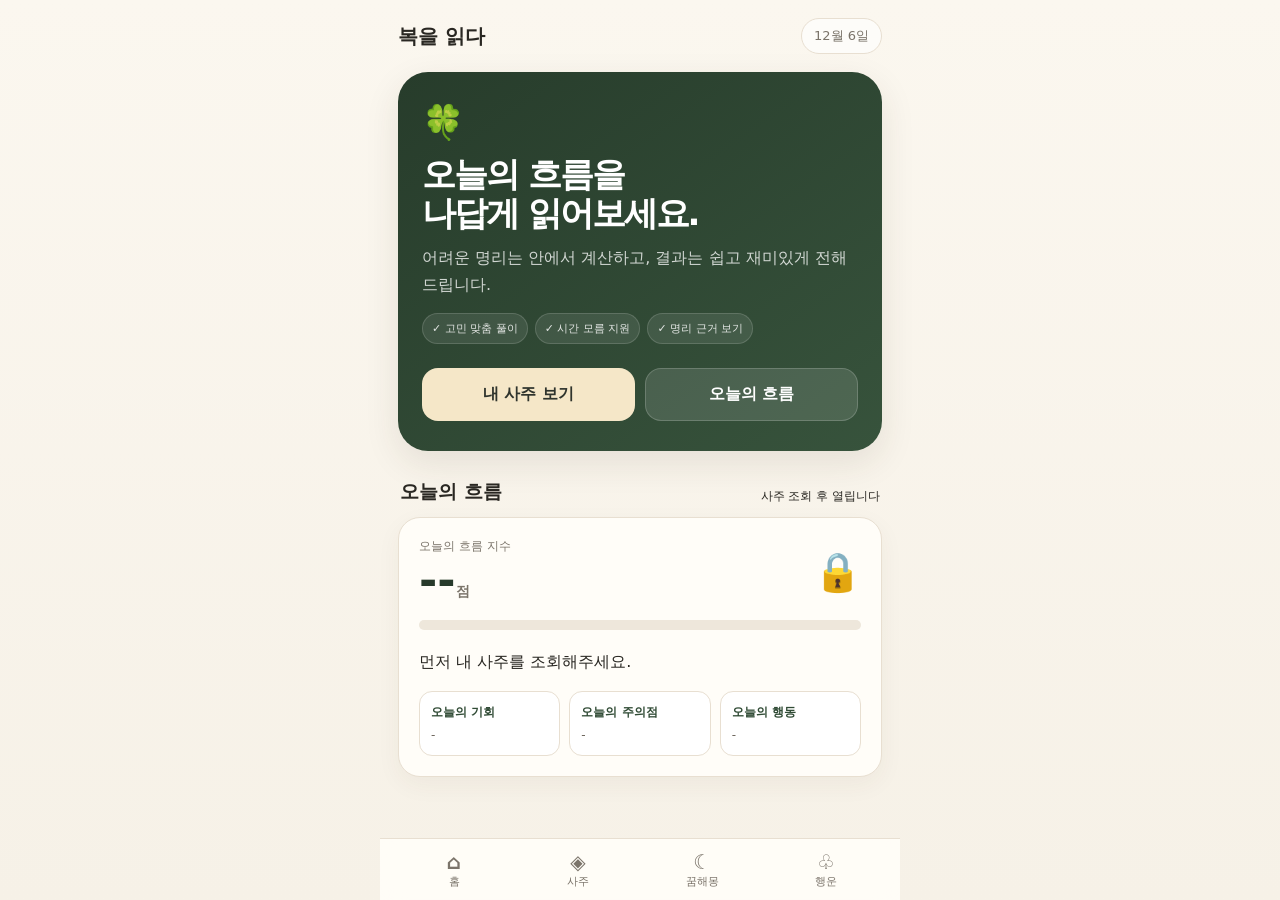
==== commit 3b20f578: "Add files via upload" ====
--- a/index.html
+++ b/index.html
@@ -21,7 +21,7 @@
     <section class="hero">
       <div class="hero-icon">🍀</div>
       <h1>오늘의 흐름을<br>나답게 읽어보세요.</h1>
-      <p>어려운 명리는 안에서 계산하고, 결과는 쉽고 재미있게 전해드립니다.</p>
+      <p>어려운 명리는 안에서 계산하고, 결과는 쉽고 재미있게 전해드립니다.</p><div class="hero-chips"><span>✓ 고민 맞춤 풀이</span><span>✓ 시간 모름 지원</span><span>✓ 명리 근거 보기</span></div>
       <div class="actions">
         <button class="btn primary" id="openSajuBtn" type="button">내 사주 보기</button>
         <button class="btn ghost" id="todayFortuneBtn" type="button">오늘의 흐름</button>
@@ -64,7 +64,7 @@
       <div class="sheet-head">
         <div>
           <h2 id="modalTitle">내 사주 보기</h2>
-          <p class="engine-label">복을 읽다 Engine v0.12.0</p>
+          <p class="engine-label">복을 읽다 Engine v1.0.0</p>
         </div>
         <button class="close" id="closeSajuBtn" type="button" aria-label="닫기">✕</button>
       </div>
@@ -141,14 +141,19 @@
           </div>
         </article>
 
+        <div class="result-actions">
+          <button type="button" class="mini-btn" id="copyResultBtn">결과 복사</button>
+          <button type="button" class="mini-btn" id="shareResultBtn">공유하기</button>
+          <button type="button" class="mini-btn" id="newReadingBtn">다시 보기</button>
+        </div>
         <article class="reading-card">
           <div class="concern-badge" id="concernBadge"></div>
           <h3>당신을 읽다</h3>
           <p class="hook-line" id="hookLine"></p>
-          <div id="readingBody"></div>
+          <div id="readingBody"></div><div class="closing-card" id="closingCard"></div>
         </article>
 
-        <p class="notice">출생시간을 모르면 시주·자녀운·말년운의 세부 판단은 제외합니다. 사주 해석은 생활 참고용입니다.</p>
+        <p class="notice">출생시간을 모르면 시주·자녀운·말년운의 세부 판단은 제외합니다. 사주 해석은 생활 참고용이며, 합격·투자·건강 같은 중요한 결과를 단정하지 않습니다.</p>
       </section>
     </section>
   </div>
--- a/styles.css
+++ b/styles.css
@@ -97,3 +97,22 @@
   .card,.summary,.reading-card{padding:18px 16px}
   .hook-line{font-size:20px}
 }
+
+.hero-chips{display:flex;flex-wrap:wrap;gap:7px;margin-top:15px}
+.hero-chips span{padding:7px 9px;border-radius:999px;background:#ffffff17;border:1px solid #ffffff25;color:#ffffffd9;font-size:11px}
+.result-actions{display:flex;gap:8px;flex-wrap:wrap;margin:0 0 12px}
+.mini-btn{border:1px solid var(--line);border-radius:999px;padding:9px 12px;background:#fff;color:#4f594e;font-size:12px;font-weight:750}
+.mini-btn:active{transform:translateY(1px)}
+.reading-intro{margin:0 0 14px;padding:15px;border-radius:15px;background:#f6efe2;color:#5d554b;line-height:1.72}
+.reading-section{position:relative}
+.reading-section h4{padding-right:34px}
+.reading-num{position:absolute;right:0;top:19px;width:26px;height:26px;border-radius:50%;display:grid;place-items:center;background:#eef2ea;color:#536b55;font-size:11px;font-weight:850}
+.fact-hit{margin:11px 0 0;padding:12px 13px;border-left:4px solid #c49a58;border-radius:0 12px 12px 0;background:#fbf4e8;color:#4d463e;font-weight:750;line-height:1.62}
+.concern-quote{margin:0 0 12px;padding:12px 14px;border-radius:14px;background:#fff7e7;color:#6e562b;font-size:13px;line-height:1.65}
+.detail-note{margin-top:11px;color:#857d72;font-size:12px;line-height:1.6}
+.closing-card{margin-top:18px;padding:20px;border-radius:20px;background:linear-gradient(145deg,#263b2b,#3d5a42);color:#fff}
+.closing-card h4{margin:0 0 10px;font-size:20px}
+.closing-card p{margin:0 0 10px;color:#ffffffdc;line-height:1.75}
+.closing-card p:last-child{margin-bottom:0}
+.toast{position:fixed;left:50%;bottom:90px;transform:translateX(-50%) translateY(20px);opacity:0;pointer-events:none;padding:11px 15px;border-radius:999px;background:#242b25;color:#fff;font-size:13px;transition:.2s;z-index:99}
+.toast.show{opacity:1;transform:translateX(-50%) translateY(0)}
